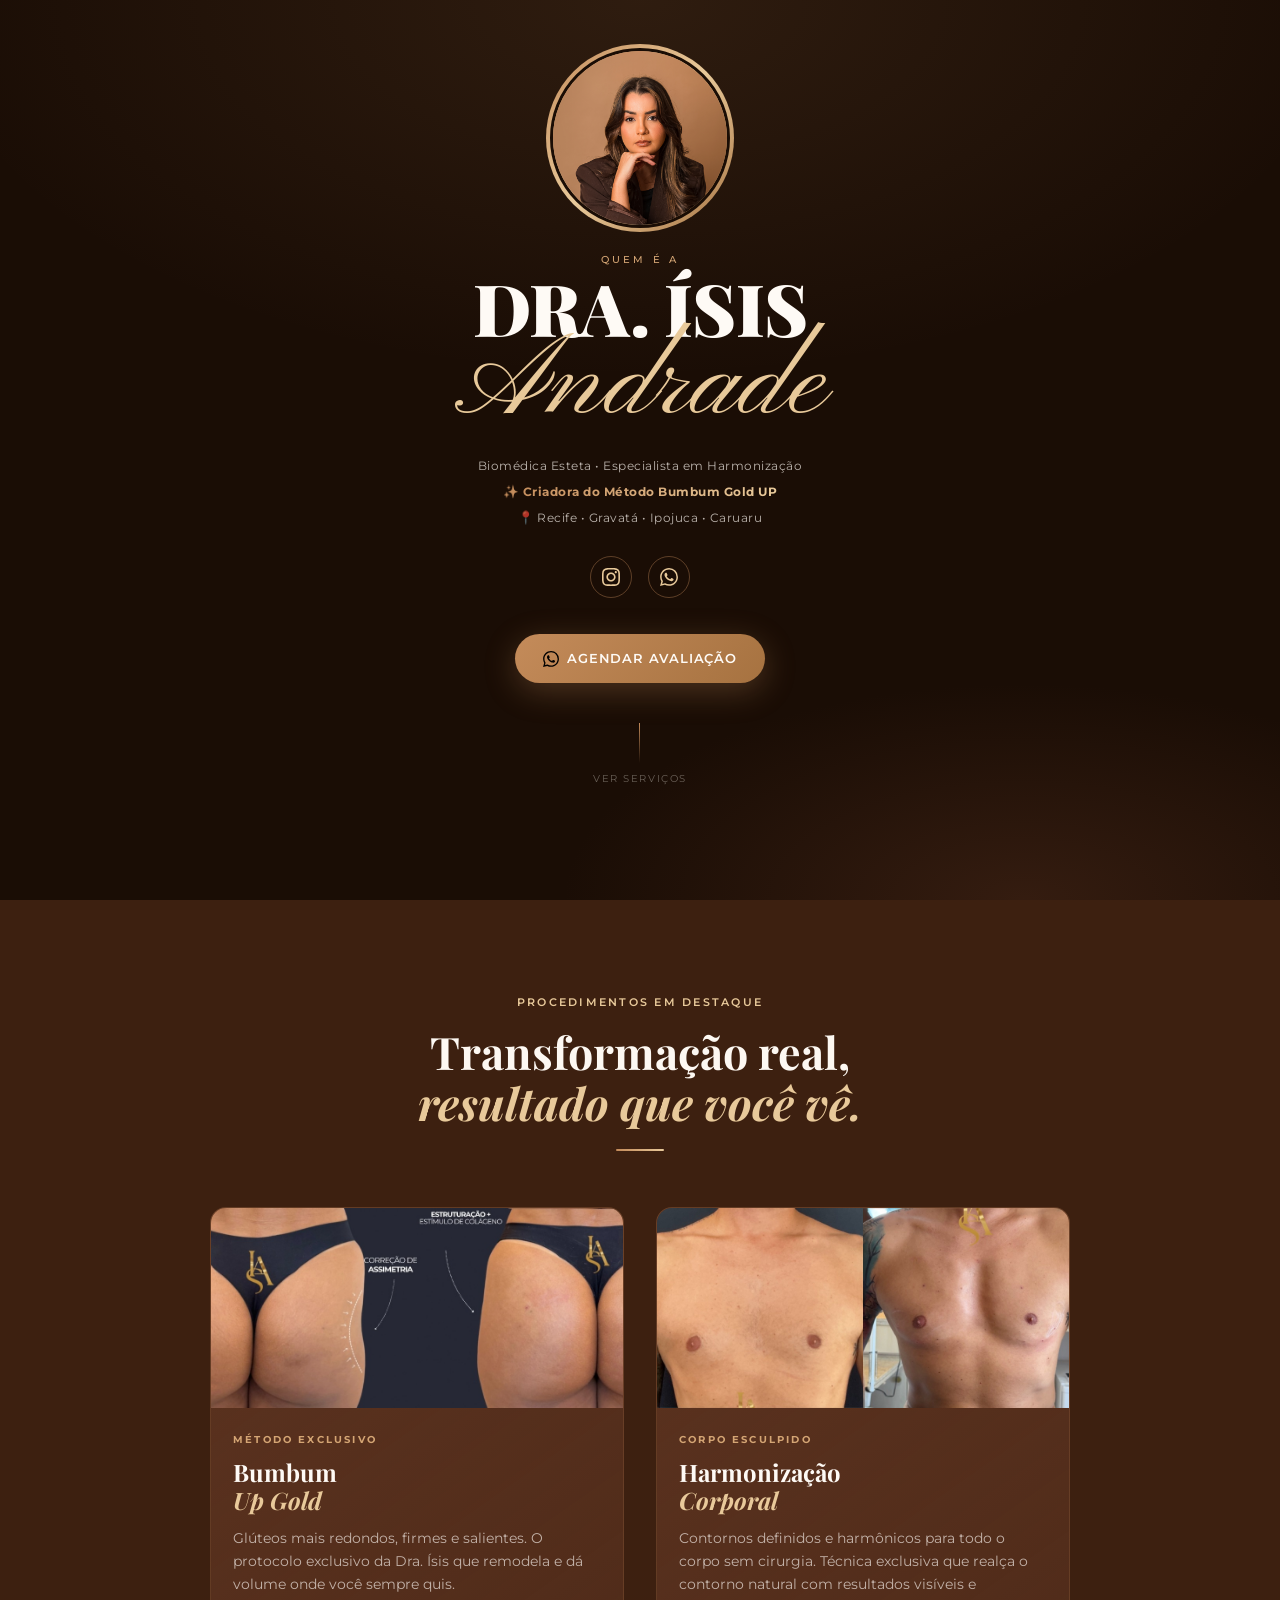
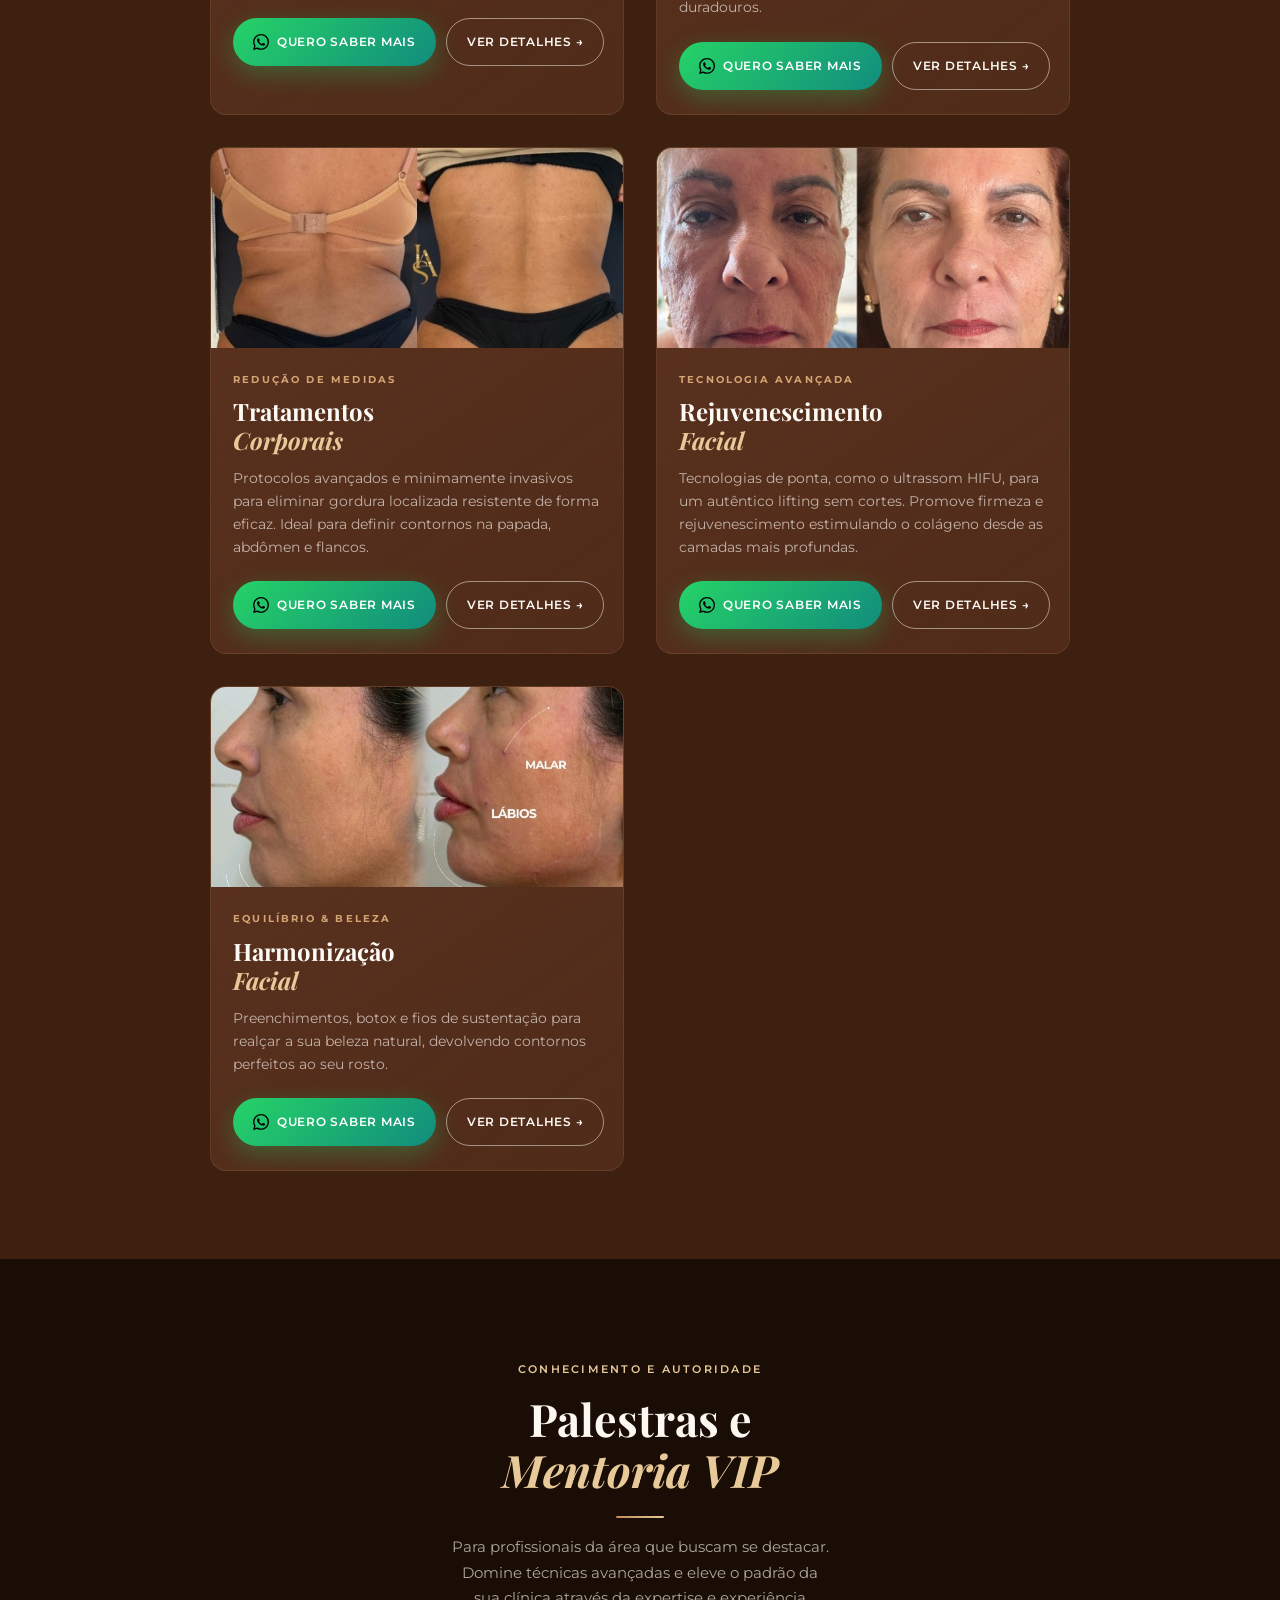
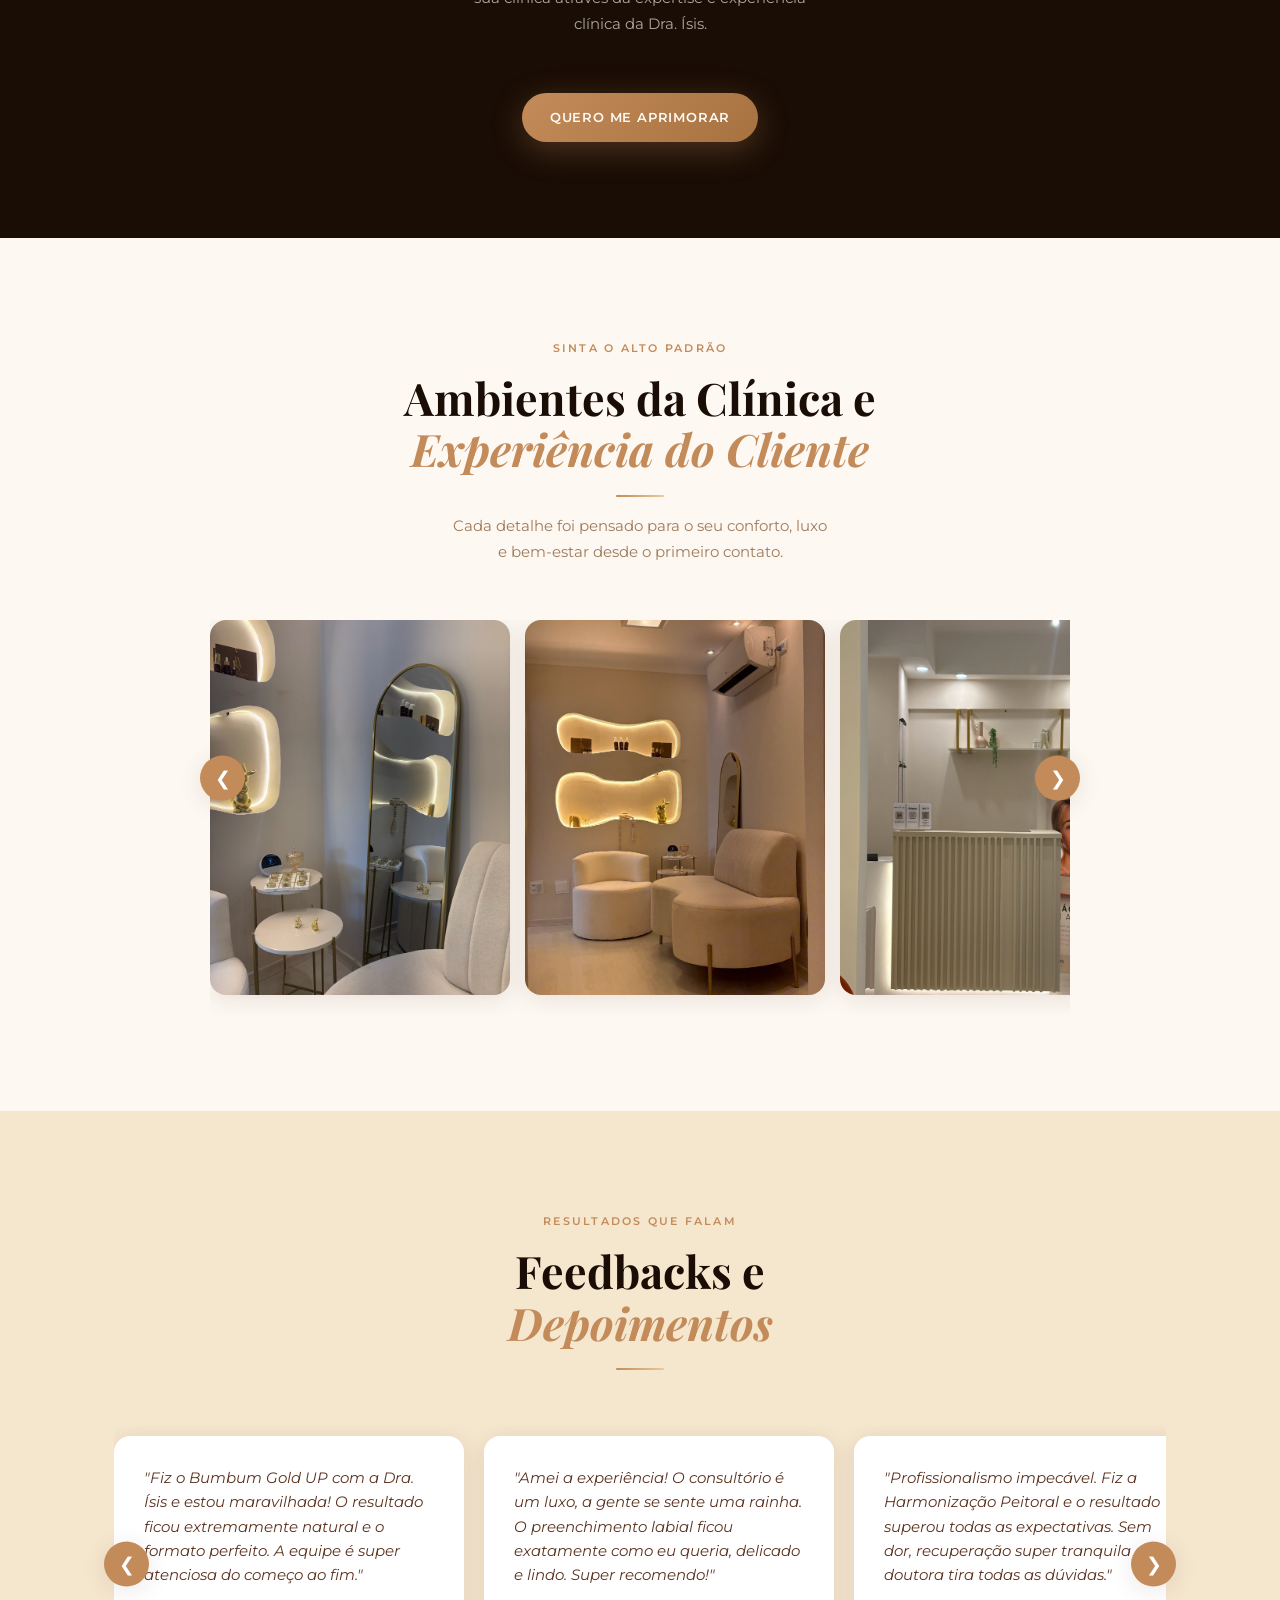
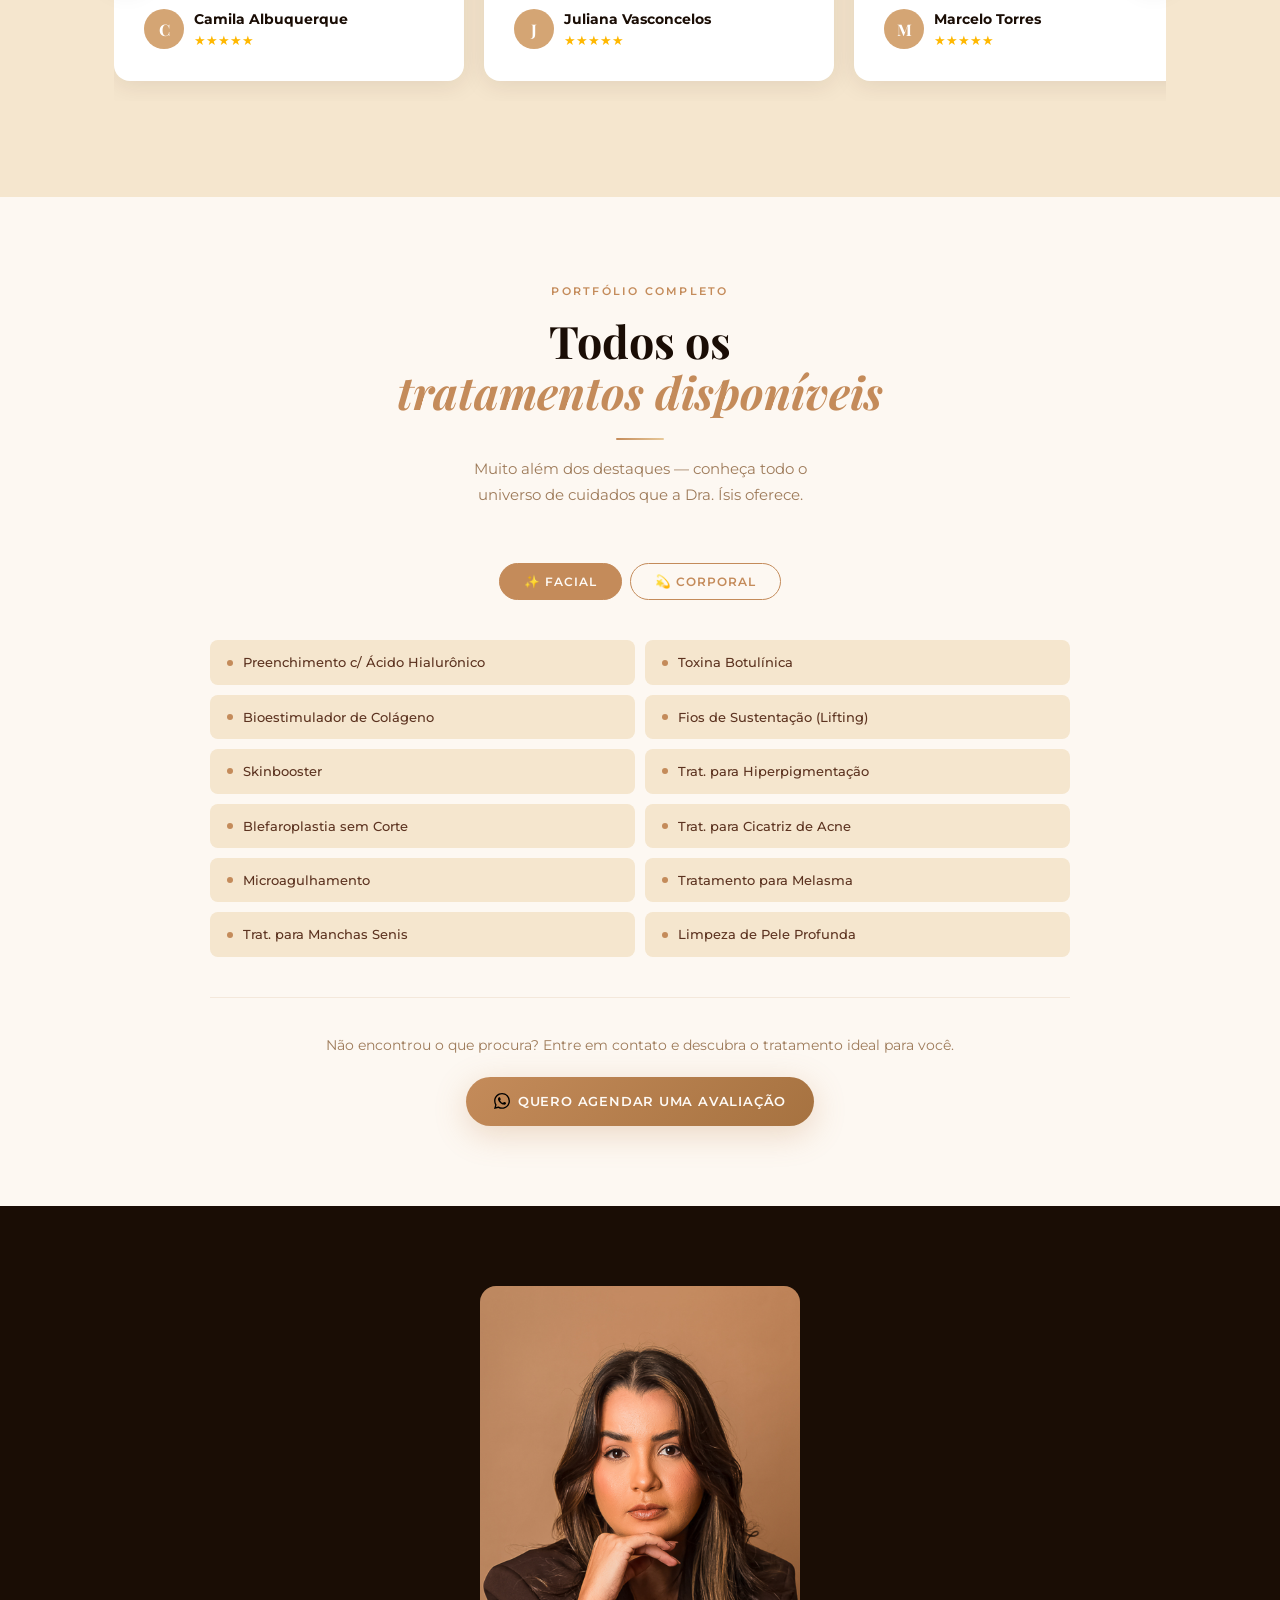
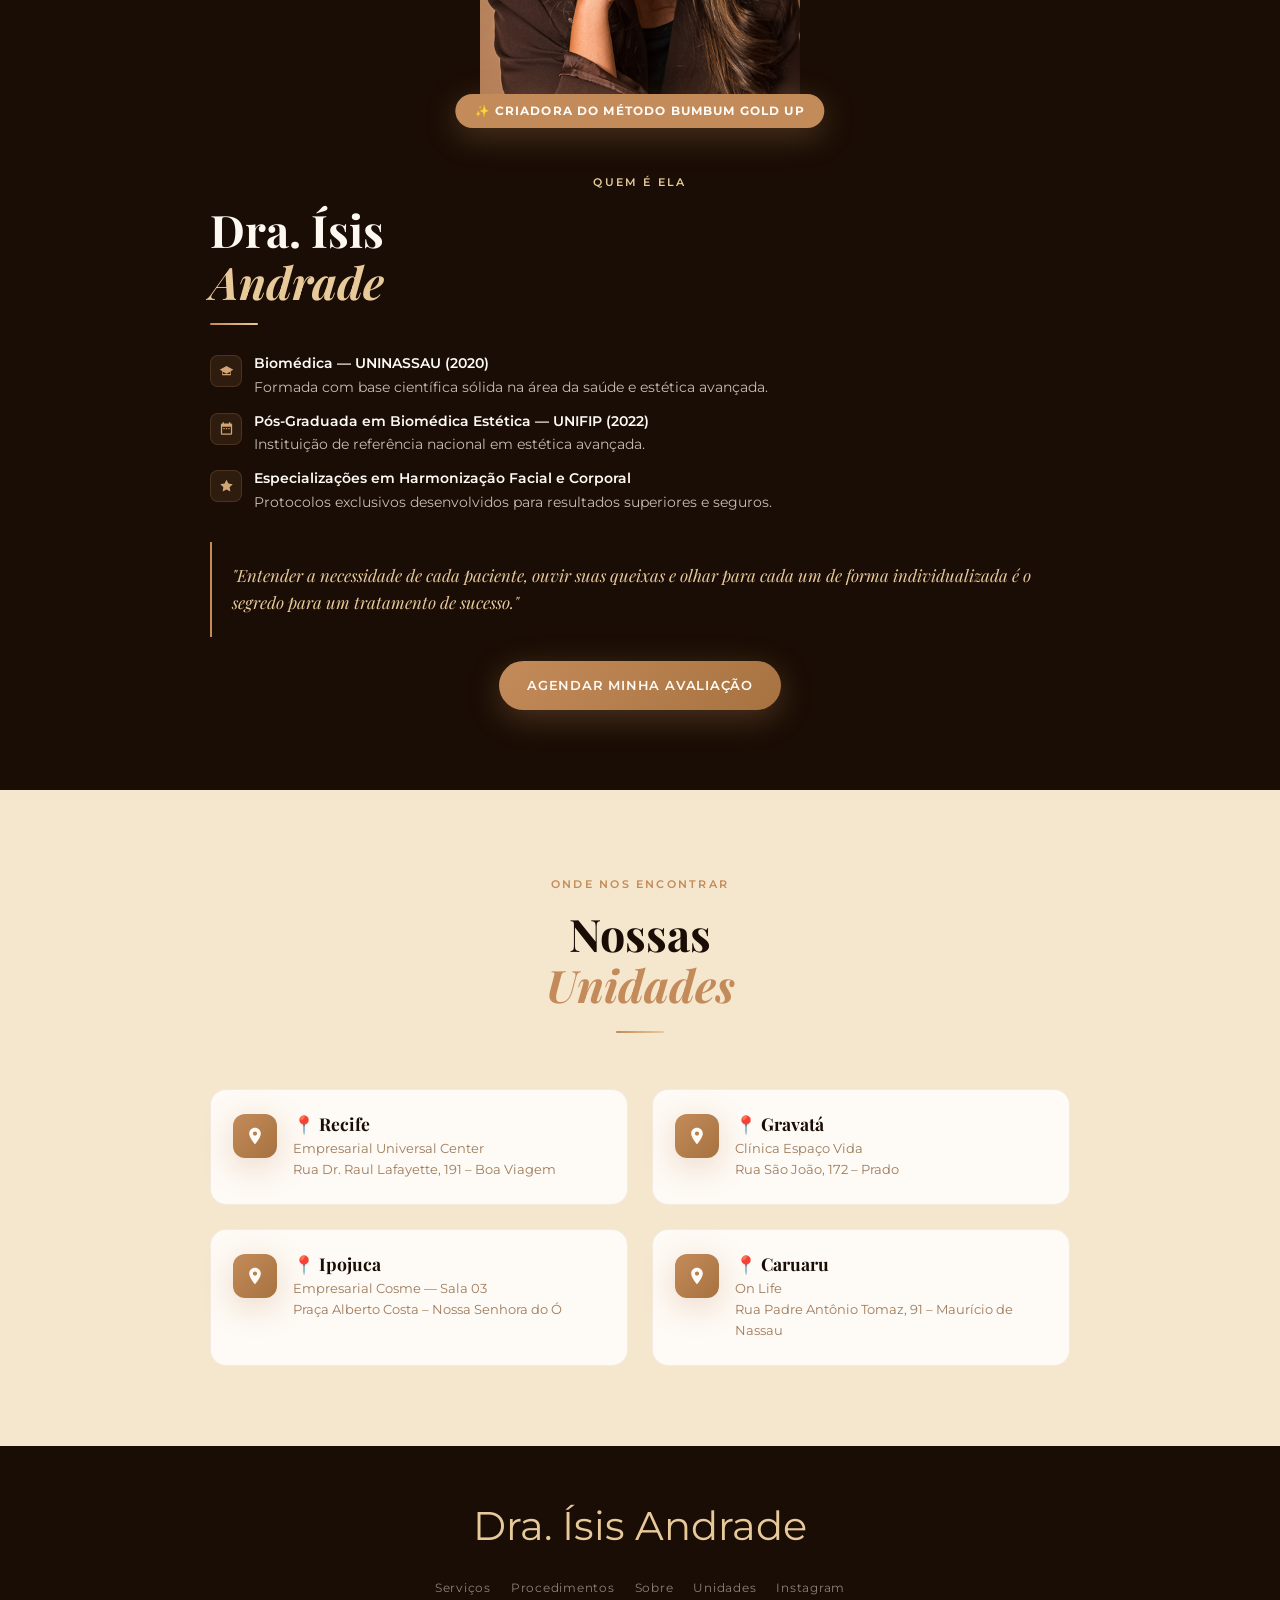
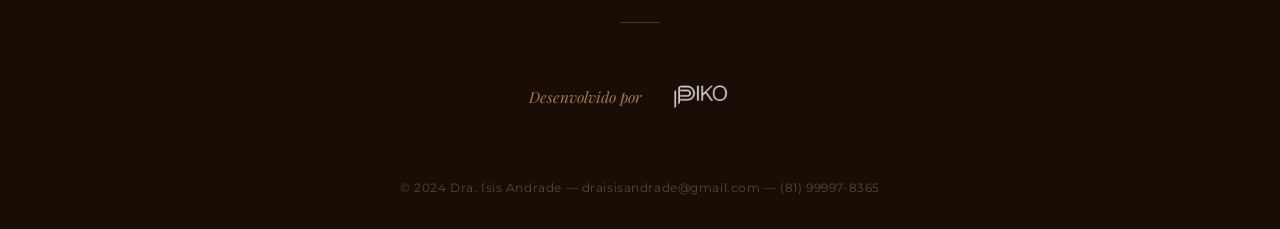
==== index.html @ 3b902f89 "Add custom generated favicons and site manifest" ====
<!DOCTYPE html>
<html lang="pt-BR">
<head>
  <meta charset="UTF-8">
  <meta name="viewport" content="width=device-width, initial-scale=1.0">
  <title>Dra. Ísis Andrade | Expert em Rejuvenescimento Corporal & Facial — Recife</title>
  <meta name="description" content="Dra. Ísis Andrade, biomédica esteta e criadora do Método Bumbum Gold UP. Especialista em harmonização corporal e facial em Recife, Gravatá, Ipojuca e Caruaru.">
  <meta property="og:title" content="Dra. Ísis Andrade | Procedimentos Estéticos">
  <meta property="og:description" content="Criadora do Método Bumbum Gold UP. Harmonização corporal e facial com protocolos exclusivos.">
  <meta property="og:type" content="website">
  <meta name="theme-color" content="#3D2010">
  <link rel="preconnect" href="https://fonts.googleapis.com">
  <link rel="preconnect" href="https://fonts.gstatic.com" crossorigin>
  <link href="https://fonts.googleapis.com/css2?family=Playfair+Display:ital,wght@0,400;0,600;0,700;0,800;0,900;1,400;1,600;1,700&family=Montserrat:wght@300;400;500;600;700&family=Pinyon+Script&display=swap" rel="stylesheet">
  <link rel="stylesheet" href="css/style.css">
  <link rel="stylesheet" href="css/index.css">

  <link rel="icon" type="image/png" href="/favicon-96x96.png" sizes="96x96">
  <link rel="shortcut icon" href="/favicon.ico">
  <link rel="apple-touch-icon" sizes="180x180" href="/apple-touch-icon.png">
  <meta name="apple-mobile-web-app-title" content="Dra. Ísis">
  <link rel="manifest" href="/site.webmanifest">
</head>
<body>



  <!-- ===== HERO ===== -->
  <header class="hero" id="inicio">
    <div class="hero__bg-pattern"></div>
    <div class="hero__content container">

      <!-- Photo -->
      <div class="hero__photo-wrapper animate-on-scroll">
        <div class="hero__photo-ring"></div>
        <img
          src="assets/images/dra-isis-perfil.png"
          alt="Dra. Ísis Andrade"
          class="hero__photo"
          id="hero-photo"
        >
      </div>

      <!-- Name -->
      <div class="hero__name-block animate-on-scroll animate-delay-1">
        <span class="hero__quem-e">Quem é a</span>
        <h1 class="hero__name">
          <span>Dra. Ísis</span>
          <span class="name-last">Andrade</span>
        </h1>
      </div>

      <!-- Tags -->
      <div class="hero__tags animate-on-scroll animate-delay-2">
        <p class="hero__tag">Biomédica Esteta • Especialista em Harmonização</p>
        <p class="hero__tag">
          <span class="highlight">✨ Criadora do Método Bumbum Gold UP</span>
        </p>
        <p class="hero__tag">📍 Recife • Gravatá • Ipojuca • Caruaru</p>
      </div>

      <!-- Socials -->
      <div class="hero__socials animate-on-scroll animate-delay-3">
        <a href="https://instagram.com/draisisandrade" target="_blank" rel="noopener"
           class="hero__social-link" aria-label="Instagram da Dra. Ísis Andrade" id="instagram-link">
          <svg viewBox="0 0 24 24" xmlns="http://www.w3.org/2000/svg">
            <path d="M12 2.163c3.204 0 3.584.012 4.85.07 3.252.148 4.771 1.691 4.919 4.919.058 1.265.069 1.645.069 4.849 0 3.205-.012 3.584-.069 4.849-.149 3.225-1.664 4.771-4.919 4.919-1.266.058-1.644.07-4.85.07-3.204 0-3.584-.012-4.849-.07-3.26-.149-4.771-1.699-4.919-4.92-.058-1.265-.07-1.644-.07-4.849 0-3.204.013-3.583.07-4.849.149-3.227 1.664-4.771 4.919-4.919 1.266-.057 1.645-.069 4.849-.069zm0-2.163c-3.259 0-3.667.014-4.947.072-4.358.2-6.78 2.618-6.98 6.98-.059 1.281-.073 1.689-.073 4.948 0 3.259.014 3.668.072 4.948.2 4.358 2.618 6.78 6.98 6.98 1.281.058 1.689.072 4.948.072 3.259 0 3.668-.014 4.948-.072 4.354-.2 6.782-2.618 6.979-6.98.059-1.28.073-1.689.073-4.948 0-3.259-.014-3.667-.072-4.947-.196-4.354-2.617-6.78-6.979-6.98-1.281-.059-1.69-.073-4.949-.073zm0 5.838c-3.403 0-6.162 2.759-6.162 6.162s2.759 6.163 6.162 6.163 6.162-2.759 6.162-6.163c0-3.403-2.759-6.162-6.162-6.162zm0 10.162c-2.209 0-4-1.79-4-4 0-2.209 1.791-4 4-4s4 1.791 4 4c0 2.21-1.791 4-4 4zm6.406-11.845c-.796 0-1.441.645-1.441 1.44s.645 1.44 1.441 1.44c.795 0 1.439-.645 1.439-1.44s-.644-1.44-1.439-1.44z"/>
          </svg>
        </a>
        <a href="https://wa.me/5581999978365" target="_blank" rel="noopener"
           class="hero__social-link" aria-label="WhatsApp da Dra. Ísis Andrade" id="whatsapp-hero-link">
          <svg viewBox="0 0 24 24" xmlns="http://www.w3.org/2000/svg">
            <path d="M17.472 14.382c-.297-.149-1.758-.867-2.03-.967-.273-.099-.471-.148-.67.15-.197.297-.767.966-.94 1.164-.173.199-.347.223-.644.075-.297-.15-1.255-.463-2.39-1.475-.883-.788-1.48-1.761-1.653-2.059-.173-.297-.018-.458.13-.606.134-.133.298-.347.446-.52.149-.174.198-.298.298-.497.099-.198.05-.371-.025-.52-.075-.149-.669-1.612-.916-2.207-.242-.579-.487-.5-.669-.51-.173-.008-.371-.01-.57-.01-.198 0-.52.074-.792.372-.272.297-1.04 1.016-1.04 2.479 0 1.462 1.065 2.875 1.213 3.074.149.198 2.096 3.2 5.077 4.487.709.306 1.262.489 1.694.625.712.227 1.36.195 1.871.118.571-.085 1.758-.719 2.006-1.413.248-.694.248-1.289.173-1.413-.074-.124-.272-.198-.57-.347m-5.421 7.403h-.004a9.87 9.87 0 01-5.031-1.378l-.361-.214-3.741.982.998-3.648-.235-.374a9.86 9.86 0 01-1.51-5.26c.001-5.45 4.436-9.884 9.888-9.884 2.64 0 5.122 1.03 6.988 2.898a9.825 9.825 0 012.893 6.994c-.003 5.45-4.437 9.884-9.885 9.884m8.413-18.297A11.815 11.815 0 0012.05 0C5.495 0 .16 5.335.157 11.892c0 2.096.547 4.142 1.588 5.945L.057 24l6.305-1.654a11.882 11.882 0 005.683 1.448h.005c6.554 0 11.89-5.335 11.893-11.893a11.821 11.821 0 00-3.48-8.413z"/>
          </svg>
        </a>
      </div>

      <!-- CTA -->
      <a href="https://wa.me/5581999978365?text=Olá%20Dra.%20Ísis!%20Vim%20pelo%20seu%20site%20e%20gostaria%20de%20agendar%20uma%20avaliação."
         target="_blank" rel="noopener"
         class="btn btn--primary hero__cta animate-on-scroll animate-delay-4"
         id="hero-cta-btn">
        <svg viewBox="0 0 24 24" xmlns="http://www.w3.org/2000/svg">
          <path d="M17.472 14.382c-.297-.149-1.758-.867-2.03-.967-.273-.099-.471-.148-.67.15-.197.297-.767.966-.94 1.164-.173.199-.347.223-.644.075-.297-.15-1.255-.463-2.39-1.475-.883-.788-1.48-1.761-1.653-2.059-.173-.297-.018-.458.13-.606.134-.133.298-.347.446-.52.149-.174.198-.298.298-.497.099-.198.05-.371-.025-.52-.075-.149-.669-1.612-.916-2.207-.242-.579-.487-.5-.669-.51-.173-.008-.371-.01-.57-.01-.198 0-.52.074-.792.372-.272.297-1.04 1.016-1.04 2.479 0 1.462 1.065 2.875 1.213 3.074.149.198 2.096 3.2 5.077 4.487.709.306 1.262.489 1.694.625.712.227 1.36.195 1.871.118.571-.085 1.758-.719 2.006-1.413.248-.694.248-1.289.173-1.413-.074-.124-.272-.198-.57-.347m-5.421 7.403h-.004a9.87 9.87 0 01-5.031-1.378l-.361-.214-3.741.982.998-3.648-.235-.374a9.86 9.86 0 01-1.51-5.26c.001-5.45 4.436-9.884 9.888-9.884 2.64 0 5.122 1.03 6.988 2.898a9.825 9.825 0 012.893 6.994c-.003 5.45-4.437 9.884-9.885 9.884m8.413-18.297A11.815 11.815 0 0012.05 0C5.495 0 .16 5.335.157 11.892c0 2.096.547 4.142 1.588 5.945L.057 24l6.305-1.654a11.882 11.882 0 005.683 1.448h.005c6.554 0 11.89-5.335 11.893-11.893a11.821 11.821 0 00-3.48-8.413z"/>
        </svg>
        Agendar Avaliação
      </a>

      <!-- Scroll hint -->
      <div class="hero__scroll">
        <div class="hero__scroll-line"></div>
        <span>Ver serviços</span>
      </div>

    </div>
  </header>

  <!-- ===== SERVICES IN HIGHLIGHT ===== -->
  <section class="services" id="servicos">
    <div class="container">
      <div class="section-header animate-on-scroll">
        <span class="label label--light">Procedimentos em Destaque</span>
        <h2 class="section-title section-title--light">
          Transformação real,<br><em>resultado que você vê.</em>
        </h2>
        <div class="divider"></div>
      </div>

      <div class="services__grid">

        <!-- Card 1: Bumbum Up Gold -->
        <article class="service-card animate-on-scroll" id="card-bumbum">
          <img src="assets/images/bumbum_up_gold_antes_depois.jpg" alt="Bumbum Up Gold Antes e Depois" class="service-card__image" style="object-position: center;">
          <div class="service-card__body">
            <p class="service-card__label">Método Exclusivo</p>
            <h3 class="service-card__title">
              Bumbum<br><em>Up Gold</em>
            </h3>
            <p class="service-card__desc">
              Glúteos mais redondos, firmes e salientes. O protocolo exclusivo da Dra. Ísis que remodela e dá volume onde você sempre quis.
            </p>
            <div class="service-card__actions">
              <a href="https://wa.me/5581999978365?text=Olá%20Dra.%20Ísis!%20Tenho%20interesse%20no%20Bumbum%20Up%20Gold.%20Pode%20me%20contar%20mais?"
                 target="_blank" rel="noopener"
                 class="btn btn--whatsapp service-card__btn"
                 id="whatsapp-bumbum-btn">
                <svg viewBox="0 0 24 24"><path d="M17.472 14.382c-.297-.149-1.758-.867-2.03-.967-.273-.099-.471-.148-.67.15-.197.297-.767.966-.94 1.164-.173.199-.347.223-.644.075-.297-.15-1.255-.463-2.39-1.475-.883-.788-1.48-1.761-1.653-2.059-.173-.297-.018-.458.13-.606.134-.133.298-.347.446-.52.149-.174.198-.298.298-.497.099-.198.05-.371-.025-.52-.075-.149-.669-1.612-.916-2.207-.242-.579-.487-.5-.669-.51-.173-.008-.371-.01-.57-.01-.198 0-.52.074-.792.372-.272.297-1.04 1.016-1.04 2.479 0 1.462 1.065 2.875 1.213 3.074.149.198 2.096 3.2 5.077 4.487.709.306 1.262.489 1.694.625.712.227 1.36.195 1.871.118.571-.085 1.758-.719 2.006-1.413.248-.694.248-1.289.173-1.413-.074-.124-.272-.198-.57-.347m-5.421 7.403h-.004a9.87 9.87 0 01-5.031-1.378l-.361-.214-3.741.982.998-3.648-.235-.374a9.86 9.86 0 01-1.51-5.26c.001-5.45 4.436-9.884 9.888-9.884 2.64 0 5.122 1.03 6.988 2.898a9.825 9.825 0 012.893 6.994c-.003 5.45-4.437 9.884-9.885 9.884m8.413-18.297A11.815 11.815 0 0012.05 0C5.495 0 .16 5.335.157 11.892c0 2.096.547 4.142 1.588 5.945L.057 24l6.305-1.654a11.882 11.882 0 005.683 1.448h.005c6.554 0 11.89-5.335 11.893-11.893a11.821 11.821 0 00-3.48-8.413z"/></svg>
                Quero Saber Mais
              </a>
              <a href="bumbum-up-gold/"
                 class="btn btn--outline-light service-card__btn"
                 id="ver-bumbum-btn">
                Ver Detalhes →
              </a>
            </div>
          </div>
        </article>

        <!-- Card 2: Harmonização Peitoral -->
        <article class="service-card animate-on-scroll animate-delay-1" id="card-harmonizacao">
          <img src="assets/images/harmonizacao_corporal_antes_depois.jpg" style="object-position: center;" alt="Harmonização Peitoral Antes e Depois" class="service-card__image">
          <div class="service-card__body">
            <p class="service-card__label">Corpo Esculpido</p>
            <h3 class="service-card__title">
              Harmonização<br><em>Corporal</em>
            </h3>
            <p class="service-card__desc">
              Contornos definidos e harmônicos para todo o corpo sem cirurgia. Técnica exclusiva que realça o contorno natural com resultados visíveis e duradouros.
            </p>
            <div class="service-card__actions">
              <a href="https://wa.me/5581999978365?text=Olá%20Dra.%20Ísis!%20Tenho%20interesse%20em%20saber%20mais%20sobre%20a%20Harmonização%20Peitoral."
                 target="_blank" rel="noopener"
                 class="btn btn--whatsapp service-card__btn"
                 id="whatsapp-peitoral-btn">
                <svg viewBox="0 0 24 24"><path d="M17.472 14.382c-.297-.149-1.758-.867-2.03-.967-.273-.099-.471-.148-.67.15-.197.297-.767.966-.94 1.164-.173.199-.347.223-.644.075-.297-.15-1.255-.463-2.39-1.475-.883-.788-1.48-1.761-1.653-2.059-.173-.297-.018-.458.13-.606.134-.133.298-.347.446-.52.149-.174.198-.298.298-.497.099-.198.05-.371-.025-.52-.075-.149-.669-1.612-.916-2.207-.242-.579-.487-.5-.669-.51-.173-.008-.371-.01-.57-.01-.198 0-.52.074-.792.372-.272.297-1.04 1.016-1.04 2.479 0 1.462 1.065 2.875 1.213 3.074.149.198 2.096 3.2 5.077 4.487.709.306 1.262.489 1.694.625.712.227 1.36.195 1.871.118.571-.085 1.758-.719 2.006-1.413.248-.694.248-1.289.173-1.413-.074-.124-.272-.198-.57-.347m-5.421 7.403h-.004a9.87 9.87 0 01-5.031-1.378l-.361-.214-3.741.982.998-3.648-.235-.374a9.86 9.86 0 01-1.51-5.26c.001-5.45 4.436-9.884 9.888-9.884 2.64 0 5.122 1.03 6.988 2.898a9.825 9.825 0 012.893 6.994c-.003 5.45-4.437 9.884-9.885 9.884m8.413-18.297A11.815 11.815 0 0012.05 0C5.495 0 .16 5.335.157 11.892c0 2.096.547 4.142 1.588 5.945L.057 24l6.305-1.654a11.882 11.882 0 005.683 1.448h.005c6.554 0 11.89-5.335 11.893-11.893a11.821 11.821 0 00-3.48-8.413z"/></svg>
                Quero Saber Mais
              </a>
              <a href="harmonizacao-corporal/"
                 class="btn btn--outline-light service-card__btn"
                 id="ver-peitoral-btn">
                Ver Detalhes →
              </a>
            </div>
          </div>
        </article>

        <!-- Card 3: Lipo Enzimática -->
        <article class="service-card animate-on-scroll animate-delay-2" id="card-lipo-enzimatica">
          <img src="assets/images/tratamentos_corporais_antes_depois.jpg" alt="Tratamentos Corporais Antes e Depois" class="service-card__image" style="object-position: center;">
          <div class="service-card__body">
            <p class="service-card__label">Redução de Medidas</p>
            <h3 class="service-card__title">
              Tratamentos<br><em>Corporais</em>
            </h3>
            <p class="service-card__desc">
              Protocolos avançados e minimamente invasivos para eliminar gordura localizada resistente de forma eficaz. Ideal para definir contornos na papada, abdômen e flancos.
            </p>
            <div class="service-card__actions">
              <a href="https://wa.me/5581999978365?text=Olá%20Dra.%20Ísis!%20Gostaria%20de%20saber%20mais%20sobre%20a%20Lipo%20Enzimática."
                 target="_blank" rel="noopener"
                 class="btn btn--whatsapp service-card__btn"
                 id="whatsapp-lipo-enzimatica-btn">
                <svg viewBox="0 0 24 24"><path d="M17.472 14.382c-.297-.149-1.758-.867-2.03-.967-.273-.099-.471-.148-.67.15-.197.297-.767.966-.94 1.164-.173.199-.347.223-.644.075-.297-.15-1.255-.463-2.39-1.475-.883-.788-1.48-1.761-1.653-2.059-.173-.297-.018-.458.13-.606.134-.133.298-.347.446-.52.149-.174.198-.298.298-.497.099-.198.05-.371-.025-.52-.075-.149-.669-1.612-.916-2.207-.242-.579-.487-.5-.669-.51-.173-.008-.371-.01-.57-.01-.198 0-.52.074-.792.372-.272.297-1.04 1.016-1.04 2.479 0 1.462 1.065 2.875 1.213 3.074.149.198 2.096 3.2 5.077 4.487.709.306 1.262.489 1.694.625.712.227 1.36.195 1.871.118.571-.085 1.758-.719 2.006-1.413.248-.694.248-1.289.173-1.413-.074-.124-.272-.198-.57-.347m-5.421 7.403h-.004a9.87 9.87 0 01-5.031-1.378l-.361-.214-3.741.982.998-3.648-.235-.374a9.86 9.86 0 01-1.51-5.26c.001-5.45 4.436-9.884 9.888-9.884 2.64 0 5.122 1.03 6.988 2.898a9.825 9.825 0 012.893 6.994c-.003 5.45-4.437 9.884-9.885 9.884m8.413-18.297A11.815 11.815 0 0012.05 0C5.495 0 .16 5.335.157 11.892c0 2.096.547 4.142 1.588 5.945L.057 24l6.305-1.654a11.882 11.882 0 005.683 1.448h.005c6.554 0 11.89-5.335 11.893-11.893a11.821 11.821 0 00-3.48-8.413z"/></svg>
                Quero Saber Mais
              </a>
              <a href="tratamentos-corporais/"
                 class="btn btn--outline-light service-card__btn"
                 id="ver-lipo-enzimatica-btn">
                Ver Detalhes →
              </a>
            </div>
          </div>
        </article>

        <!-- Card 4: UltraMed -->
        <article class="service-card animate-on-scroll animate-delay-3" id="card-ultramed">
          <img src="assets/images/rejuvenescimento_antes_depois_cropped.jpg" alt="Rejuvenescimento Facial Antes e Depois" class="service-card__image" style="object-position: center;">
          <div class="service-card__body">
            <p class="service-card__label">Tecnologia Avançada</p>
            <h3 class="service-card__title">
              Rejuvenescimento<br><em>Facial</em>
            </h3>
            <p class="service-card__desc">
              Tecnologias de ponta, como o ultrassom HIFU, para um autêntico lifting sem cortes. Promove firmeza e rejuvenescimento estimulando o colágeno desde as camadas mais profundas.
            </p>
            <div class="service-card__actions">
              <a href="https://wa.me/5581999978365?text=Olá%20Dra.%20Ísis!%20Gostaria%20de%20saber%20mais%20sobre%20o%20lifting%20sem%20cortes%20com%20UltraMed."
                 target="_blank" rel="noopener"
                 class="btn btn--whatsapp service-card__btn"
                 id="whatsapp-ultramed-btn">
                <svg viewBox="0 0 24 24"><path d="M17.472 14.382c-.297-.149-1.758-.867-2.03-.967-.273-.099-.471-.148-.67.15-.197.297-.767.966-.94 1.164-.173.199-.347.223-.644.075-.297-.15-1.255-.463-2.39-1.475-.883-.788-1.48-1.761-1.653-2.059-.173-.297-.018-.458.13-.606.134-.133.298-.347.446-.52.149-.174.198-.298.298-.497.099-.198.05-.371-.025-.52-.075-.149-.669-1.612-.916-2.207-.242-.579-.487-.5-.669-.51-.173-.008-.371-.01-.57-.01-.198 0-.52.074-.792.372-.272.297-1.04 1.016-1.04 2.479 0 1.462 1.065 2.875 1.213 3.074.149.198 2.096 3.2 5.077 4.487.709.306 1.262.489 1.694.625.712.227 1.36.195 1.871.118.571-.085 1.758-.719 2.006-1.413.248-.694.248-1.289.173-1.413-.074-.124-.272-.198-.57-.347m-5.421 7.403h-.004a9.87 9.87 0 01-5.031-1.378l-.361-.214-3.741.982.998-3.648-.235-.374a9.86 9.86 0 01-1.51-5.26c.001-5.45 4.436-9.884 9.888-9.884 2.64 0 5.122 1.03 6.988 2.898a9.825 9.825 0 012.893 6.994c-.003 5.45-4.437 9.884-9.885 9.884m8.413-18.297A11.815 11.815 0 0012.05 0C5.495 0 .16 5.335.157 11.892c0 2.096.547 4.142 1.588 5.945L.057 24l6.305-1.654a11.882 11.882 0 005.683 1.448h.005c6.554 0 11.89-5.335 11.893-11.893a11.821 11.821 0 00-3.48-8.413z"/></svg>
                Quero Saber Mais
              </a>
              <a href="rejuvenescimento-facial/"
                 class="btn btn--outline-light service-card__btn"
                 id="ver-ultramed-btn">
                Ver Detalhes →
              </a>
            </div>
          </div>
        </article>

        <!-- Card 5: Harmonização Facial -->
        <article class="service-card animate-on-scroll animate-delay-4" id="card-harmonizacao-facial">
          <img src="assets/images/harmonizacao_facial_antes_depois_cropped.jpg" alt="Harmonização Facial - Antes e Depois" class="service-card__image" style="object-position: center;">
          <div class="service-card__body">
            <p class="service-card__label">Equilíbrio & Beleza</p>
            <h3 class="service-card__title">
              Harmonização<br><em>Facial</em>
            </h3>
            <p class="service-card__desc">
              Preenchimentos, botox e fios de sustentação para realçar a sua beleza natural, devolvendo contornos perfeitos ao seu rosto.
            </p>
            <div class="service-card__actions">
              <a href="https://wa.me/5581999978365?text=Olá%20Dra.%20Ísis!%20Gostaria%20de%20saber%20mais%20sobre%20a%20Harmonização%20Facial."
                 target="_blank" rel="noopener"
                 class="btn btn--whatsapp service-card__btn"
                 id="whatsapp-harmonizacao-facial-btn">
                <svg viewBox="0 0 24 24"><path d="M17.472 14.382c-.297-.149-1.758-.867-2.03-.967-.273-.099-.471-.148-.67.15-.197.297-.767.966-.94 1.164-.173.199-.347.223-.644.075-.297-.15-1.255-.463-2.39-1.475-.883-.788-1.48-1.761-1.653-2.059-.173-.297-.018-.458.13-.606.134-.133.298-.347.446-.52.149-.174.198-.298.298-.497.099-.198.05-.371-.025-.52-.075-.149-.669-1.612-.916-2.207-.242-.579-.487-.5-.669-.51-.173-.008-.371-.01-.57-.01-.198 0-.52.074-.792.372-.272.297-1.04 1.016-1.04 2.479 0 1.462 1.065 2.875 1.213 3.074.149.198 2.096 3.2 5.077 4.487.709.306 1.262.489 1.694.625.712.227 1.36.195 1.871.118.571-.085 1.758-.719 2.006-1.413.248-.694.248-1.289.173-1.413-.074-.124-.272-.198-.57-.347m-5.421 7.403h-.004a9.87 9.87 0 01-5.031-1.378l-.361-.214-3.741.982.998-3.648-.235-.374a9.86 9.86 0 01-1.51-5.26c.001-5.45 4.436-9.884 9.888-9.884 2.64 0 5.122 1.03 6.988 2.898a9.825 9.825 0 012.893 6.994c-.003 5.45-4.437 9.884-9.885 9.884m8.413-18.297A11.815 11.815 0 0012.05 0C5.495 0 .16 5.335.157 11.892c0 2.096.547 4.142 1.588 5.945L.057 24l6.305-1.654a11.882 11.882 0 005.683 1.448h.005c6.554 0 11.89-5.335 11.893-11.893a11.821 11.821 0 00-3.48-8.413z"/></svg>
                Quero Saber Mais
              </a>
              <a href="harmonizacao-facial/"
                 class="btn btn--outline-light service-card__btn"
                 id="ver-harmonizacao-facial-btn">
                Ver Detalhes →
              </a>
            </div>
          </div>
        </article>

      </div>
    </div>
  </section>


  <!-- ===== MENTORIAS E PALESTRAS ===== -->
  <section class="section section--darker" id="mentoria">
    <div class="container container--wide">
      <div class="section-header animate-on-scroll">
        <span class="label label--light">Conhecimento e Autoridade</span>
        <h2 class="section-title section-title--light">
          Palestras e<br><em>Mentoria VIP</em>
        </h2>
        <div class="divider"></div>
        <p class="section-subtitle section-subtitle--light">
          Para profissionais da área que buscam se destacar. Domine técnicas avançadas e eleve o padrão da sua clínica através da expertise e experiência clínica da Dra. Ísis.
        </p>
      </div>
      <div class="service-card__actions" style="text-align: center; margin-top: 30px; display: flex; justify-content: center;">
        <a href="https://wa.me/5581999978365?text=Olá%20Dra.%20Ísis!%20Tenho%20interesse%20nas%20palestras%20e%20mentorias%20VIP."
           target="_blank" rel="noopener" class="btn btn--primary" id="btn-mentoria">
           Quero me aprimorar
        </a>
      </div>
    </div>
  </section>

  <!-- ===== AMBIENTES DA CLÍNICA & EXPERIÊNCIAS ===== -->
  <section class="section section--light" id="experiencia">
    <div class="container">
      <div class="section-header animate-on-scroll">
        <span class="label">Sinta o Alto Padrão</span>
        <h2 class="section-title">
          Ambientes da Clínica e<br><em>Experiência do Cliente</em>
        </h2>
        <div class="divider"></div>
        <p class="section-subtitle">
          Cada detalhe foi pensado para o seu conforto, luxo e bem-estar desde o primeiro contato.
        </p>
      </div>
      <div class="carousel-wrapper" style="position: relative; max-width: 100%; margin-top: 30px;">
        <button id="prevBtn" style="position: absolute; left: -10px; top: 40%; transform: translateY(-50%); z-index: 10; background: var(--copper); color: white; border: none; border-radius: 50%; width: 45px; height: 45px; cursor: pointer; font-size: 1.2rem; box-shadow: var(--shadow-soft); display: flex; align-items: center; justify-content: center;">&#10094;</button>
        <div class="gallery" id="galleryCarousel" style="display: flex; overflow-x: auto; scroll-snap-type: x mandatory; gap: 15px; padding-bottom: 20px; scroll-behavior: smooth; -webkit-overflow-scrolling: touch; scrollbar-width: none;">
          <img src="assets/images/ambiente1.jpg" alt="Ambiente da Clínica 1" style="flex: 0 0 85%; max-width: 300px; scroll-snap-align: center; aspect-ratio: 4/5; object-fit: cover; border-radius: var(--radius-md); box-shadow: var(--shadow-soft);">
          <img src="assets/images/ambiente2.jpg" alt="Ambiente da Clínica 2" style="flex: 0 0 85%; max-width: 300px; scroll-snap-align: center; aspect-ratio: 4/5; object-fit: cover; border-radius: var(--radius-md); box-shadow: var(--shadow-soft);">
          <img src="assets/images/ambiente3.jpg" alt="Ambiente da Clínica 3" style="flex: 0 0 85%; max-width: 300px; scroll-snap-align: center; aspect-ratio: 4/5; object-fit: cover; border-radius: var(--radius-md); box-shadow: var(--shadow-soft);">
          <img src="assets/images/ambiente4.jpg" alt="Ambiente da Clínica 4" style="flex: 0 0 85%; max-width: 300px; scroll-snap-align: center; aspect-ratio: 4/5; object-fit: cover; border-radius: var(--radius-md); box-shadow: var(--shadow-soft);">
          <img src="assets/images/ambiente5.jpg" alt="Ambiente da Clínica 5" style="flex: 0 0 85%; max-width: 300px; scroll-snap-align: center; aspect-ratio: 4/5; object-fit: cover; border-radius: var(--radius-md); box-shadow: var(--shadow-soft);">
        </div>
        <button id="nextBtn" style="position: absolute; right: -10px; top: 40%; transform: translateY(-50%); z-index: 10; background: var(--copper); color: white; border: none; border-radius: 50%; width: 45px; height: 45px; cursor: pointer; font-size: 1.2rem; box-shadow: var(--shadow-soft); display: flex; align-items: center; justify-content: center;">&#10095;</button>
      </div>

      <script>
        document.addEventListener('DOMContentLoaded', function() {
          const gallery = document.getElementById('galleryCarousel');
          const prevBtn = document.getElementById('prevBtn');
          const nextBtn = document.getElementById('nextBtn');
          
          if(prevBtn && nextBtn && gallery) {
            prevBtn.addEventListener('click', () => {
              gallery.scrollBy({ left: -320, behavior: 'smooth' });
            });
            nextBtn.addEventListener('click', () => {
              gallery.scrollBy({ left: 320, behavior: 'smooth' });
            });
          }
        });
      </script>
    </div>
  </section>

  <!-- ===== DEPOIMENTOS E FEEDBACKS ===== -->
  <section class="section section--cream" id="depoimentos">
    <div class="container container--wide">
      <div class="section-header animate-on-scroll">
        <span class="label">Resultados que Falam</span>
        <h2 class="section-title">
          Feedbacks e<br><em>Depoimentos</em>
        </h2>
        <div class="divider"></div>
      </div>
      <div class="carousel-wrapper" style="position: relative; max-width: 100%; margin-top: 30px;">
        <button id="prevFeedbackBtn" style="position: absolute; left: -10px; top: 50%; transform: translateY(-50%); z-index: 10; background: var(--copper); color: white; border: none; border-radius: 50%; width: 45px; height: 45px; cursor: pointer; font-size: 1.2rem; box-shadow: var(--shadow-soft); display: flex; align-items: center; justify-content: center;">&#10094;</button>
        
        <div class="depoimentos-carousel" id="feedbackCarousel" style="display: flex; overflow-x: auto; scroll-snap-type: x mandatory; gap: 20px; padding-bottom: 20px; padding-top: 10px; scroll-behavior: smooth; -webkit-overflow-scrolling: touch; scrollbar-width: none;">
          
          <div class="feedback-card" style="flex: 0 0 85%; max-width: 350px; scroll-snap-align: center; background: white; padding: 30px; border-radius: var(--radius-md); box-shadow: var(--shadow-soft); display: flex; flex-direction: column; justify-content: space-between;">
            <p style="font-style: italic; color: var(--text-mid); font-size: 0.95rem; line-height: 1.6;">"Fiz o Bumbum Gold UP com a Dra. Ísis e estou maravilhada! O resultado ficou extremamente natural e o formato perfeito. A equipe é super atenciosa do começo ao fim."</p>
            <div style="margin-top: 20px; display: flex; align-items: center; gap: 10px;">
              <div style="width: 40px; height: 40px; border-radius: 50%; background: var(--copper-light); display: flex; align-items: center; justify-content: center; color: white; font-weight: bold; font-family: var(--font-serif);">C</div>
              <div>
                <div style="font-weight: 700; color: var(--text-dark); font-size: 0.9rem;">Camila Albuquerque</div>
                <div style="color: #FFB800; font-size: 0.8rem;">★★★★★</div>
              </div>
            </div>
          </div>

          <div class="feedback-card" style="flex: 0 0 85%; max-width: 350px; scroll-snap-align: center; background: white; padding: 30px; border-radius: var(--radius-md); box-shadow: var(--shadow-soft); display: flex; flex-direction: column; justify-content: space-between;">
            <p style="font-style: italic; color: var(--text-mid); font-size: 0.95rem; line-height: 1.6;">"Amei a experiência! O consultório é um luxo, a gente se sente uma rainha. O preenchimento labial ficou exatamente como eu queria, delicado e lindo. Super recomendo!"</p>
            <div style="margin-top: 20px; display: flex; align-items: center; gap: 10px;">
              <div style="width: 40px; height: 40px; border-radius: 50%; background: var(--copper-light); display: flex; align-items: center; justify-content: center; color: white; font-weight: bold; font-family: var(--font-serif);">J</div>
              <div>
                <div style="font-weight: 700; color: var(--text-dark); font-size: 0.9rem;">Juliana Vasconcelos</div>
                <div style="color: #FFB800; font-size: 0.8rem;">★★★★★</div>
              </div>
            </div>
          </div>

          <div class="feedback-card" style="flex: 0 0 85%; max-width: 350px; scroll-snap-align: center; background: white; padding: 30px; border-radius: var(--radius-md); box-shadow: var(--shadow-soft); display: flex; flex-direction: column; justify-content: space-between;">
            <p style="font-style: italic; color: var(--text-mid); font-size: 0.95rem; line-height: 1.6;">"Profissionalismo impecável. Fiz a Harmonização Peitoral e o resultado superou todas as expectativas. Sem dor, recuperação super tranquila e a doutora tira todas as dúvidas."</p>
            <div style="margin-top: 20px; display: flex; align-items: center; gap: 10px;">
              <div style="width: 40px; height: 40px; border-radius: 50%; background: var(--copper-light); display: flex; align-items: center; justify-content: center; color: white; font-weight: bold; font-family: var(--font-serif);">M</div>
              <div>
                <div style="font-weight: 700; color: var(--text-dark); font-size: 0.9rem;">Marcelo Torres</div>
                <div style="color: #FFB800; font-size: 0.8rem;">★★★★★</div>
              </div>
            </div>
          </div>

          <div class="feedback-card" style="flex: 0 0 85%; max-width: 350px; scroll-snap-align: center; background: white; padding: 30px; border-radius: var(--radius-md); box-shadow: var(--shadow-soft); display: flex; flex-direction: column; justify-content: space-between;">
            <p style="font-style: italic; color: var(--text-mid); font-size: 0.95rem; line-height: 1.6;">"O UltraMed salvou meu rosto da flacidez! Senti o efeito lifting já nas primeiras semanas. A Ísis é muito competente e passa uma segurança imensa no que faz."</p>
            <div style="margin-top: 20px; display: flex; align-items: center; gap: 10px;">
              <div style="width: 40px; height: 40px; border-radius: 50%; background: var(--copper-light); display: flex; align-items: center; justify-content: center; color: white; font-weight: bold; font-family: var(--font-serif);">A</div>
              <div>
                <div style="font-weight: 700; color: var(--text-dark); font-size: 0.9rem;">Amanda Ribeiro</div>
                <div style="color: #FFB800; font-size: 0.8rem;">★★★★★</div>
              </div>
            </div>
          </div>

          <div class="feedback-card" style="flex: 0 0 85%; max-width: 350px; scroll-snap-align: center; background: white; padding: 30px; border-radius: var(--radius-md); box-shadow: var(--shadow-soft); display: flex; flex-direction: column; justify-content: space-between;">
            <p style="font-style: italic; color: var(--text-mid); font-size: 0.95rem; line-height: 1.6;">"Fiz Lipo Enzimática de papada e foi transformador para a minha autoestima. A clínica tem um café maravilhoso e o atendimento é vip de verdade."</p>
            <div style="margin-top: 20px; display: flex; align-items: center; gap: 10px;">
              <div style="width: 40px; height: 40px; border-radius: 50%; background: var(--copper-light); display: flex; align-items: center; justify-content: center; color: white; font-weight: bold; font-family: var(--font-serif);">F</div>
              <div>
                <div style="font-weight: 700; color: var(--text-dark); font-size: 0.9rem;">Fernanda Costa</div>
                <div style="color: #FFB800; font-size: 0.8rem;">★★★★★</div>
              </div>
            </div>
          </div>

        </div>
        <button id="nextFeedbackBtn" style="position: absolute; right: -10px; top: 50%; transform: translateY(-50%); z-index: 10; background: var(--copper); color: white; border: none; border-radius: 50%; width: 45px; height: 45px; cursor: pointer; font-size: 1.2rem; box-shadow: var(--shadow-soft); display: flex; align-items: center; justify-content: center;">&#10095;</button>
      </div>

      <script>
        document.addEventListener('DOMContentLoaded', function() {
          const feedbackGallery = document.getElementById('feedbackCarousel');
          const prevFBtn = document.getElementById('prevFeedbackBtn');
          const nextFBtn = document.getElementById('nextFeedbackBtn');
          
          if(prevFBtn && nextFBtn && feedbackGallery) {
            prevFBtn.addEventListener('click', () => {
              feedbackGallery.scrollBy({ left: -360, behavior: 'smooth' });
            });
            nextFBtn.addEventListener('click', () => {
              feedbackGallery.scrollBy({ left: 360, behavior: 'smooth' });
            });
          }
        });
      </script>
      </div>
    </div>
  </section>

  <!-- ===== OTHER PROCEDURES ===== -->
  <section class="procedures section--light" id="outros-procedimentos">
    <div class="container">
      <div class="section-header animate-on-scroll">
        <span class="label">Portfólio Completo</span>
        <h2 class="section-title">
          Todos os<br><em>tratamentos disponíveis</em>
        </h2>
        <div class="divider"></div>
        <p class="section-subtitle">Muito além dos destaques — conheça todo o universo de cuidados que a Dra. Ísis oferece.</p>
      </div>

      <!-- Tabs -->
      <div class="procedures__tabs" role="tablist">
        <button class="procedures__tab active" id="tab-facial" role="tab" aria-selected="true" aria-controls="panel-facial">
          ✨ Facial
        </button>
        <button class="procedures__tab" id="tab-corporal" role="tab" aria-selected="false" aria-controls="panel-corporal">
          💫 Corporal
        </button>
      </div>

      <!-- Facial -->
      <div class="procedures__panel active animate-on-scroll" id="panel-facial" role="tabpanel" aria-labelledby="tab-facial">
        <ul class="procedures__list">
          <li class="procedures__item">
            <span class="procedures__item-dot"></span>
            <span class="procedures__item-text">Preenchimento c/ Ácido Hialurônico</span>
          </li>
          <li class="procedures__item">
            <span class="procedures__item-dot"></span>
            <span class="procedures__item-text">Toxina Botulínica</span>
          </li>
          <li class="procedures__item">
            <span class="procedures__item-dot"></span>
            <span class="procedures__item-text">Bioestimulador de Colágeno</span>
          </li>
          <li class="procedures__item">
            <span class="procedures__item-dot"></span>
            <span class="procedures__item-text">Fios de Sustentação (Lifting)</span>
          </li>
          <li class="procedures__item">
            <span class="procedures__item-dot"></span>
            <span class="procedures__item-text">Skinbooster</span>
          </li>
          <li class="procedures__item">
            <span class="procedures__item-dot"></span>
            <span class="procedures__item-text">Trat. para Hiperpigmentação</span>
          </li>
          <li class="procedures__item">
            <span class="procedures__item-dot"></span>
            <span class="procedures__item-text">Blefaroplastia sem Corte</span>
          </li>
          <li class="procedures__item">
            <span class="procedures__item-dot"></span>
            <span class="procedures__item-text">Trat. para Cicatriz de Acne</span>
          </li>
          <li class="procedures__item">
            <span class="procedures__item-dot"></span>
            <span class="procedures__item-text">Microagulhamento</span>
          </li>
          <li class="procedures__item">
            <span class="procedures__item-dot"></span>
            <span class="procedures__item-text">Tratamento para Melasma</span>
          </li>
          <li class="procedures__item">
            <span class="procedures__item-dot"></span>
            <span class="procedures__item-text">Trat. para Manchas Senis</span>
          </li>
          <li class="procedures__item">
            <span class="procedures__item-dot"></span>
            <span class="procedures__item-text">Limpeza de Pele Profunda</span>
          </li>
        </ul>
      </div>

      <!-- Corporal -->
      <div class="procedures__panel" id="panel-corporal" role="tabpanel" aria-labelledby="tab-corporal">
        <ul class="procedures__list">
          <li class="procedures__item">
            <span class="procedures__item-dot"></span>
            <span class="procedures__item-text">Protocolo Gordura Localizada</span>
          </li>
          <li class="procedures__item">
            <span class="procedures__item-dot"></span>
            <span class="procedures__item-text">Drenagem Linfática</span>
          </li>
          <li class="procedures__item">
            <span class="procedures__item-dot"></span>
            <span class="procedures__item-text">Protocolo combate à Celulite</span>
          </li>
          <li class="procedures__item">
            <span class="procedures__item-dot"></span>
            <span class="procedures__item-text">Fios de Sustentação Corporal</span>
          </li>
          <li class="procedures__item">
            <span class="procedures__item-dot"></span>
            <span class="procedures__item-text">Subcisão para Celulite</span>
          </li>
          <li class="procedures__item">
            <span class="procedures__item-dot"></span>
            <span class="procedures__item-text">Protocolo para Flacidez</span>
          </li>
          <li class="procedures__item">
            <span class="procedures__item-dot"></span>
            <span class="procedures__item-text">Protocolo Exclusivo Estrias</span>
          </li>
          <li class="procedures__item">
            <span class="procedures__item-dot"></span>
            <span class="procedures__item-text">Protocolo para Emagrecimento</span>
          </li>
          <li class="procedures__item">
            <span class="procedures__item-dot"></span>
            <span class="procedures__item-text">Protocolo Definição Muscular</span>
          </li>
          <li class="procedures__item">
            <span class="procedures__item-dot"></span>
            <span class="procedures__item-text">Protocolo Bumbum GOLD UP</span>
          </li>
          <li class="procedures__item">
            <span class="procedures__item-dot"></span>
            <span class="procedures__item-text">Clareamento Íntimo</span>
          </li>
          <li class="procedures__item">
            <span class="procedures__item-dot"></span>
            <span class="procedures__item-text">Rejuvenescimento Íntimo</span>
          </li>
        </ul>
      </div>

      <div class="procedures__cta animate-on-scroll">
        <p>Não encontrou o que procura? Entre em contato e descubra o tratamento ideal para você.</p>
        <a href="https://wa.me/5581999978365?text=Olá%20Dra.%20Ísis!%20Gostaria%20de%20saber%20mais%20sobre%20os%20tratamentos%20disponíveis."
           target="_blank" rel="noopener"
           class="btn btn--primary"
           id="procedures-cta-btn">
          <svg viewBox="0 0 24 24"><path d="M17.472 14.382c-.297-.149-1.758-.867-2.03-.967-.273-.099-.471-.148-.67.15-.197.297-.767.966-.94 1.164-.173.199-.347.223-.644.075-.297-.15-1.255-.463-2.39-1.475-.883-.788-1.48-1.761-1.653-2.059-.173-.297-.018-.458.13-.606.134-.133.298-.347.446-.52.149-.174.198-.298.298-.497.099-.198.05-.371-.025-.52-.075-.149-.669-1.612-.916-2.207-.242-.579-.487-.5-.669-.51-.173-.008-.371-.01-.57-.01-.198 0-.52.074-.792.372-.272.297-1.04 1.016-1.04 2.479 0 1.462 1.065 2.875 1.213 3.074.149.198 2.096 3.2 5.077 4.487.709.306 1.262.489 1.694.625.712.227 1.36.195 1.871.118.571-.085 1.758-.719 2.006-1.413.248-.694.248-1.289.173-1.413-.074-.124-.272-.198-.57-.347m-5.421 7.403h-.004a9.87 9.87 0 01-5.031-1.378l-.361-.214-3.741.982.998-3.648-.235-.374a9.86 9.86 0 01-1.51-5.26c.001-5.45 4.436-9.884 9.888-9.884 2.64 0 5.122 1.03 6.988 2.898a9.825 9.825 0 012.893 6.994c-.003 5.45-4.437 9.884-9.885 9.884m8.413-18.297A11.815 11.815 0 0012.05 0C5.495 0 .16 5.335.157 11.892c0 2.096.547 4.142 1.588 5.945L.057 24l6.305-1.654a11.882 11.882 0 005.683 1.448h.005c6.554 0 11.89-5.335 11.893-11.893a11.821 11.821 0 00-3.48-8.413z"/></svg>
          Quero Agendar uma Avaliação
        </a>
      </div>
    </div>
  </section>

  <!-- ===== ABOUT ===== -->
  <section class="about" id="sobre">
    <div class="container">
      <div class="about__inner">
        <div class="about__photo-wrapper animate-on-scroll">
          <img src="assets/images/dra-isis-perfil.png"
               alt="Dra. Ísis Andrade — Biomédica Esteta"
               class="about__photo"
               id="about-photo">
          <div class="about__photo-badge">✨ Criadora do Método Bumbum Gold UP</div>
        </div>

        <div class="about__text animate-on-scroll animate-delay-1">
          <span class="label label--light">Quem é ela</span>
          <h2 class="section-title section-title--light" style="margin-top: 10px; text-align: left;">
            Dra. Ísis<br><em>Andrade</em>
          </h2>
          <div class="divider" style="margin: 16px 0;"></div>

          <div class="about__credentials">
            <div class="about__credential">
              <div class="about__credential-icon">
                <svg viewBox="0 0 24 24"><path d="M12 3L1 9l4 2.18V17a1 1 0 001 1h12a1 1 0 001-1v-5.82L23 9 12 3zm6 13H6v-3.6l6 3.27 6-3.27V16z"/></svg>
              </div>
              <p class="about__credential-text">
                <strong>Biomédica — UNINASSAU (2020)</strong>
                Formada com base científica sólida na área da saúde e estética avançada.
              </p>
            </div>
            <div class="about__credential">
              <div class="about__credential-icon">
                <svg viewBox="0 0 24 24"><path d="M9 11H7v2h2v-2zm4 0h-2v2h2v-2zm4 0h-2v2h2v-2zm2-7h-1V2h-2v2H8V2H6v2H5c-1.11 0-1.99.9-1.99 2L3 20c0 1.1.89 2 2 2h14c1.1 0 2-.9 2-2V6c0-1.1-.9-2-2-2zm0 16H5V9h14v11z"/></svg>
              </div>
              <p class="about__credential-text">
                <strong>Pós-Graduada em Biomédica Estética — UNIFIP (2022)</strong>
                Instituição de referência nacional em estética avançada.
              </p>
            </div>
            <div class="about__credential">
              <div class="about__credential-icon">
                <svg viewBox="0 0 24 24"><path d="M12 1l3.09 6.26L22 8.27l-5 4.87 1.18 6.88L12 16.77l-6.18 3.25L7 13.14 2 8.27l6.91-1.01L12 1z"/></svg>
              </div>
              <p class="about__credential-text">
                <strong>Especializações em Harmonização Facial e Corporal</strong>
                Protocolos exclusivos desenvolvidos para resultados superiores e seguros.
              </p>
            </div>
          </div>

          <blockquote class="about__quote">
            "Entender a necessidade de cada paciente, ouvir suas queixas e olhar para cada um de forma individualizada é o segredo para um tratamento de sucesso."
          </blockquote>

          <a href="https://wa.me/5581999978365?text=Olá%20Dra.%20Ísis!%20Quero%20agendar%20minha%20avaliação."
             target="_blank" rel="noopener"
             class="btn btn--primary"
             id="about-cta-btn">
            Agendar Minha Avaliação
          </a>
        </div>
      </div>
    </div>
  </section>

  <!-- ===== LOCATIONS ===== -->
  <section class="locations section--cream" id="unidades">
    <div class="container">
      <div class="section-header animate-on-scroll">
        <span class="label">Onde nos encontrar</span>
        <h2 class="section-title">
          Nossas<br><em>Unidades</em>
        </h2>
        <div class="divider"></div>
      </div>

      <div class="locations__grid">
        <div class="location-card animate-on-scroll">
          <div class="location-card__icon">
            <svg viewBox="0 0 24 24"><path d="M12 2C8.13 2 5 5.13 5 9c0 5.25 7 13 7 13s7-7.75 7-13c0-3.87-3.13-7-7-7zm0 9.5c-1.38 0-2.5-1.12-2.5-2.5s1.12-2.5 2.5-2.5 2.5 1.12 2.5 2.5-1.12 2.5-2.5 2.5z"/></svg>
          </div>
          <div class="location-card__info">
            <h3 class="location-card__city">📍 Recife</h3>
            <p class="location-card__address">
              Empresarial Universal Center<br>
              Rua Dr. Raul Lafayette, 191 – Boa Viagem
            </p>
          </div>
        </div>

        <div class="location-card animate-on-scroll animate-delay-1">
          <div class="location-card__icon">
            <svg viewBox="0 0 24 24"><path d="M12 2C8.13 2 5 5.13 5 9c0 5.25 7 13 7 13s7-7.75 7-13c0-3.87-3.13-7-7-7zm0 9.5c-1.38 0-2.5-1.12-2.5-2.5s1.12-2.5 2.5-2.5 2.5 1.12 2.5 2.5-1.12 2.5-2.5 2.5z"/></svg>
          </div>
          <div class="location-card__info">
            <h3 class="location-card__city">📍 Gravatá</h3>
            <p class="location-card__address">
              Clínica Espaço Vida<br>
              Rua São João, 172 – Prado
            </p>
          </div>
        </div>

        <div class="location-card animate-on-scroll animate-delay-2">
          <div class="location-card__icon">
            <svg viewBox="0 0 24 24"><path d="M12 2C8.13 2 5 5.13 5 9c0 5.25 7 13 7 13s7-7.75 7-13c0-3.87-3.13-7-7-7zm0 9.5c-1.38 0-2.5-1.12-2.5-2.5s1.12-2.5 2.5-2.5 2.5 1.12 2.5 2.5-1.12 2.5-2.5 2.5z"/></svg>
          </div>
          <div class="location-card__info">
            <h3 class="location-card__city">📍 Ipojuca</h3>
            <p class="location-card__address">
              Empresarial Cosme — Sala 03<br>
              Praça Alberto Costa – Nossa Senhora do Ó
            </p>
          </div>
        </div>

        <div class="location-card animate-on-scroll animate-delay-3">
          <div class="location-card__icon">
            <svg viewBox="0 0 24 24"><path d="M12 2C8.13 2 5 5.13 5 9c0 5.25 7 13 7 13s7-7.75 7-13c0-3.87-3.13-7-7-7zm0 9.5c-1.38 0-2.5-1.12-2.5-2.5s1.12-2.5 2.5-2.5 2.5 1.12 2.5 2.5-1.12 2.5-2.5 2.5z"/></svg>
          </div>
          <div class="location-card__info">
            <h3 class="location-card__city">📍 Caruaru</h3>
            <p class="location-card__address">
              On Life<br>
              Rua Padre Antônio Tomaz, 91 – Maurício de Nassau
            </p>
          </div>
        </div>
      </div>
    </div>
  </section>

  <!-- ===== FOOTER ===== -->
  <footer class="footer" id="contato">
    <div class="container">
      <div class="footer__logo">
        Dra. Ísis <span>Andrade</span>
      </div>

      <nav class="footer__links" aria-label="Links do rodapé">
        <a href="#servicos" class="footer__link">Serviços</a>
        <a href="#outros-procedimentos" class="footer__link">Procedimentos</a>
        <a href="#sobre" class="footer__link">Sobre</a>
        <a href="#unidades" class="footer__link">Unidades</a>
        <a href="https://instagram.com/draisisandrade" target="_blank" rel="noopener" class="footer__link">Instagram</a>
      </nav>

      <div class="footer__divider"></div>

      <div class="footer__developer" style="display: flex; align-items: center; justify-content: center; gap: 10px; margin-bottom: 32px;">
        <span style="font-family: var(--font-serif); font-style: italic; color: var(--text-muted); font-size: 0.95rem;">Desenvolvido por</span>
        <a href="https://www.instagram.com/piko.hub/" target="_blank" rel="noopener" style="display: flex; align-items: center; transition: opacity 0.3s; opacity: 0.8;" onmouseover="this.style.opacity='1'" onmouseout="this.style.opacity='0.8'">
          <img src="assets/images/logo_piko.png" alt="PIKO" style="height: 100px; object-fit: contain; mix-blend-mode: screen;">
        </a>
      </div>

      <p class="footer__copy">
        &copy; 2024 Dra. &Iacute;sis Andrade &mdash; draisisandrade@gmail.com &mdash; (81) 99997-8365
      </p>
    </div>
  </footer>

  <script src="js/main.js"></script>
</body>
</html>
---- css/style.css ----
/* ============================================
   DRA. ÍSIS ANDRADE — DESIGN SYSTEM
   Paleta: Chocolate Escuro + Creme + Cobre
   ============================================ */

@import url('https://fonts.googleapis.com/css2?family=Playfair+Display:ital,wght@0,400;0,500;0,600;0,700;0,800;0,900;1,400;1,500;1,600;1,700&family=Montserrat:wght@300;400;500;600;700&family=Pinyon+Script&display=swap');

/* ---- TOKENS ---- */
:root {
  --chocolate:     #3D2010;
  --chocolate-mid: #5C3320;
  --chocolate-deep:#1A0D05;
  --cream:         #F5E6CE;
  --cream-light:   #FDF8F2;
  --champagne:     #E8C99A;
  --copper:        #C48B5A;
  --copper-dark:   #A67240;
  --copper-light:  #D4A574;
  --white-warm:    #FEFAF5;
  --text-dark:     #1A0D05;
  --text-mid:      #5C3320;
  --text-light:    #FDF8F2;
  --text-muted:    #9E7B5A;

  --font-serif: 'Playfair Display', Georgia, serif;
  --font-sans:  'Montserrat', sans-serif;
  --font-cursive: 'Pinyon Script', cursive;

  --radius-sm:  8px;
  --radius-md:  16px;
  --radius-lg:  32px;
  --radius-xl:  48px;

  --shadow-soft:   0 4px 24px rgba(61, 32, 16, 0.10);
  --shadow-medium: 0 8px 40px rgba(61, 32, 16, 0.18);
  --shadow-strong: 0 16px 64px rgba(61, 32, 16, 0.28);
  --shadow-copper: 0 8px 32px rgba(196, 139, 90, 0.30);

  --transition: all 0.35s cubic-bezier(0.4, 0, 0.2, 1);
  --transition-fast: all 0.2s ease;
}

/* ---- RESET ---- */
*, *::before, *::after {
  box-sizing: border-box;
  margin: 0;
  padding: 0;
}

html {
  scroll-behavior: smooth;
  font-size: 16px;
}

body {
  font-family: var(--font-sans);
  background-color: var(--cream-light);
  color: var(--text-dark);
  line-height: 1.6;
  overflow-x: hidden;
  -webkit-font-smoothing: antialiased;
}

img {
  max-width: 100%;
  height: auto;
  display: block;
}

a {
  text-decoration: none;
  color: inherit;
}

ul { list-style: none; }

/* ---- TYPOGRAPHY ---- */
.serif { font-family: var(--font-serif); }
.sans  { font-family: var(--font-sans); }

.label {
  font-family: var(--font-sans);
  font-size: 0.7rem;
  font-weight: 600;
  letter-spacing: 0.2em;
  text-transform: uppercase;
  color: var(--copper);
}

.label--light {
  color: var(--champagne);
}

h1, h2, h3, h4 {
  font-family: var(--font-serif);
  line-height: 1.15;
}

/* ---- BUTTONS ---- */
.btn {
  display: inline-flex;
  align-items: center;
  justify-content: center;
  gap: 8px;
  padding: 14px 28px;
  border-radius: 100px;
  font-family: var(--font-sans);
  font-size: 0.82rem;
  font-weight: 600;
  letter-spacing: 0.06em;
  text-transform: uppercase;
  cursor: pointer;
  border: none;
  transition: var(--transition);
  white-space: nowrap;
}

.btn--primary {
  background: linear-gradient(135deg, var(--copper) 0%, var(--copper-dark) 100%);
  color: var(--white-warm);
  box-shadow: var(--shadow-copper);
}

.btn--primary:hover {
  transform: translateY(-2px);
  box-shadow: 0 12px 40px rgba(196, 139, 90, 0.45);
  background: linear-gradient(135deg, var(--copper-light) 0%, var(--copper) 100%);
}

.btn--outline {
  background: transparent;
  border: 1.5px solid var(--copper);
  color: var(--copper);
}

.btn--outline:hover {
  background: var(--copper);
  color: var(--white-warm);
  transform: translateY(-2px);
  box-shadow: var(--shadow-copper);
}

.btn--outline-light {
  background: transparent;
  border: 1.5px solid rgba(253, 248, 242, 0.5);
  color: var(--white-warm);
}

.btn--outline-light:hover {
  background: rgba(253, 248, 242, 0.1);
  border-color: var(--white-warm);
  transform: translateY(-2px);
}

.btn--whatsapp {
  background: linear-gradient(135deg, #25D366, #128C7E);
  color: #fff;
  box-shadow: 0 8px 24px rgba(37, 211, 102, 0.3);
}

.btn--whatsapp:hover {
  transform: translateY(-2px);
  box-shadow: 0 12px 32px rgba(37, 211, 102, 0.45);
}

.btn svg {
  width: 16px;
  height: 16px;
  flex-shrink: 0;
}

/* ---- SECTIONS ---- */
.section {
  padding: 96px 0;
}

.section--dark {
  background-color: var(--chocolate);
  color: var(--white-warm);
}

.section--darker {
  background-color: var(--chocolate-deep);
  color: var(--white-warm);
}

.section--cream {
  background-color: var(--cream);
}

.section--light {
  background-color: var(--cream-light);
}

.container {
  max-width: 480px;
  margin: 0 auto;
  padding: 0 20px;
}

/* Para páginas de serviço - container mais largo */
.container--wide {
  max-width: 860px;
  margin: 0 auto;
  padding: 0 24px;
}

.section-header {
  text-align: center;
  margin-bottom: 56px;
}

.section-title {
  font-family: var(--font-serif);
  font-size: clamp(1.8rem, 5vw, 2.8rem);
  font-weight: 700;
  line-height: 1.15;
  margin-top: 12px;
}

.section-title em {
  font-style: italic;
  color: var(--copper);
}

.section-title--light {
  color: var(--text-light);
}

.section-title--light em {
  color: var(--champagne);
}

.section-subtitle {
  font-size: 0.95rem;
  color: var(--text-muted);
  margin-top: 16px;
  max-width: 380px;
  margin-left: auto;
  margin-right: auto;
  line-height: 1.7;
}

.section-subtitle--light {
  color: rgba(253, 248, 242, 0.65);
}

/* ---- DIVIDER ---- */
.divider {
  width: 48px;
  height: 2px;
  background: linear-gradient(90deg, var(--copper), var(--champagne));
  margin: 20px auto 0;
  border-radius: 2px;
}

/* ---- COPPER LINE ---- */
.copper-line {
  display: inline-block;
  width: 32px;
  height: 1.5px;
  background: var(--copper);
  vertical-align: middle;
  margin: 0 10px;
}

/* ---- ANIMATIONS ---- */
@keyframes fadeUp {
  from {
    opacity: 0;
    transform: translateY(32px);
  }
  to {
    opacity: 1;
    transform: translateY(0);
  }
}

@keyframes fadeIn {
  from { opacity: 0; }
  to   { opacity: 1; }
}

@keyframes shimmer {
  0%   { background-position: -200% center; }
  100% { background-position: 200% center; }
}

@keyframes float {
  0%, 100% { transform: translateY(0px); }
  50%       { transform: translateY(-8px); }
}

@keyframes pulse-glow {
  0%, 100% { box-shadow: 0 0 0 0 rgba(196, 139, 90, 0.4); }
  50%       { box-shadow: 0 0 0 12px rgba(196, 139, 90, 0); }
}

.animate-on-scroll {
  opacity: 0;
  transform: translateY(28px);
  transition: opacity 0.65s ease, transform 0.65s ease;
}

.animate-on-scroll.visible {
  opacity: 1;
  transform: translateY(0);
}

.animate-delay-1 { transition-delay: 0.1s; }
.animate-delay-2 { transition-delay: 0.2s; }
.animate-delay-3 { transition-delay: 0.3s; }
.animate-delay-4 { transition-delay: 0.4s; }

/* ---- FLOATING WHATSAPP ---- */
.whatsapp-float {
  position: fixed;
  bottom: 28px;
  right: 24px;
  z-index: 9999;
  width: 56px;
  height: 56px;
  border-radius: 50%;
  background: linear-gradient(135deg, #25D366, #128C7E);
  display: flex;
  align-items: center;
  justify-content: center;
  box-shadow: 0 6px 24px rgba(37, 211, 102, 0.4);
  /* Garante camada de composição própria — sem animação que cause jitter */
  will-change: transform;
  transform: translateZ(0);
  transition: box-shadow 0.2s ease;
}

.whatsapp-float:hover {
  box-shadow: 0 10px 32px rgba(37, 211, 102, 0.55);
}

.whatsapp-float svg {
  width: 28px;
  height: 28px;
  fill: #fff;
  pointer-events: none;
}

/* ---- SCROLLBAR ---- */
::-webkit-scrollbar {
  width: 6px;
}
::-webkit-scrollbar-track {
  background: var(--cream);
}
::-webkit-scrollbar-thumb {
  background: var(--copper);
  border-radius: 3px;
}

/* ---- RESPONSIVE ---- */
@media (max-width: 480px) {
  .section {
    padding: 72px 0;
  }

  .btn {
    padding: 12px 22px;
    font-size: 0.78rem;
  }
}

/* DESKTOP LAYOUT IMPROVEMENTS */
@media (min-width: 768px) {
  .container {
    max-width: 900px; /* Reduzido de 1200px para os quadros ficarem mais finos */
  }
  .container--wide {
    max-width: 1100px;
  }
}
---- css/index.css ----
/* ============================================
   INDEX.CSS — Página Principal (LinkBio)
   ============================================ */

/* ---- HERO ---- */
.hero {
  position: relative;
  background-color: var(--chocolate-deep);
  overflow: hidden;
  min-height: 100svh;
  display: flex;
  flex-direction: column;
}

.hero__bg-pattern {
  position: absolute;
  inset: 0;
  background-image:
    radial-gradient(ellipse 80% 60% at 50% 0%, rgba(196,139,90,0.12) 0%, transparent 70%),
    radial-gradient(ellipse 60% 40% at 80% 100%, rgba(92,51,32,0.4) 0%, transparent 60%);
  pointer-events: none;
}

.hero__content {
  position: relative;
  z-index: 2;
  display: flex;
  flex-direction: column;
  align-items: center;
  padding-top: 48px;
  padding-bottom: 56px;
  text-align: center;
  flex: 1;
}

/* Profile photo */
.hero__photo-wrapper {
  position: relative;
  width: 140px;
  height: 140px;
  margin-bottom: 24px;
}

.hero__photo-ring {
  position: absolute;
  inset: -4px;
  border-radius: 50%;
  background: linear-gradient(135deg, var(--copper) 0%, var(--champagne) 50%, var(--copper-dark) 100%);
}

.hero__photo {
  position: relative;
  width: 100%;
  height: 100%;
  border-radius: 50%;
  object-fit: cover;
  object-position: top center;
  border: 3px solid var(--chocolate-deep);
  z-index: 1;
}

/* Name block */
.hero__label {
  margin-bottom: 8px;
  opacity: 0.8;
}

.hero__name-block {
  margin-bottom: 16px;
}

.hero__quem-e {
  font-family: var(--font-sans);
  font-size: 0.65rem;
  font-weight: 500;
  letter-spacing: 0.3em;
  text-transform: uppercase;
  color: var(--copper-light);
  display: block;
  margin-bottom: 4px;
}

.hero__name {
  font-family: var(--font-serif);
  font-size: clamp(2.4rem, 9vw, 3.6rem);
  font-weight: 900;
  color: var(--white-warm);
  line-height: 0.95;
  text-transform: uppercase;
  letter-spacing: -0.01em;
}

.hero__name span {
  display: block;
}

.hero__name .name-last {
  color: var(--champagne);
  font-family: var(--font-cursive);
  font-size: 1.6em;
  text-transform: none;
  font-weight: 400;
  display: block;
  margin-top: -10px;
}

/* Taglines */
.hero__tags {
  display: flex;
  flex-direction: column;
  gap: 6px;
  margin-bottom: 28px;
}

.hero__tag {
  font-family: var(--font-sans);
  font-size: 0.78rem;
  font-weight: 400;
  color: rgba(253, 248, 242, 0.7);
  letter-spacing: 0.04em;
}

.hero__tag strong {
  color: var(--copper-light);
  font-weight: 600;
}

.hero__tag .highlight {
  background: linear-gradient(90deg, var(--copper), var(--champagne), var(--copper));
  background-size: 200% auto;
  -webkit-background-clip: text;
  -webkit-text-fill-color: transparent;
  background-clip: text;
  animation: shimmer 3s linear infinite;
  font-weight: 700;
}

/* Social icons */
.hero__socials {
  display: flex;
  gap: 16px;
  margin-bottom: 36px;
}

.hero__social-link {
  width: 42px;
  height: 42px;
  border-radius: 50%;
  border: 1.5px solid rgba(196, 139, 90, 0.4);
  display: flex;
  align-items: center;
  justify-content: center;
  color: var(--champagne);
  transition: var(--transition);
}

.hero__social-link:hover {
  background: var(--copper);
  border-color: var(--copper);
  color: var(--white-warm);
  transform: translateY(-3px);
  box-shadow: var(--shadow-copper);
}

.hero__social-link svg {
  width: 18px;
  height: 18px;
  fill: currentColor;
}

/* CTA button */
.hero__cta {
  animation: float 4s ease-in-out infinite;
  animation-delay: 0.5s;
}

/* Scroll indicator */
.hero__scroll {
  display: flex;
  flex-direction: column;
  align-items: center;
  gap: 8px;
  margin-top: 40px;
  color: rgba(253, 248, 242, 0.35);
  font-size: 0.65rem;
  letter-spacing: 0.15em;
  text-transform: uppercase;
}

.hero__scroll-line {
  width: 1px;
  height: 40px;
  background: linear-gradient(to bottom, var(--copper), transparent);
  animation: float 2s ease-in-out infinite;
}

/* ---- SERVICES SECTION ---- */
.services {
  background: var(--chocolate);
  padding: 88px 0;
}

.services__grid {
  display: flex;
  flex-direction: column;
  gap: 24px;
  margin-top: 0;
}

/* Service Card */
.service-card {
  background: linear-gradient(145deg, var(--chocolate-mid) 0%, rgba(92,51,32,0.6) 100%);
  border: 1px solid rgba(196, 139, 90, 0.15);
  border-radius: var(--radius-md);
  overflow: hidden;
  transition: var(--transition);
  position: relative;
}

.service-card::before {
  content: '';
  position: absolute;
  top: 0;
  left: 0;
  right: 0;
  height: 2px;
  background: linear-gradient(90deg, transparent, var(--copper), var(--champagne), transparent);
  opacity: 0;
  transition: var(--transition);
}

.service-card:hover {
  transform: translateY(-4px);
  border-color: rgba(196, 139, 90, 0.35);
  box-shadow: 0 16px 48px rgba(0,0,0,0.3), 0 0 0 1px rgba(196,139,90,0.1);
}

.service-card:hover::before {
  opacity: 1;
}

.service-card__image {
  width: 100%;
  height: 200px;
  object-fit: cover;
  object-position: top center;
}

.service-card__image--placeholder {
  width: 100%;
  height: 200px;
  background: linear-gradient(135deg, var(--chocolate-deep) 0%, var(--chocolate-mid) 100%);
  display: flex;
  align-items: center;
  justify-content: center;
  font-size: 3rem;
}

.service-card__body {
  padding: 24px 22px;
}

.service-card__label {
  font-size: 0.62rem;
  font-weight: 700;
  letter-spacing: 0.22em;
  text-transform: uppercase;
  color: var(--copper-light);
  margin-bottom: 10px;
}

.service-card__title {
  font-family: var(--font-serif);
  font-size: 1.5rem;
  font-weight: 700;
  color: var(--white-warm);
  line-height: 1.2;
  margin-bottom: 12px;
}

.service-card__title em {
  font-style: italic;
  color: var(--champagne);
}

.service-card__desc {
  font-size: 0.85rem;
  color: rgba(253, 248, 242, 0.65);
  line-height: 1.7;
  margin-bottom: 22px;
}

.service-card__actions {
  display: flex;
  flex-direction: column;
  gap: 10px;
}

.service-card__btn {
  width: 100%;
  padding: 13px 20px;
  font-size: 0.78rem;
}

/* ---- OTHER PROCEDURES ---- */
.procedures {
  background: var(--cream-light);
  padding: 80px 0;
}

.procedures__tabs {
  display: flex;
  gap: 8px;
  justify-content: center;
  margin-bottom: 40px;
}

.procedures__tab {
  padding: 10px 24px;
  border-radius: 100px;
  font-family: var(--font-sans);
  font-size: 0.78rem;
  font-weight: 600;
  letter-spacing: 0.08em;
  text-transform: uppercase;
  cursor: pointer;
  border: 1.5px solid var(--copper);
  color: var(--copper);
  background: transparent;
  transition: var(--transition);
}

.procedures__tab.active,
.procedures__tab:hover {
  background: var(--copper);
  color: var(--white-warm);
}

.procedures__panel {
  display: none;
}

.procedures__panel.active {
  display: block;
  animation: fadeIn 0.35s ease;
}

.procedures__list {
  display: grid;
  grid-template-columns: 1fr 1fr;
  gap: 10px;
}

.procedures__item {
  display: flex;
  align-items: center;
  gap: 10px;
  padding: 12px 16px;
  background: var(--cream);
  border-radius: var(--radius-sm);
  border: 1px solid transparent;
  transition: var(--transition);
}

.procedures__item:hover {
  border-color: rgba(196, 139, 90, 0.25);
  background: #fff;
  transform: translateX(4px);
}

.procedures__item-dot {
  width: 6px;
  height: 6px;
  border-radius: 50%;
  background: var(--copper);
  flex-shrink: 0;
}

.procedures__item-text {
  font-size: 0.82rem;
  color: var(--text-mid);
  font-weight: 500;
  line-height: 1.4;
}

.procedures__cta {
  text-align: center;
  margin-top: 40px;
  padding-top: 36px;
  border-top: 1px solid rgba(196,139,90,0.15);
}

.procedures__cta p {
  font-size: 0.9rem;
  color: var(--text-muted);
  margin-bottom: 20px;
}

/* ---- ABOUT SECTION ---- */
.about {
  background: var(--chocolate-deep);
  padding: 80px 0;
}

.about__inner {
  display: flex;
  flex-direction: column;
  align-items: center;
  gap: 32px;
  text-align: center;
}

.about__photo-wrapper {
  position: relative;
  width: 100%;
  max-width: 320px;
}

.about__photo {
  width: 100%;
  border-radius: var(--radius-md);
  object-fit: cover;
  aspect-ratio: 3/4;
}

.about__photo-badge {
  position: absolute;
  bottom: -16px;
  left: 50%;
  transform: translateX(-50%);
  background: var(--copper);
  color: var(--white-warm);
  padding: 8px 20px;
  border-radius: 100px;
  font-size: 0.72rem;
  font-weight: 700;
  letter-spacing: 0.1em;
  text-transform: uppercase;
  white-space: nowrap;
  box-shadow: var(--shadow-copper);
}

.about__text {
  padding-top: 24px;
}

.about__credentials {
  display: flex;
  flex-direction: column;
  gap: 12px;
  margin: 28px 0;
  text-align: left;
}

.about__credential {
  display: flex;
  gap: 12px;
  align-items: flex-start;
}

.about__credential-icon {
  width: 32px;
  height: 32px;
  border-radius: 8px;
  background: rgba(196, 139, 90, 0.12);
  border: 1px solid rgba(196, 139, 90, 0.2);
  display: flex;
  align-items: center;
  justify-content: center;
  flex-shrink: 0;
  margin-top: 2px;
}

.about__credential-icon svg {
  width: 15px;
  height: 15px;
  fill: var(--copper-light);
}

.about__credential-text {
  font-size: 0.85rem;
  color: rgba(253,248,242,0.75);
  line-height: 1.6;
}

.about__credential-text strong {
  display: block;
  color: var(--white-warm);
  font-weight: 600;
  margin-bottom: 2px;
}

.about__quote {
  font-family: var(--font-serif);
  font-style: italic;
  font-size: 1.05rem;
  color: var(--champagne);
  line-height: 1.65;
  padding: 20px;
  border-left: 2px solid var(--copper);
  margin: 24px 0;
  text-align: left;
}

/* ---- LOCATIONS ---- */
.locations {
  background: var(--cream);
  padding: 80px 0;
}

.locations__grid {
  display: flex;
  flex-direction: column;
  gap: 16px;
}

.location-card {
  background: var(--white-warm);
  border-radius: var(--radius-md);
  padding: 24px 22px;
  border: 1px solid rgba(196,139,90,0.15);
  transition: var(--transition);
  display: flex;
  gap: 16px;
  align-items: flex-start;
}

.location-card:hover {
  border-color: var(--copper);
  box-shadow: var(--shadow-soft);
  transform: translateY(-2px);
}

.location-card__icon {
  width: 44px;
  height: 44px;
  border-radius: 12px;
  background: linear-gradient(135deg, var(--copper), var(--copper-dark));
  display: flex;
  align-items: center;
  justify-content: center;
  flex-shrink: 0;
  box-shadow: var(--shadow-copper);
}

.location-card__icon svg {
  width: 20px;
  height: 20px;
  fill: var(--white-warm);
}

.location-card__info {
  flex: 1;
}

.location-card__city {
  font-family: var(--font-serif);
  font-size: 1.1rem;
  font-weight: 700;
  color: var(--text-dark);
  margin-bottom: 4px;
}

.location-card__address {
  font-size: 0.82rem;
  color: var(--text-muted);
  line-height: 1.6;
}

/* ---- FOOTER ---- */
.footer {
  background: var(--chocolate-deep);
  padding: 48px 0 32px;
  text-align: center;
}

.footer__logo {
  font-family: var(--font-script);
  font-size: 2.5rem;
  font-weight: 400;
  color: var(--champagne);
  margin-bottom: 20px;
}

.footer__logo span {
  color: inherit;
}

.footer__links {
  display: flex;
  justify-content: center;
  flex-wrap: wrap;
  gap: 20px;
  margin-bottom: 24px;
}

.footer__link {
  font-size: 0.78rem;
  color: rgba(253,248,242,0.5);
  letter-spacing: 0.06em;
  transition: var(--transition-fast);
}

.footer__link:hover {
  color: var(--copper-light);
}

.footer__divider {
  width: 40px;
  height: 1px;
  background: var(--copper);
  margin: 24px auto;
  opacity: 0.3;
}

.footer__copy {
  font-size: 0.72rem;
  color: rgba(253,248,242,0.25);
  letter-spacing: 0.05em;
}

/* ---- RESPONSIVE ADJUSTMENTS ---- */
@media (min-width: 400px) {
  .service-card__actions {
    flex-direction: row;
  }
  .service-card__btn {
    width: auto;
    flex: 1;
  }
}

@media (max-width: 360px) {
  .procedures__list {
    grid-template-columns: 1fr;
  }
}

/* DESKTOP LAYOUT IMPROVEMENTS */
@media (min-width: 768px) {
  /* Hero changes for wider screens */
  .hero__name {
    font-size: clamp(3rem, 6vw, 4.5rem);
  }
  .hero__photo-wrapper {
    width: 180px;
    height: 180px;
  }
  
  /* Services Grid to 2 columns on tablet/small desktop */
  .services__grid {
    display: grid;
    grid-template-columns: repeat(2, 1fr);
    gap: 32px;
  }
  
  /* Locations Grid to side-by-side */
  .locations__grid {
    display: grid;
    grid-template-columns: repeat(2, 1fr);
    gap: 24px;
  }
}

@media (min-width: 1024px) {
  /* Services Grid to 2 columns (2x2) on large desktop to prevent squeezing */
  .services__grid {
    grid-template-columns: repeat(2, 1fr);
  }
}
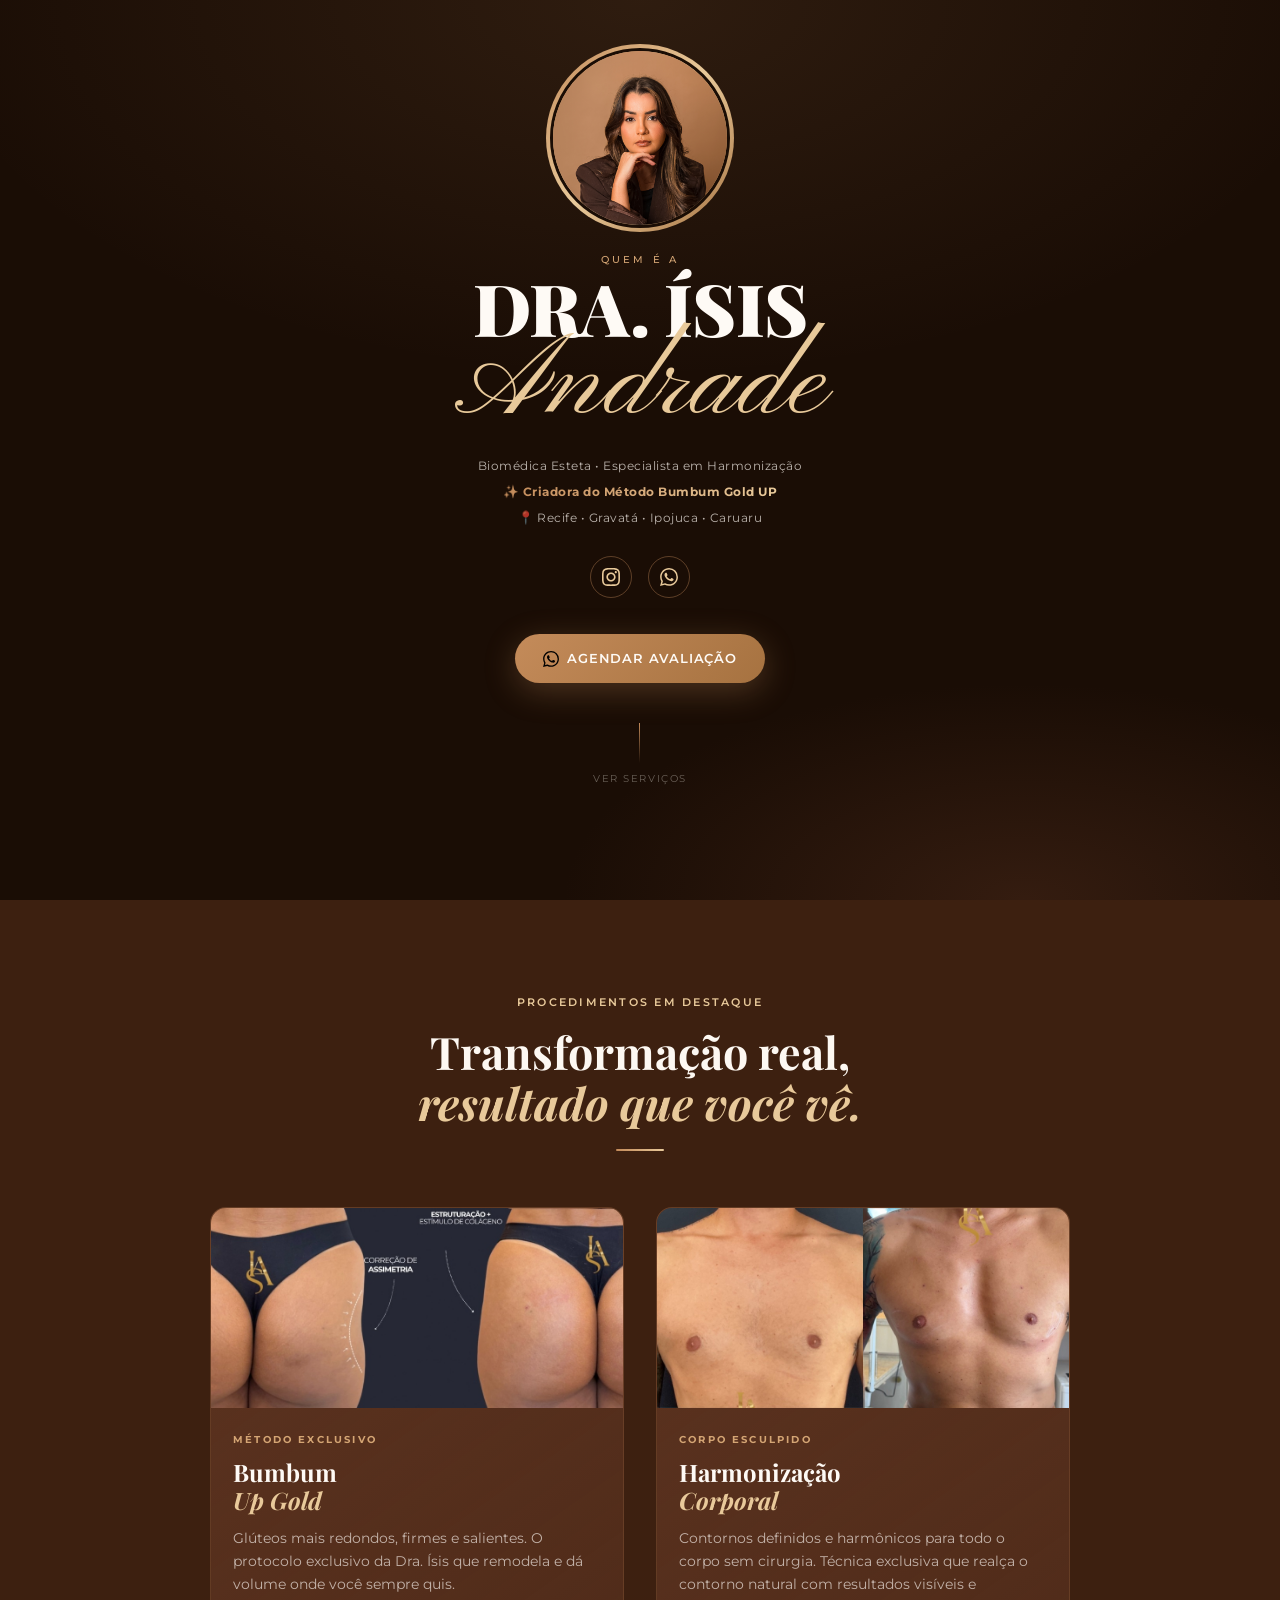
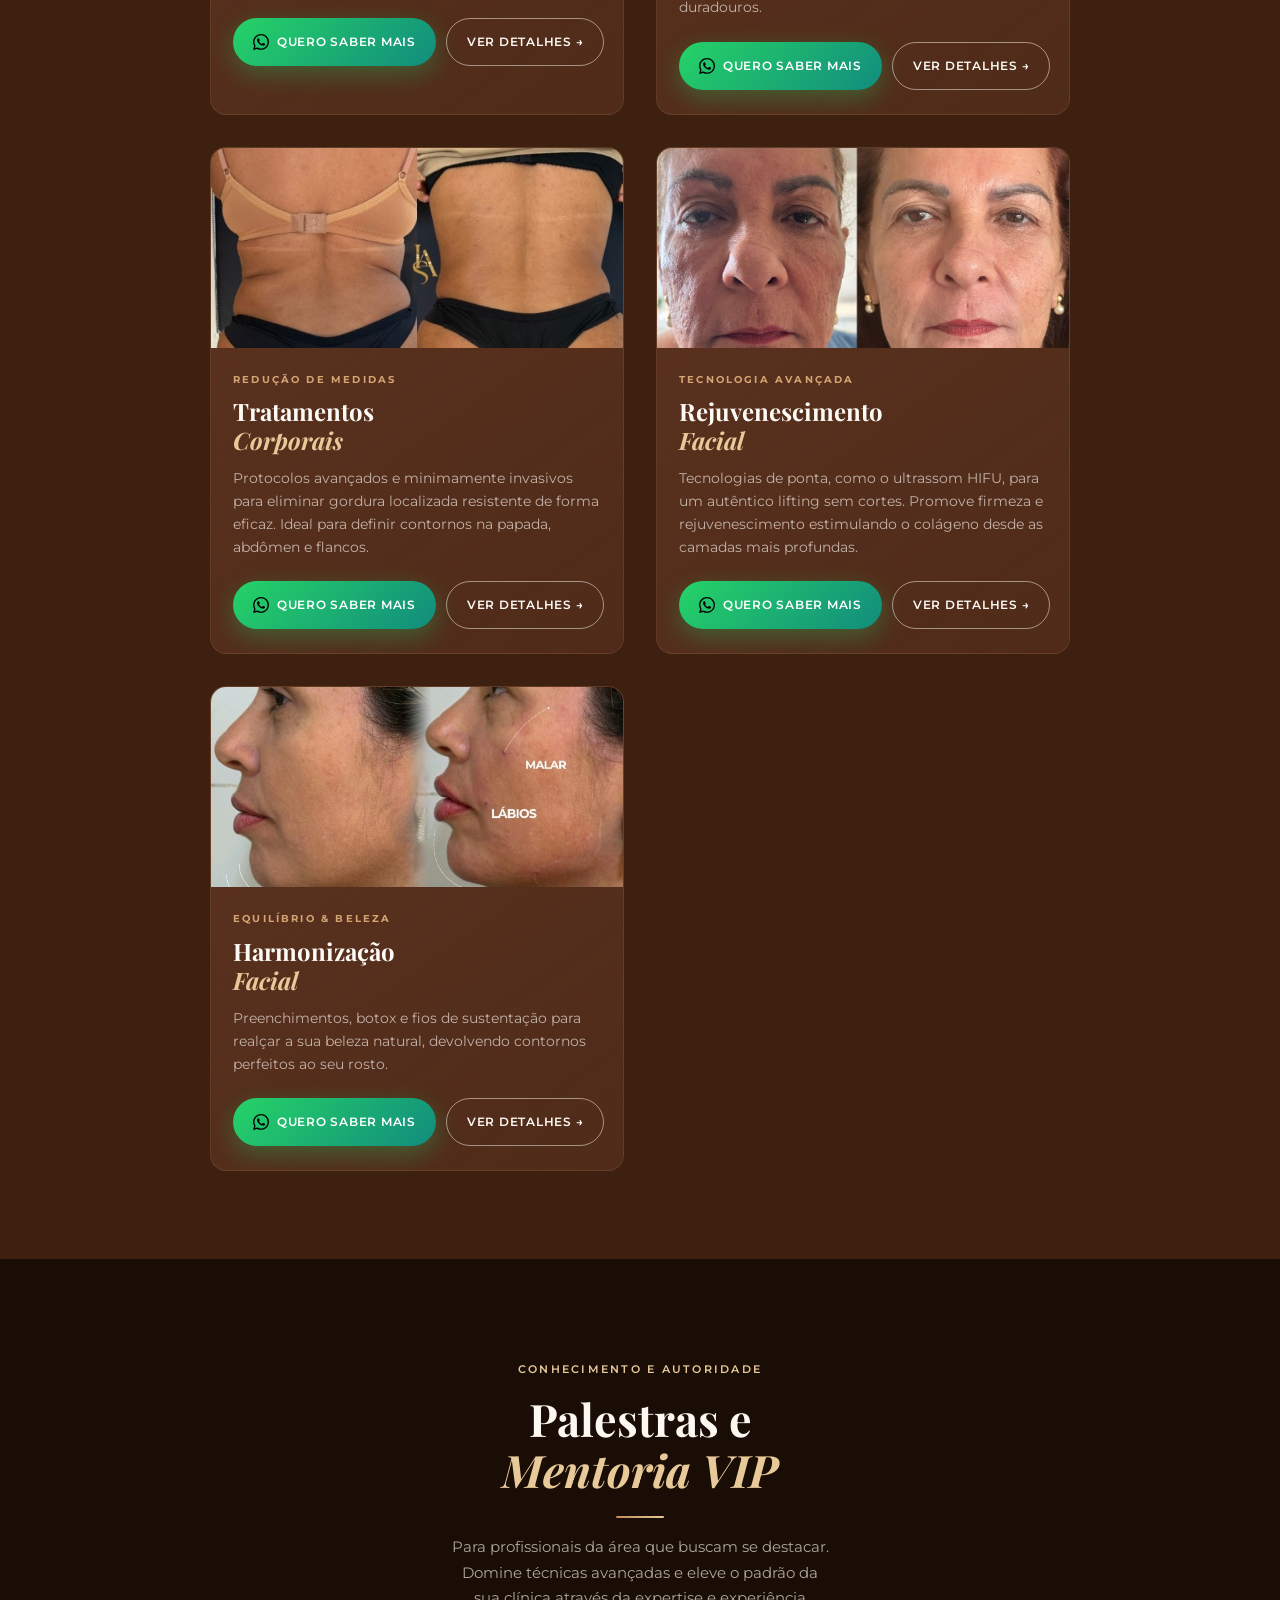
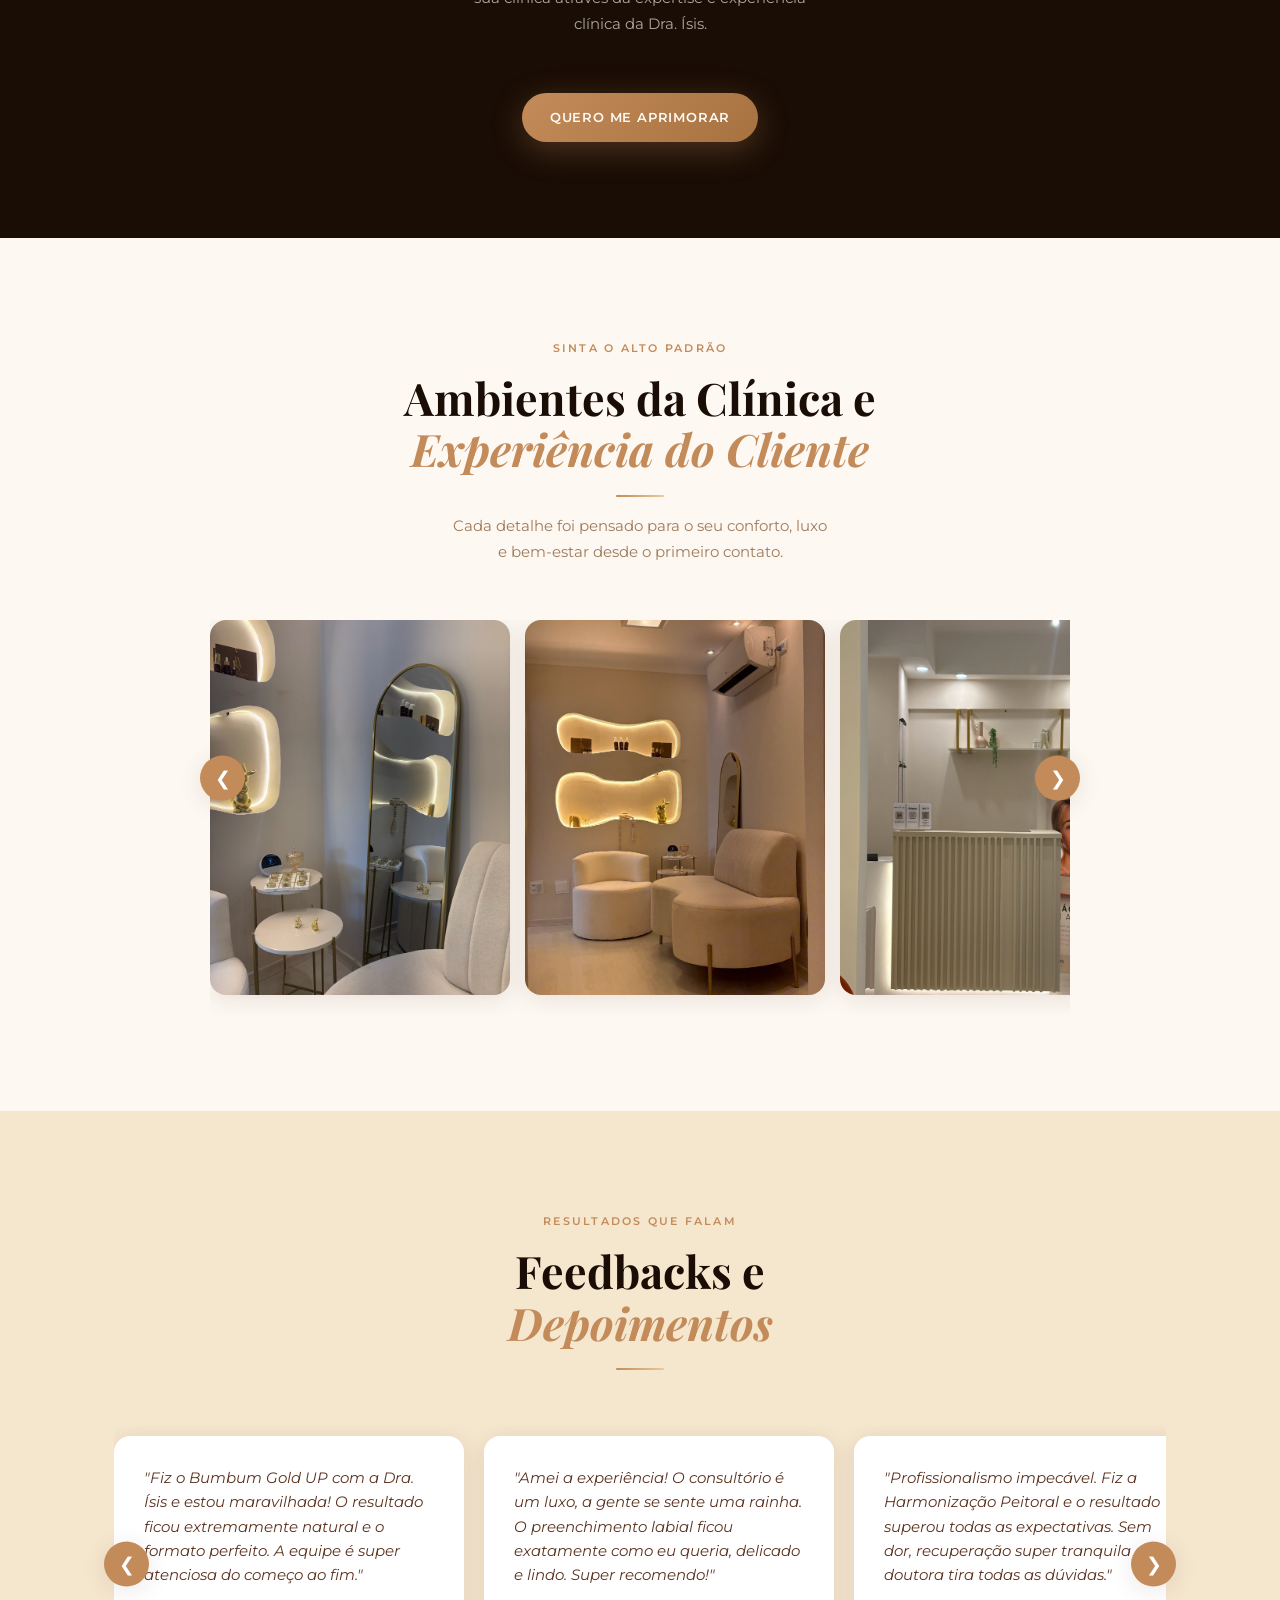
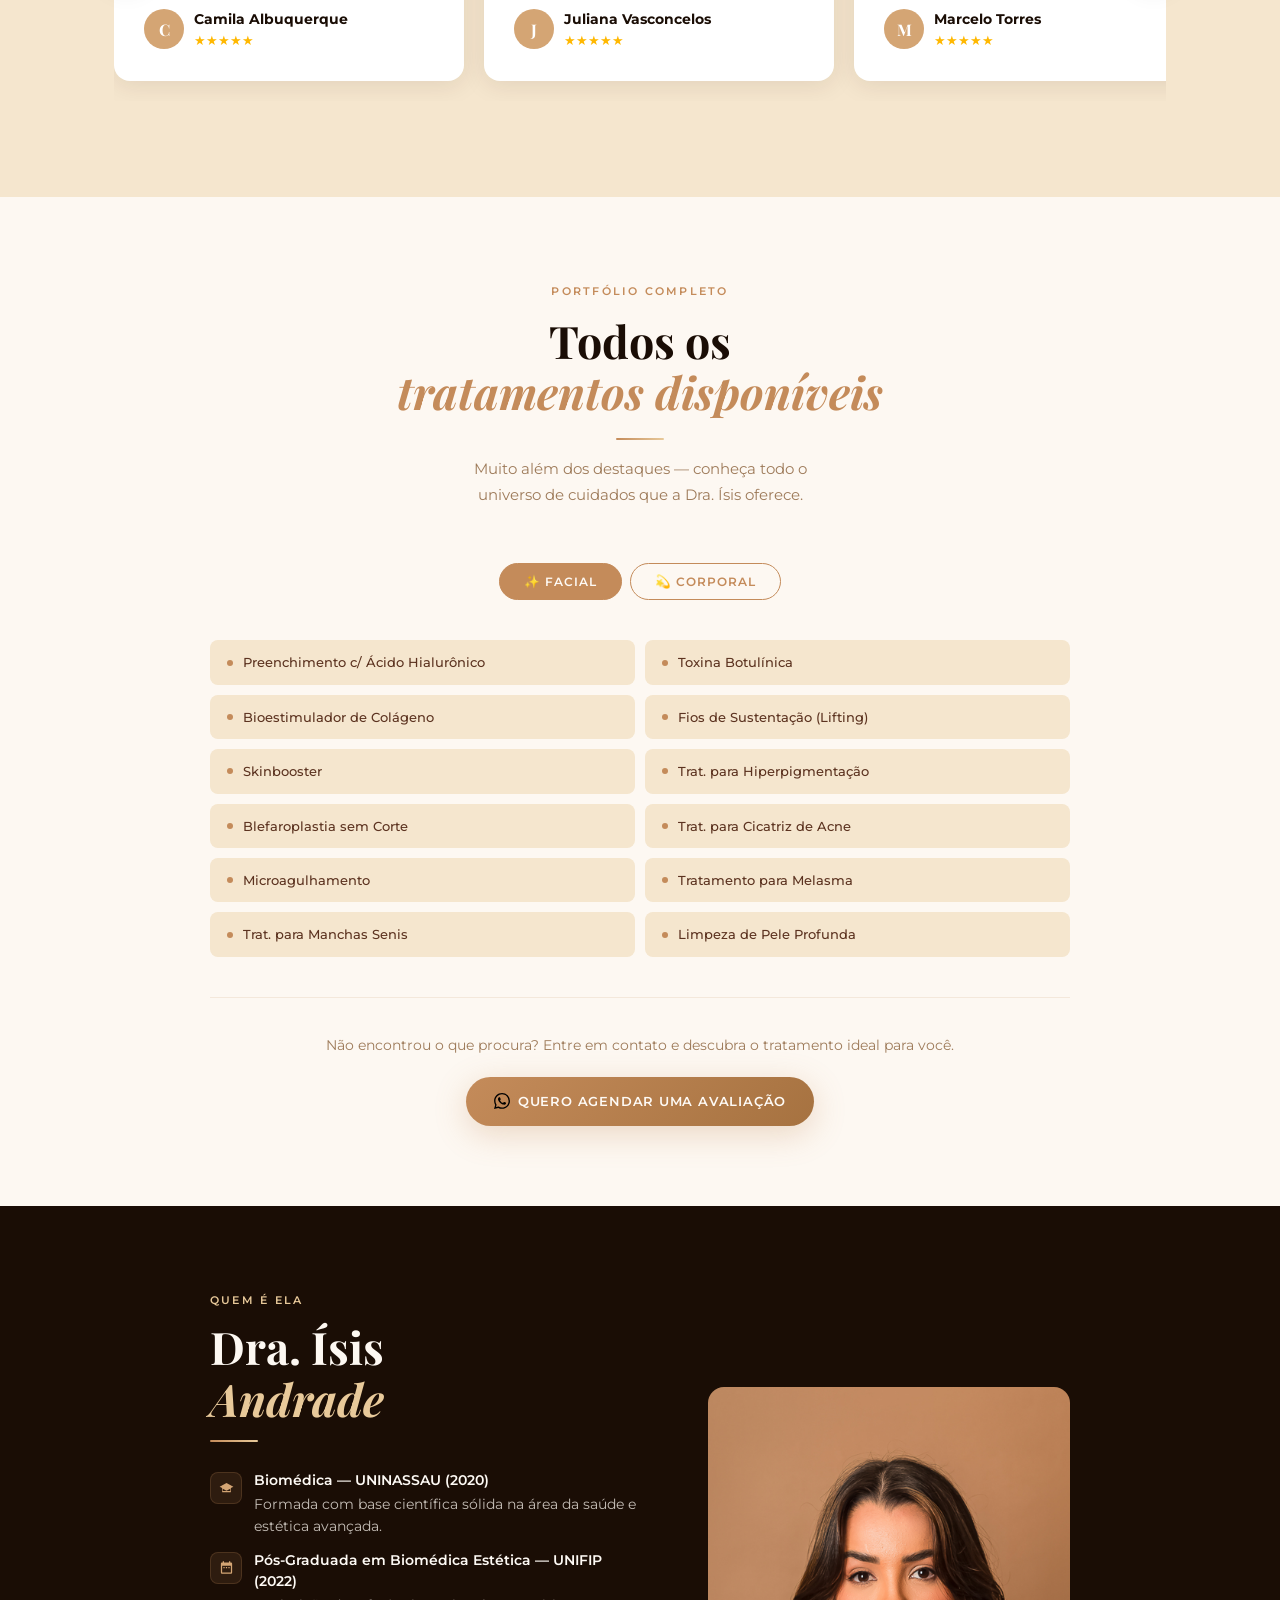
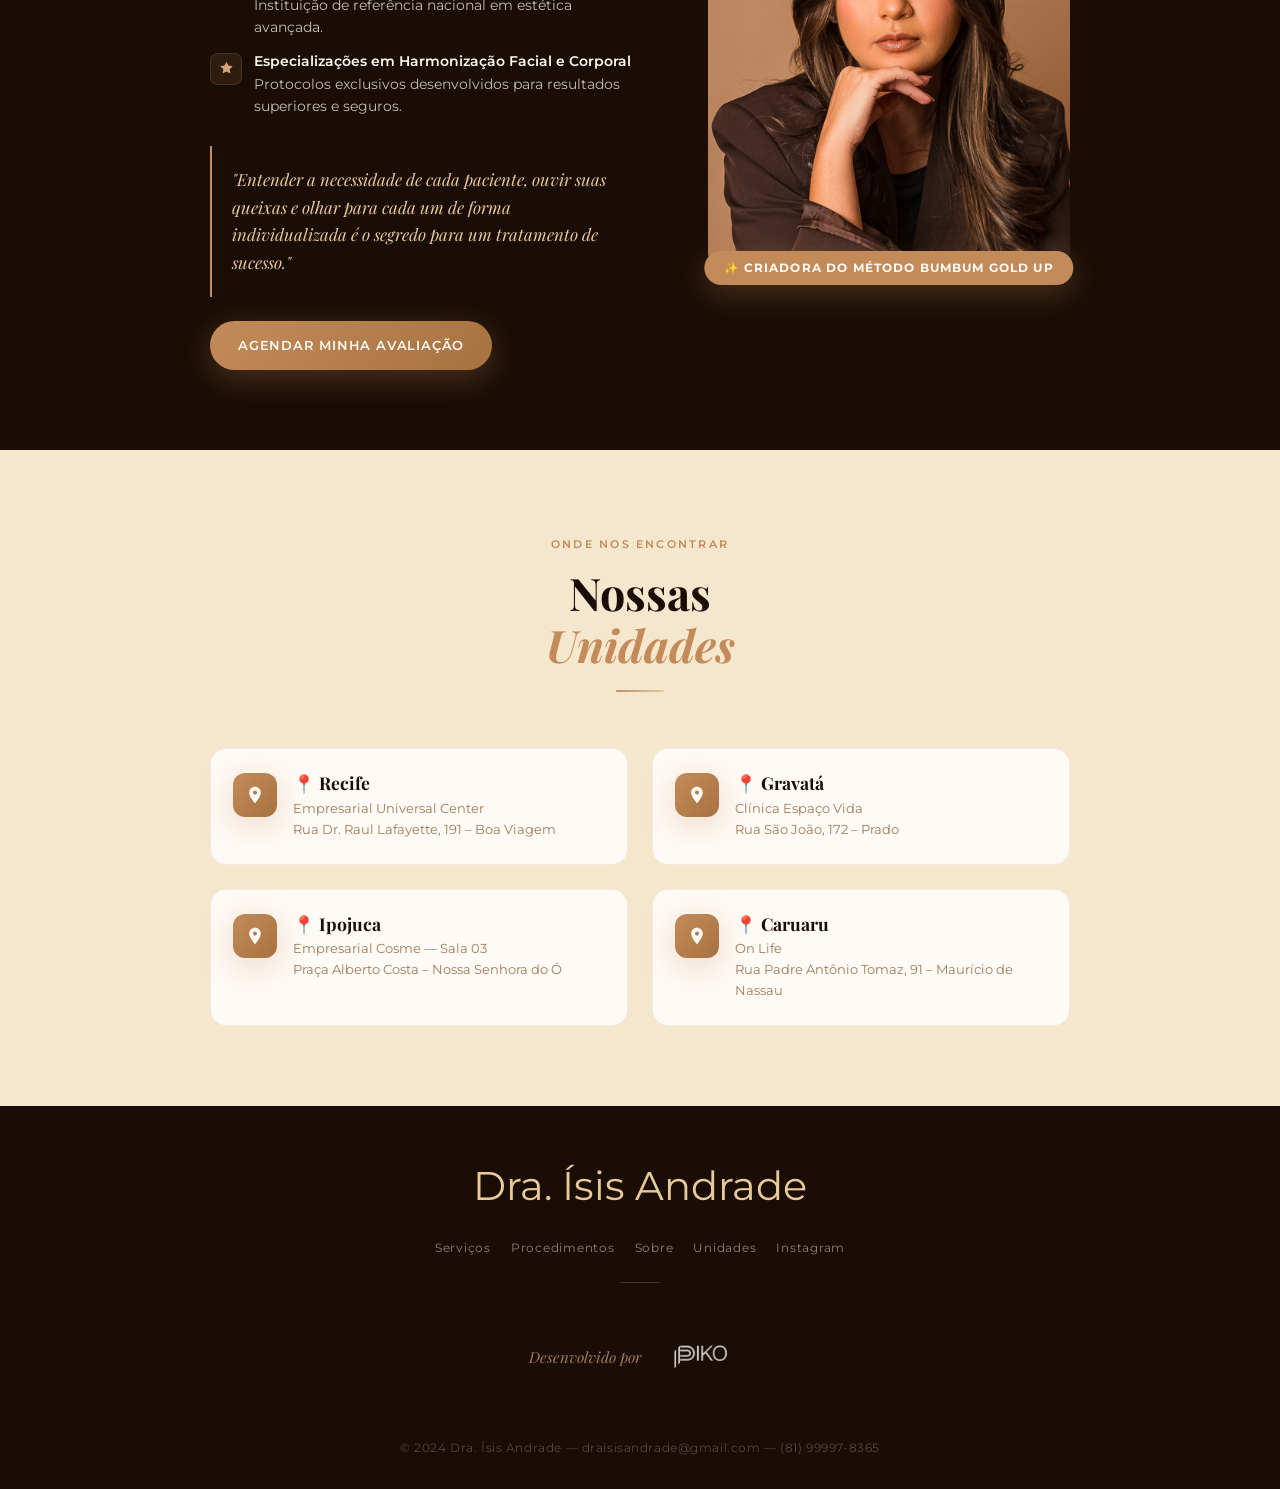
==== commit 811700dc: "Add Google Ads tag to all pages" ====
--- a/index.html
+++ b/index.html
@@ -20,6 +20,16 @@
   <link rel="apple-touch-icon" sizes="180x180" href="/apple-touch-icon.png">
   <meta name="apple-mobile-web-app-title" content="Dra. Ísis">
   <link rel="manifest" href="/site.webmanifest">
+
+<!-- Google tag (gtag.js) -->
+<script async src="https://www.googletagmanager.com/gtag/js?id=AW-11051005989"></script>
+<script>
+  window.dataLayer = window.dataLayer || [];
+  function gtag(){dataLayer.push(arguments);}
+  gtag('js', new Date());
+
+  gtag('config', 'AW-11051005989');
+</script>
 </head>
 <body>
 
--- a/css/index.css
+++ b/css/index.css
@@ -660,6 +660,23 @@
     grid-template-columns: repeat(2, 1fr);
     gap: 24px;
   }
+  
+  /* About section side-by-side layout (Photo on Right, Text on Left) */
+  .about__inner {
+    flex-direction: row-reverse;
+    align-items: center;
+    justify-content: space-between;
+    gap: 64px;
+    text-align: left;
+  }
+  .about__photo-wrapper {
+    flex: 1;
+    max-width: 450px;
+  }
+  .about__text {
+    flex: 1.2;
+    padding-top: 0;
+  }
 }
 
 @media (min-width: 1024px) {
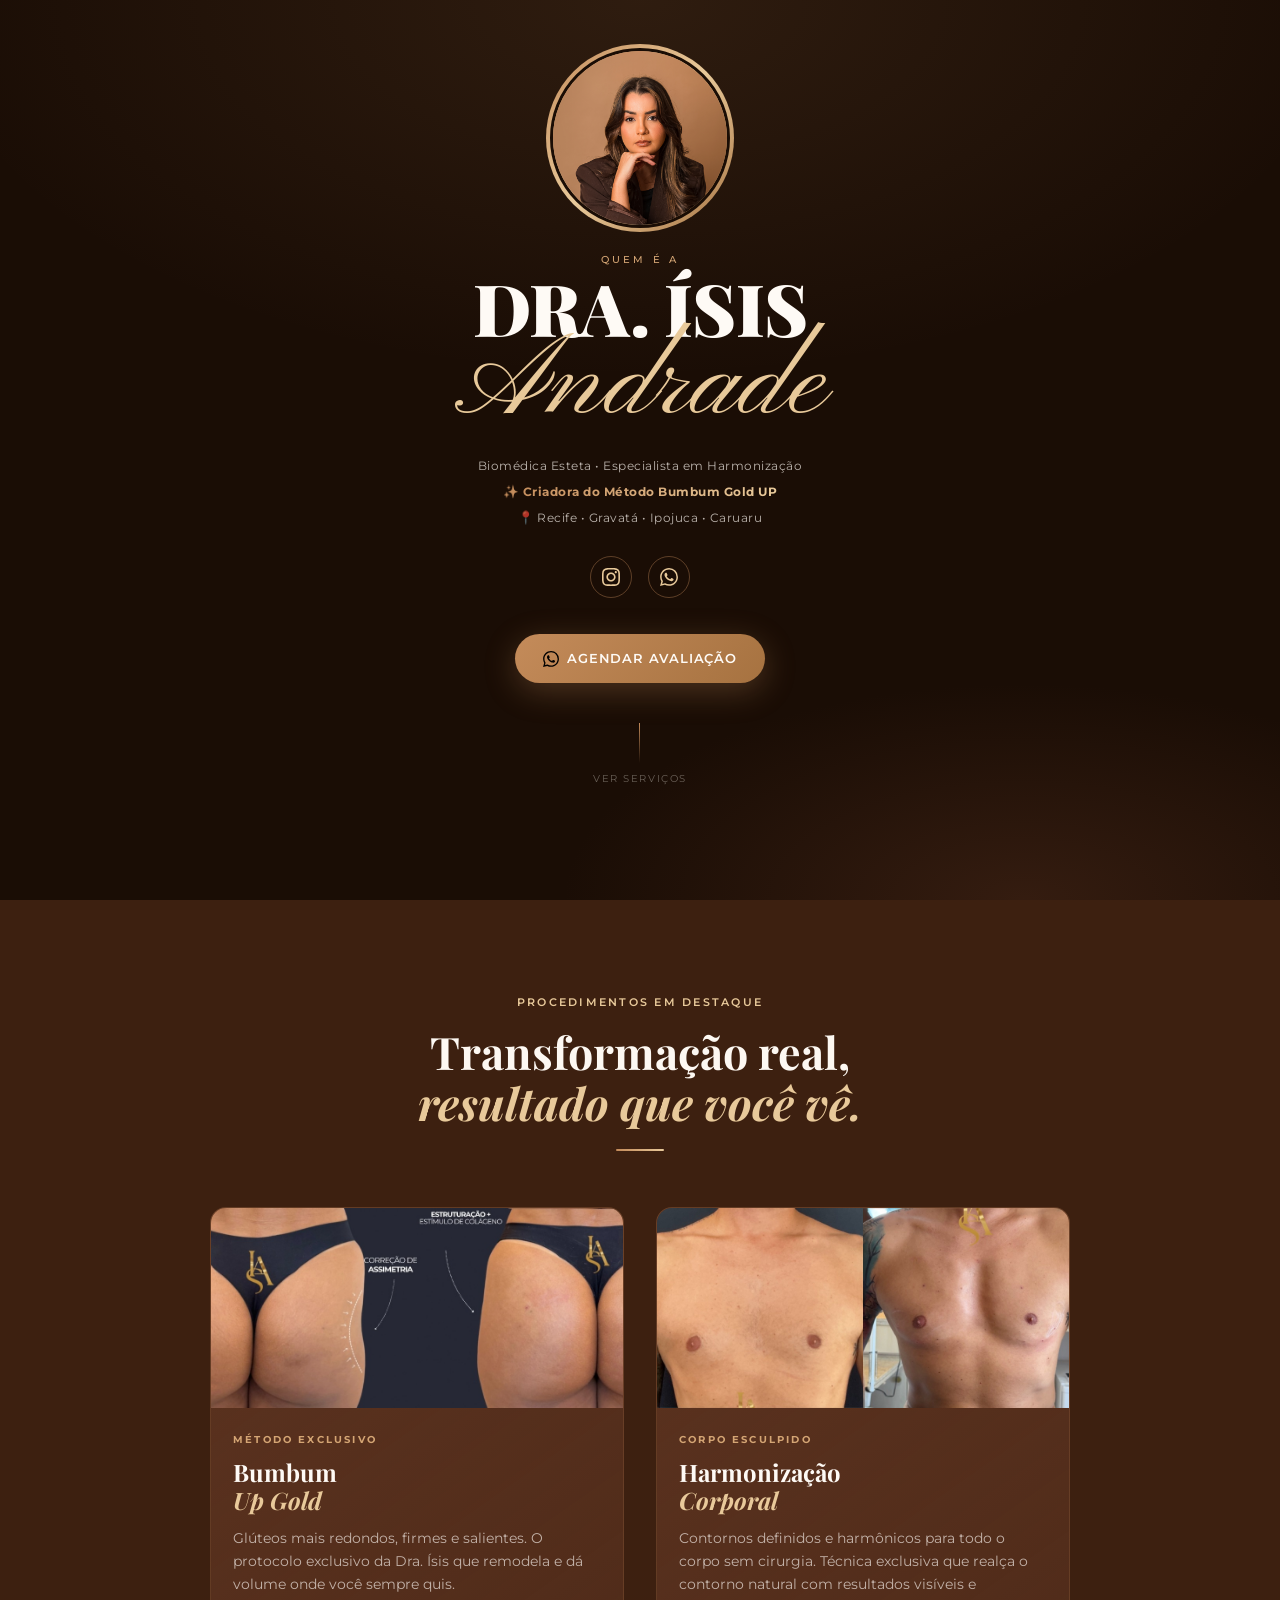
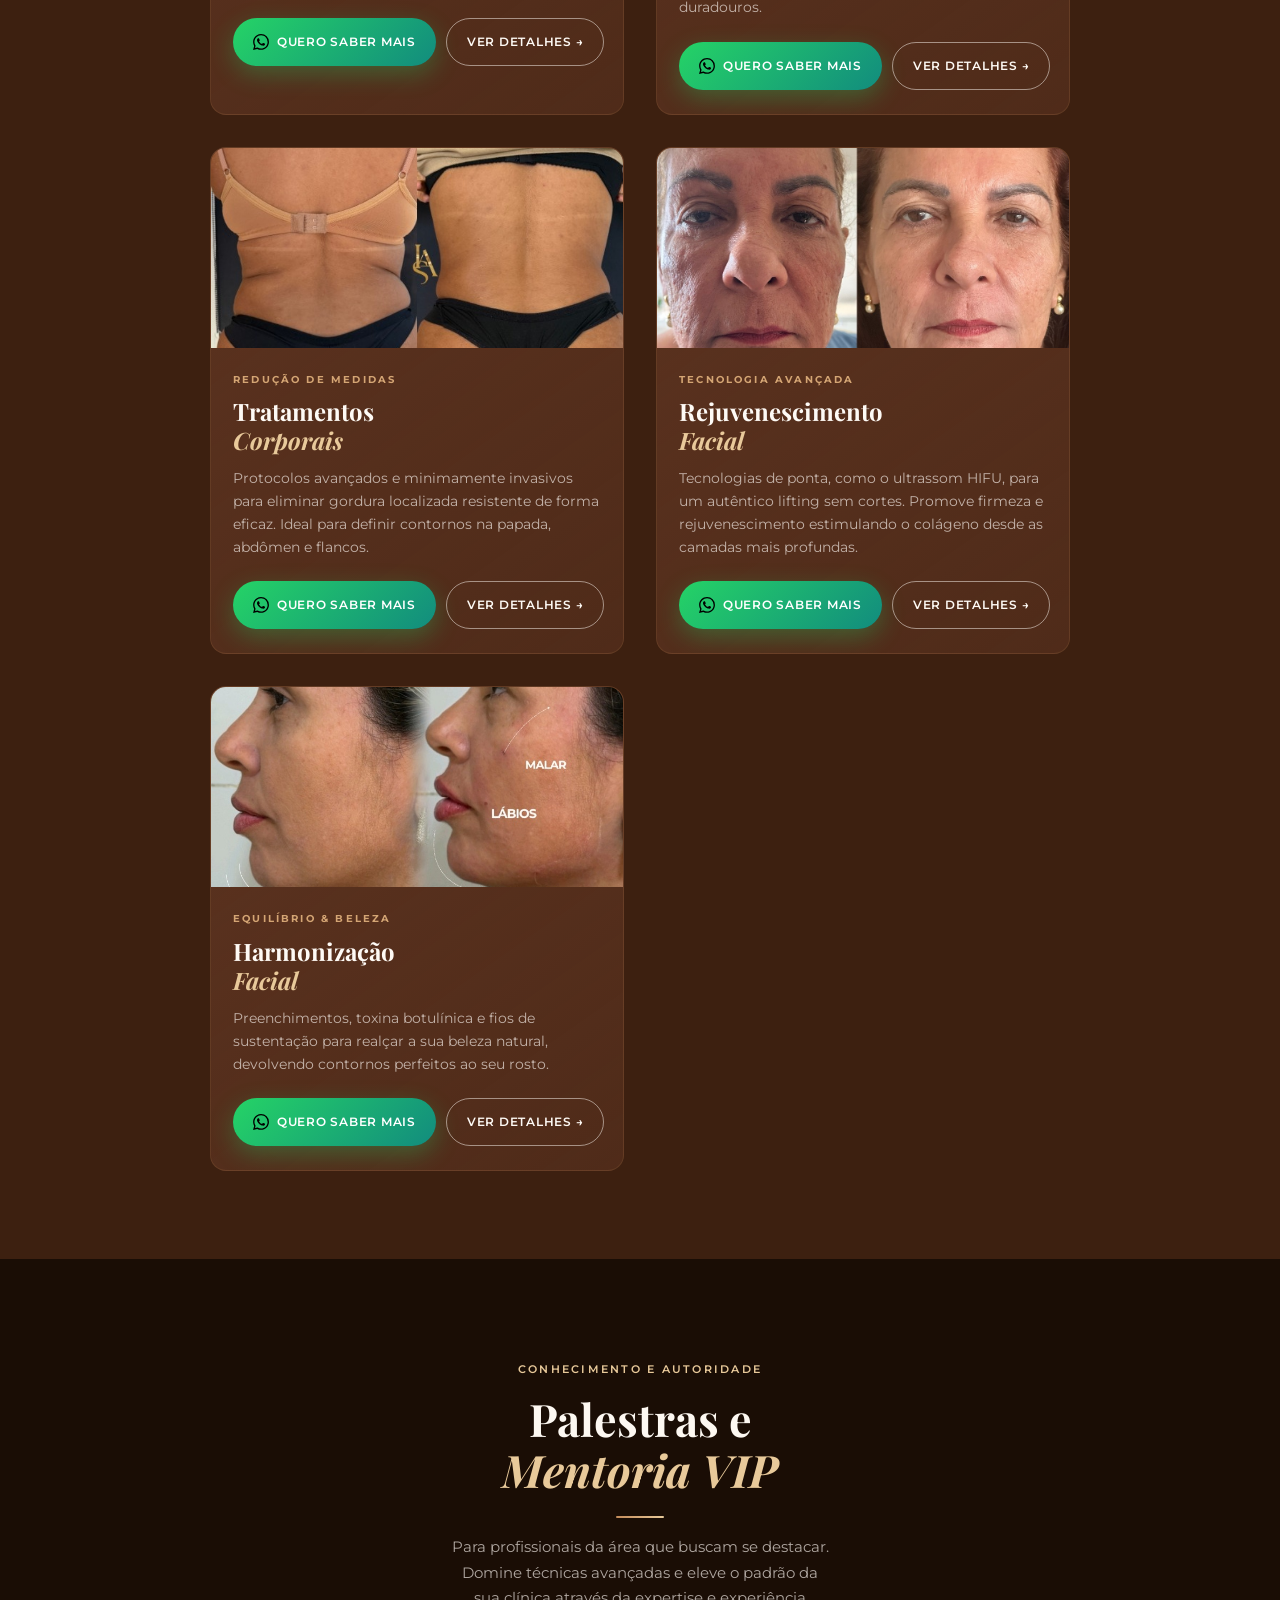
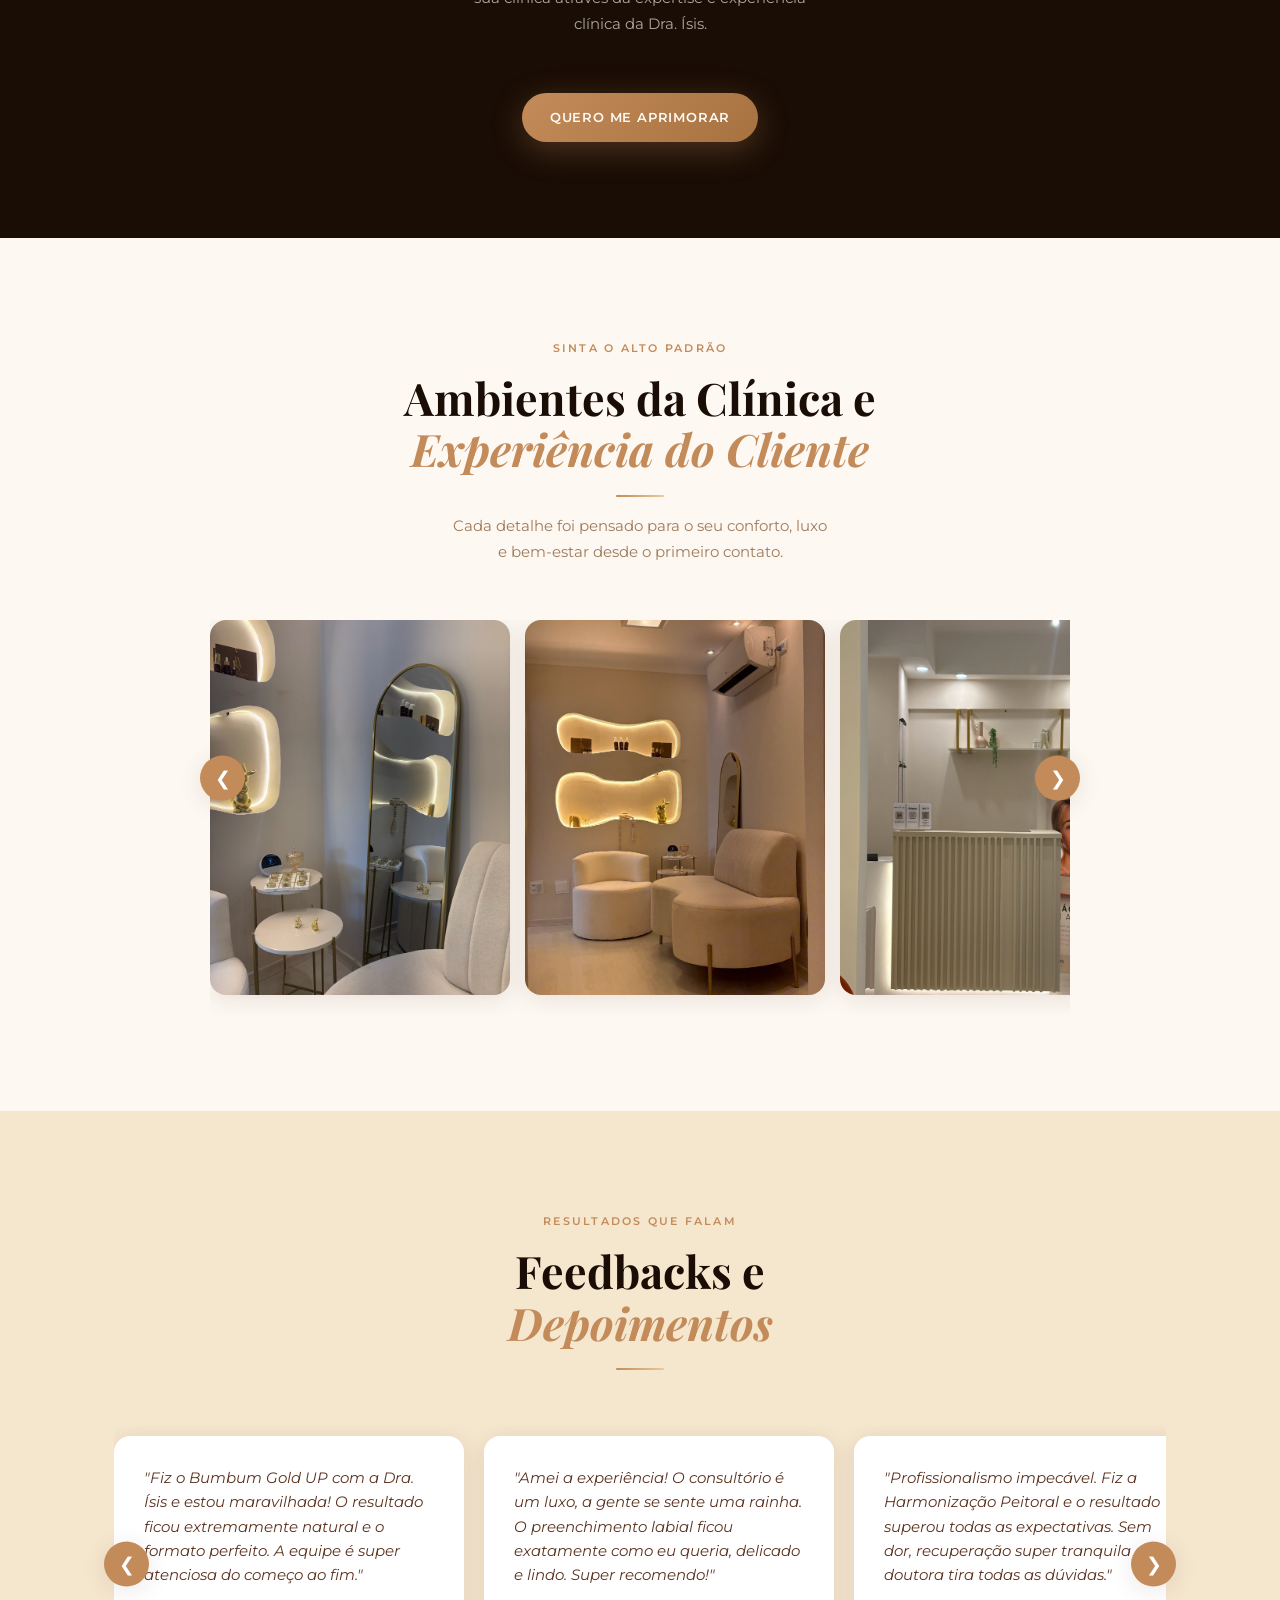
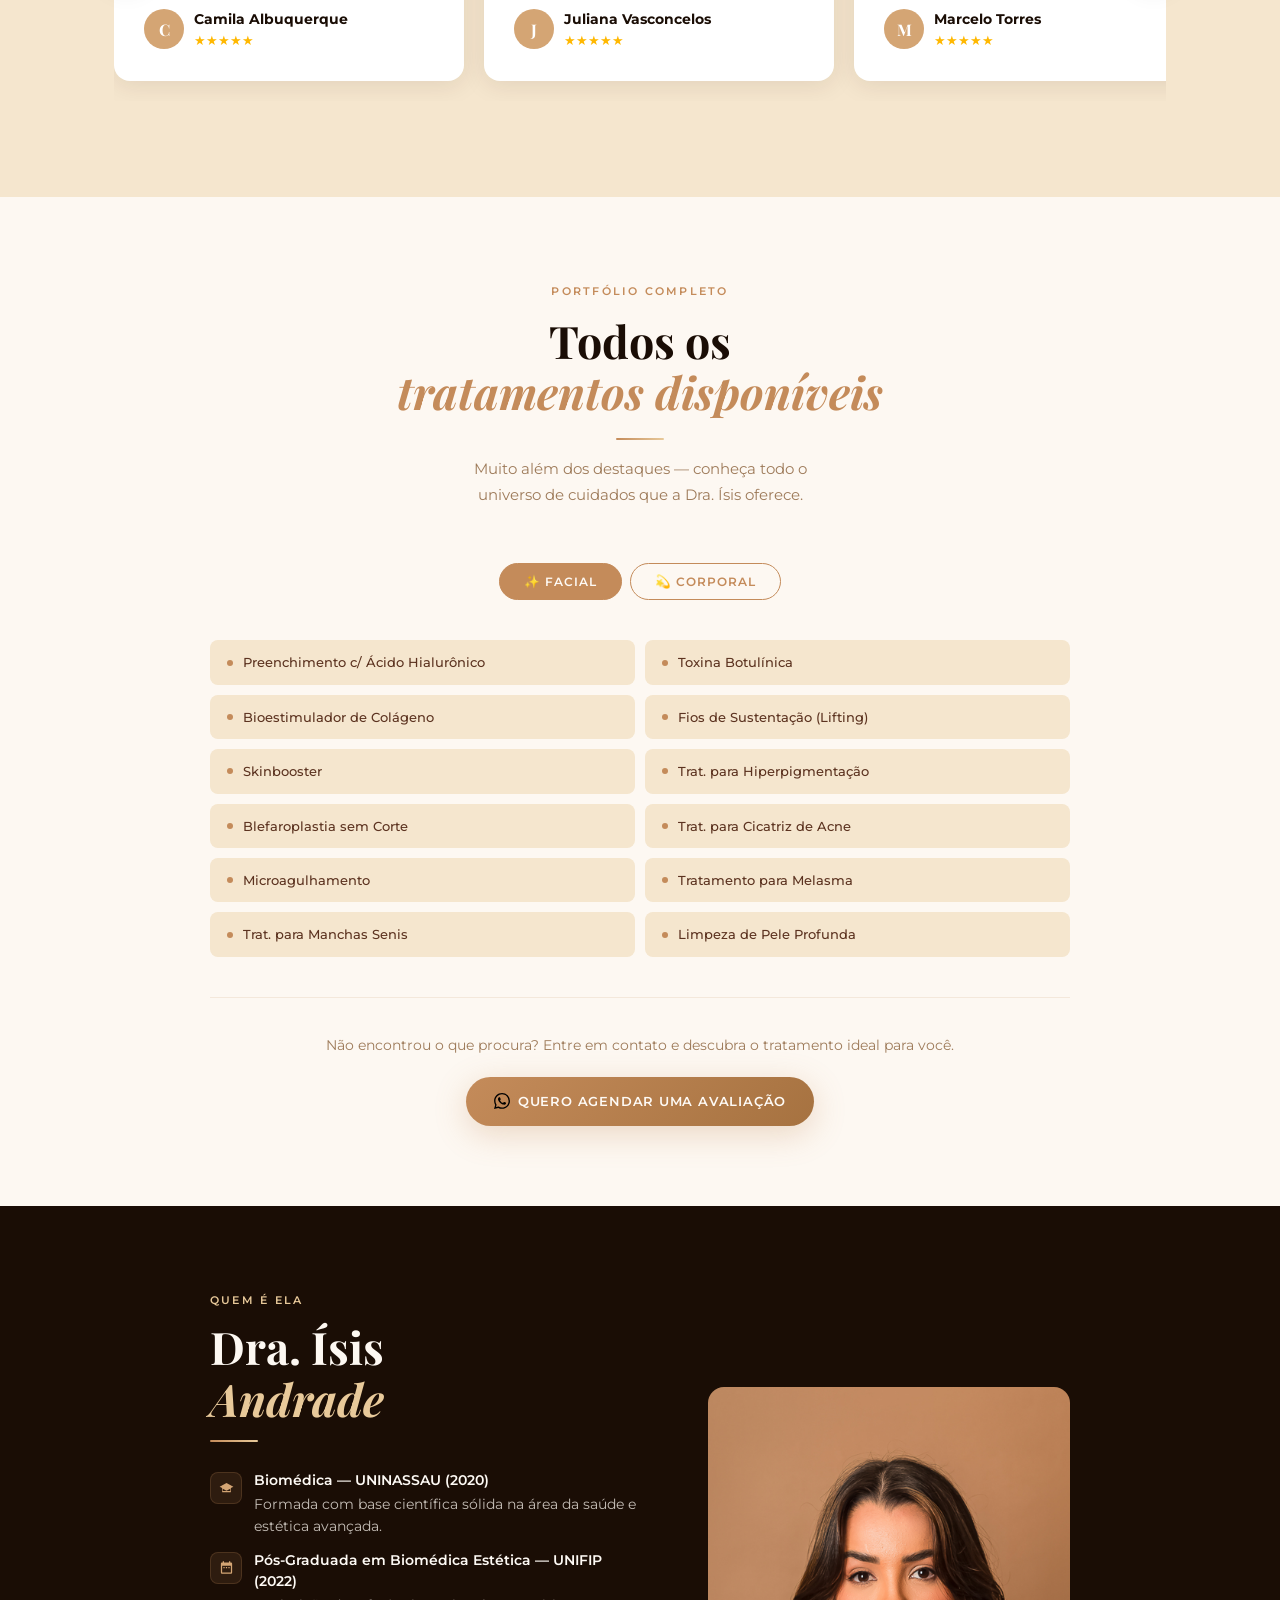
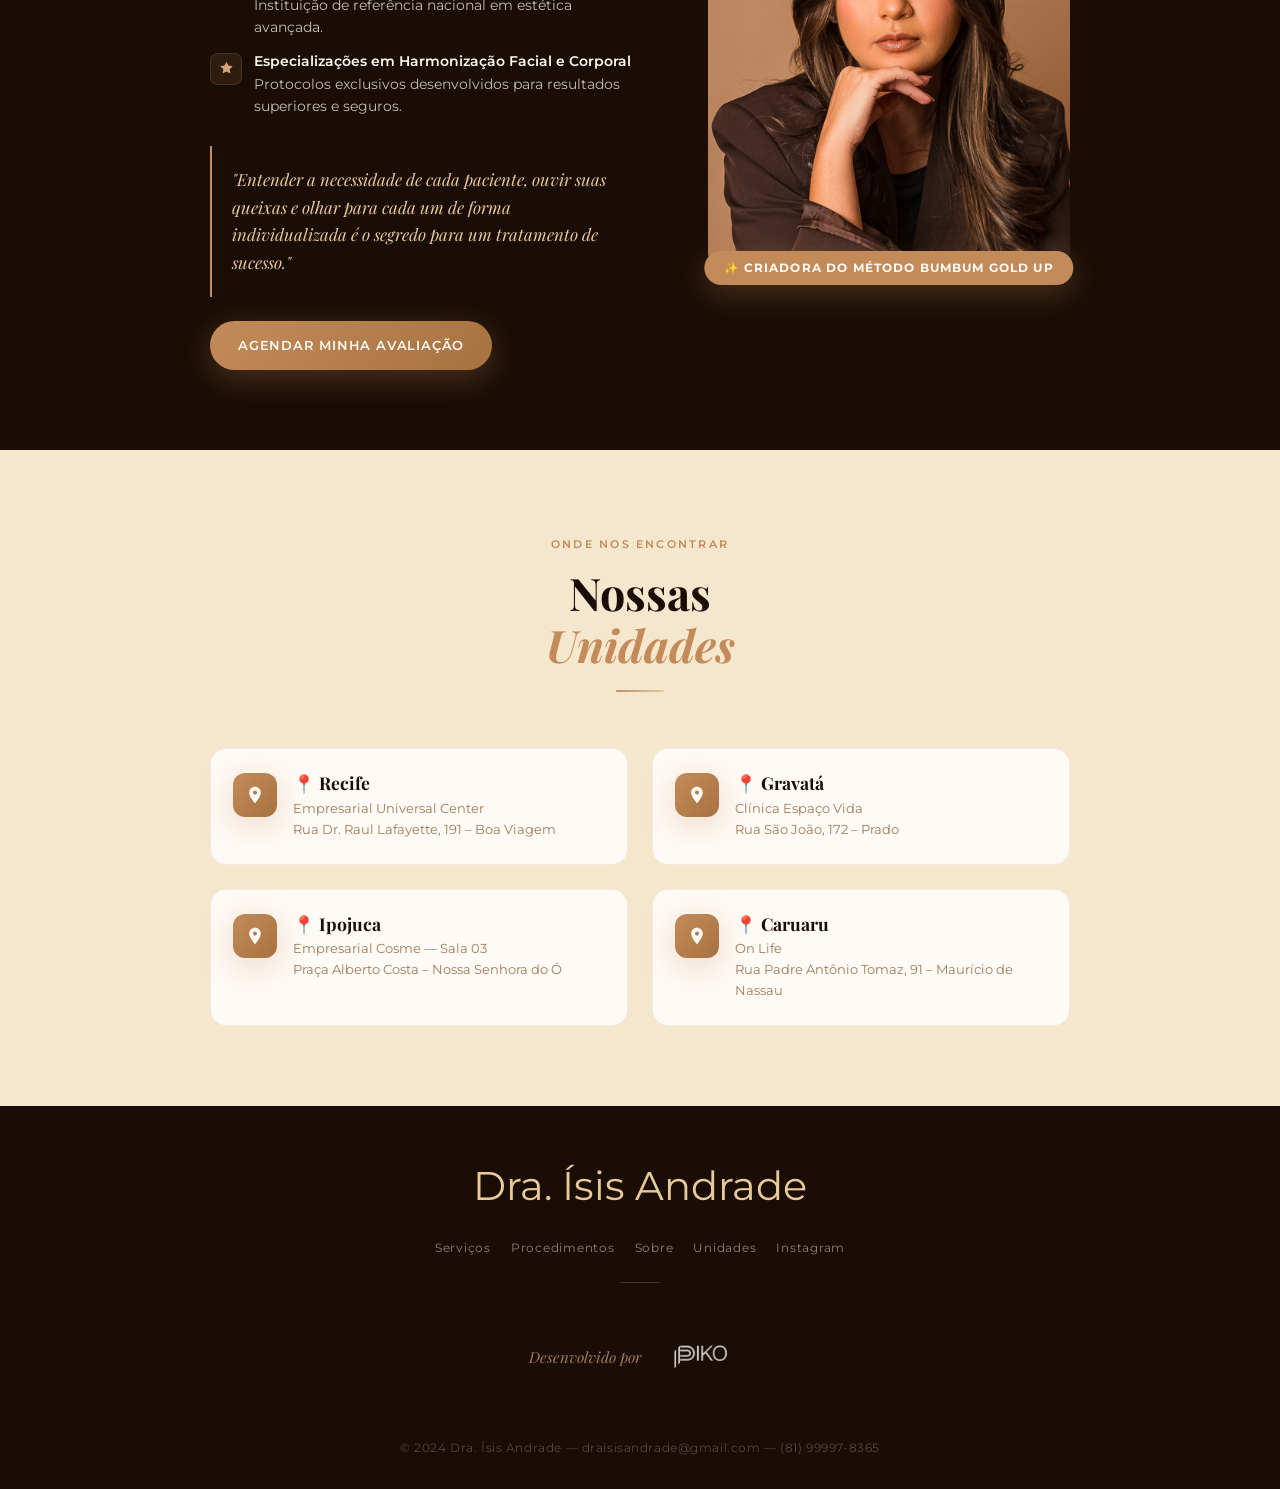
==== commit 85311e34: "Replace BOTOX with toxina botulinica to comply with Google Ads policy" ====
--- a/index.html
+++ b/index.html
@@ -239,7 +239,7 @@
               Harmonização<br><em>Facial</em>
             </h3>
             <p class="service-card__desc">
-              Preenchimentos, botox e fios de sustentação para realçar a sua beleza natural, devolvendo contornos perfeitos ao seu rosto.
+              Preenchimentos, toxina botulínica e fios de sustentação para realçar a sua beleza natural, devolvendo contornos perfeitos ao seu rosto.
             </p>
             <div class="service-card__actions">
               <a href="https://wa.me/5581999978365?text=Olá%20Dra.%20Ísis!%20Gostaria%20de%20saber%20mais%20sobre%20a%20Harmonização%20Facial."
@@ -728,5 +728,20 @@
   </footer>
 
   <script src="js/main.js"></script>
+
+<!-- WhatsApp Conversion Tracking (Google Ads) -->
+<script>
+  document.addEventListener('click', function (event) {
+    var link = event.target.closest('a');
+    if (!link) return;
+    var href = link.getAttribute('href') || '';
+    var isWhatsApp = href.includes('wa.me') || href.includes('api.whatsapp.com');
+    if (isWhatsApp && typeof gtag === 'function') {
+      gtag('event', 'conversion', {
+        'send_to': 'AW-11051005989/I5JMCNSbtcQcEKXww5Up'
+      });
+    }
+  });
+</script>
 </body>
 </html>
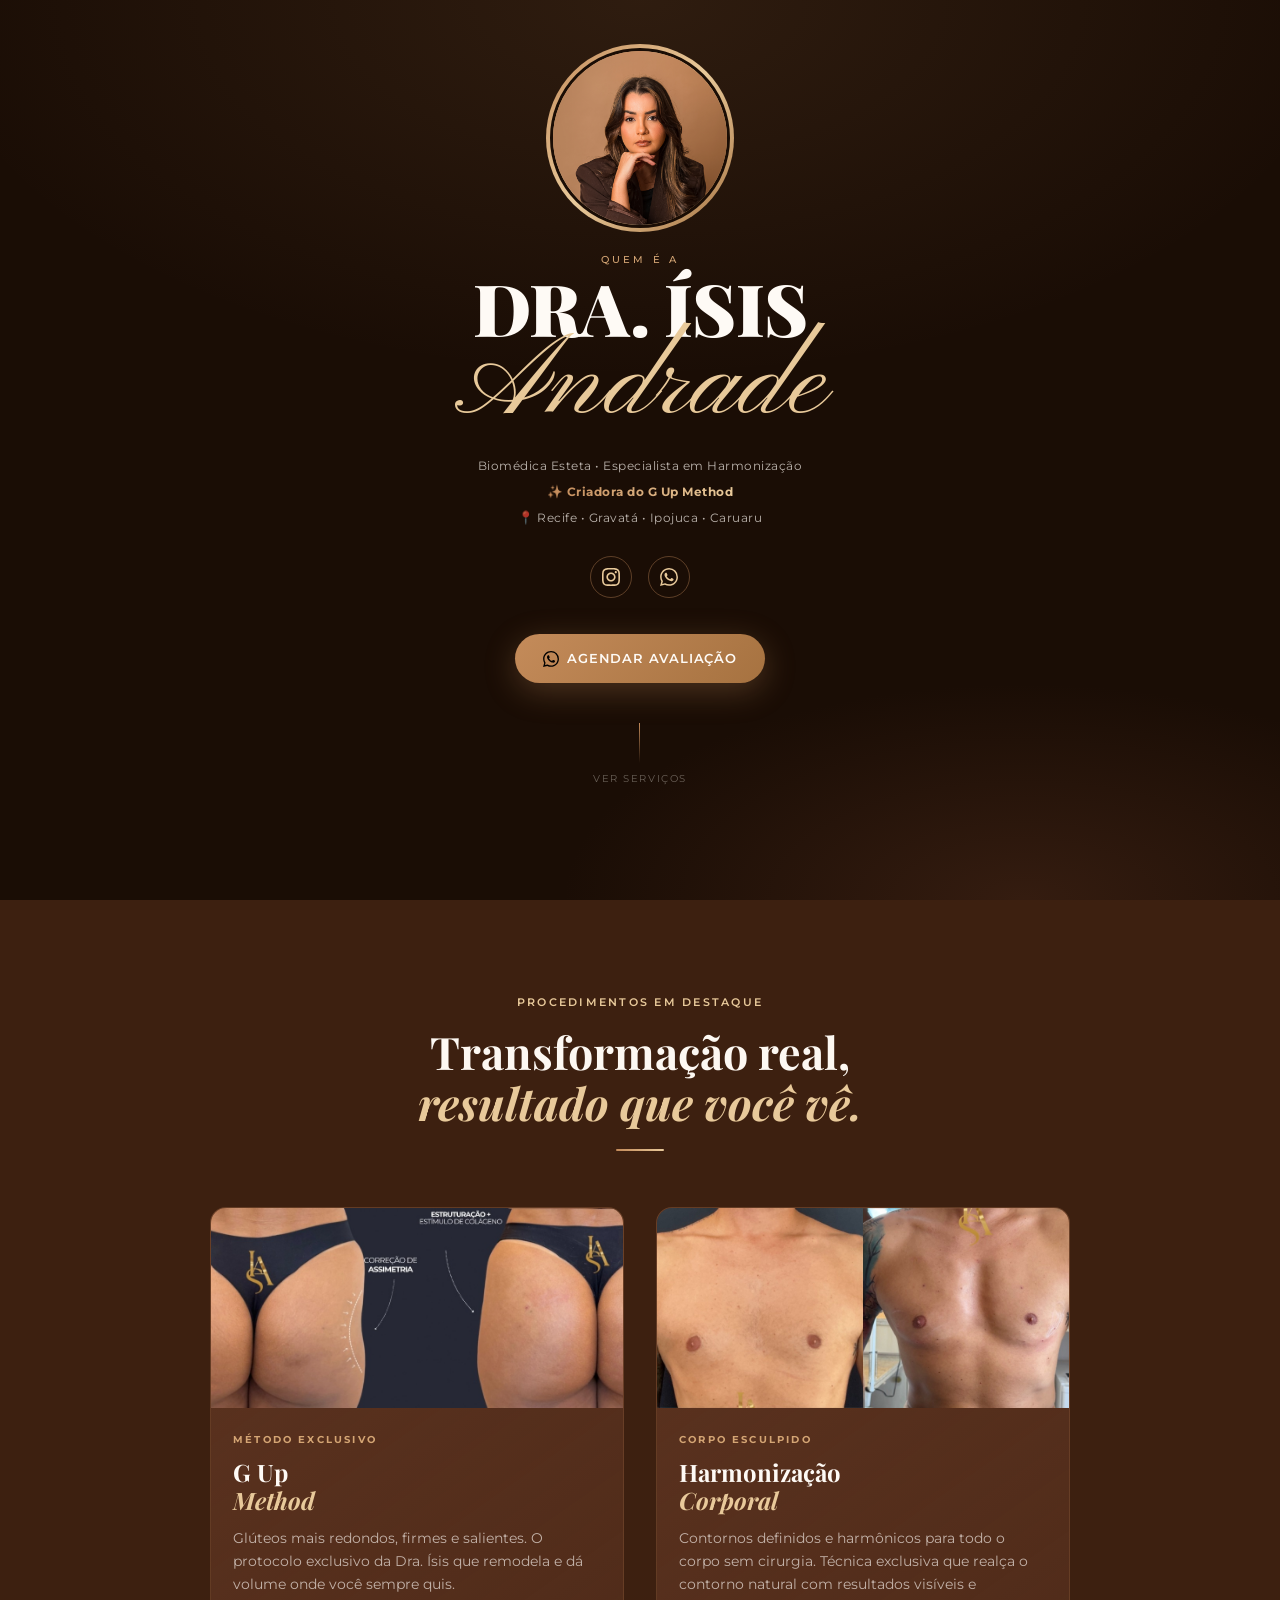
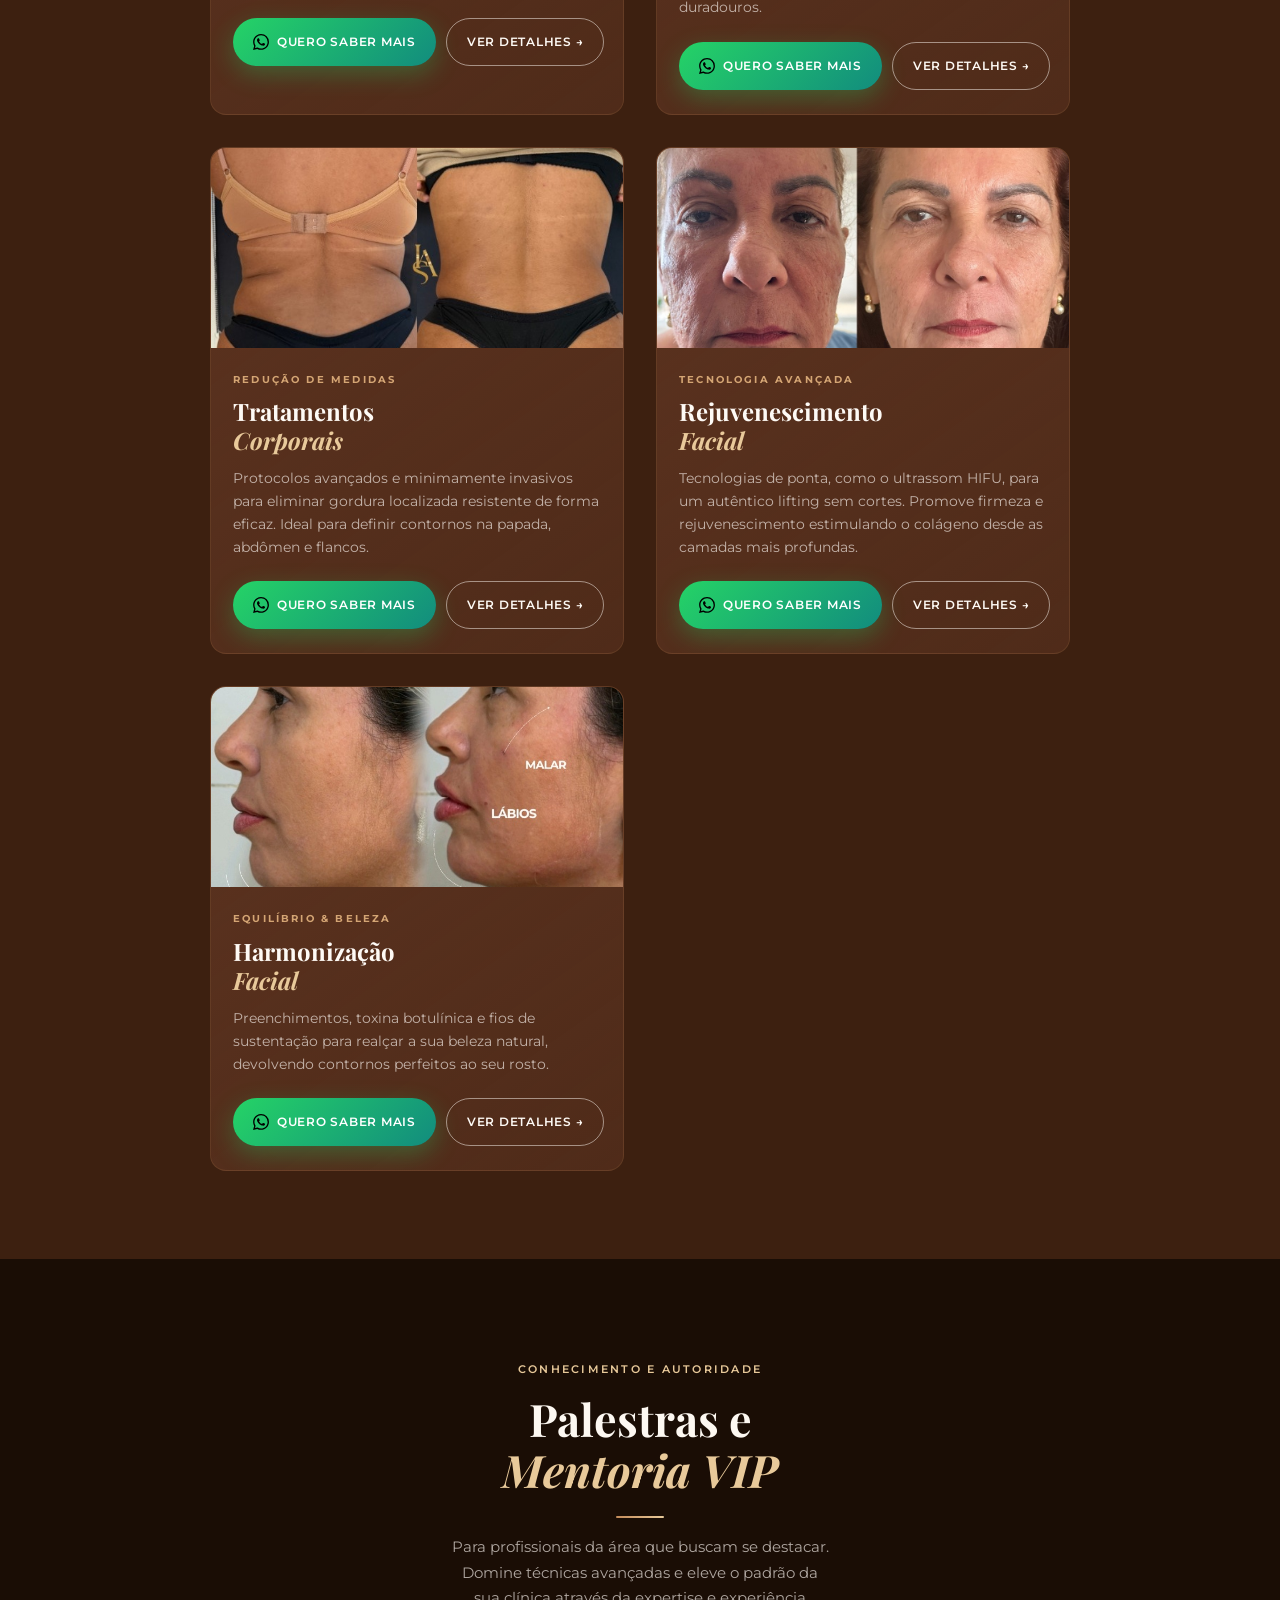
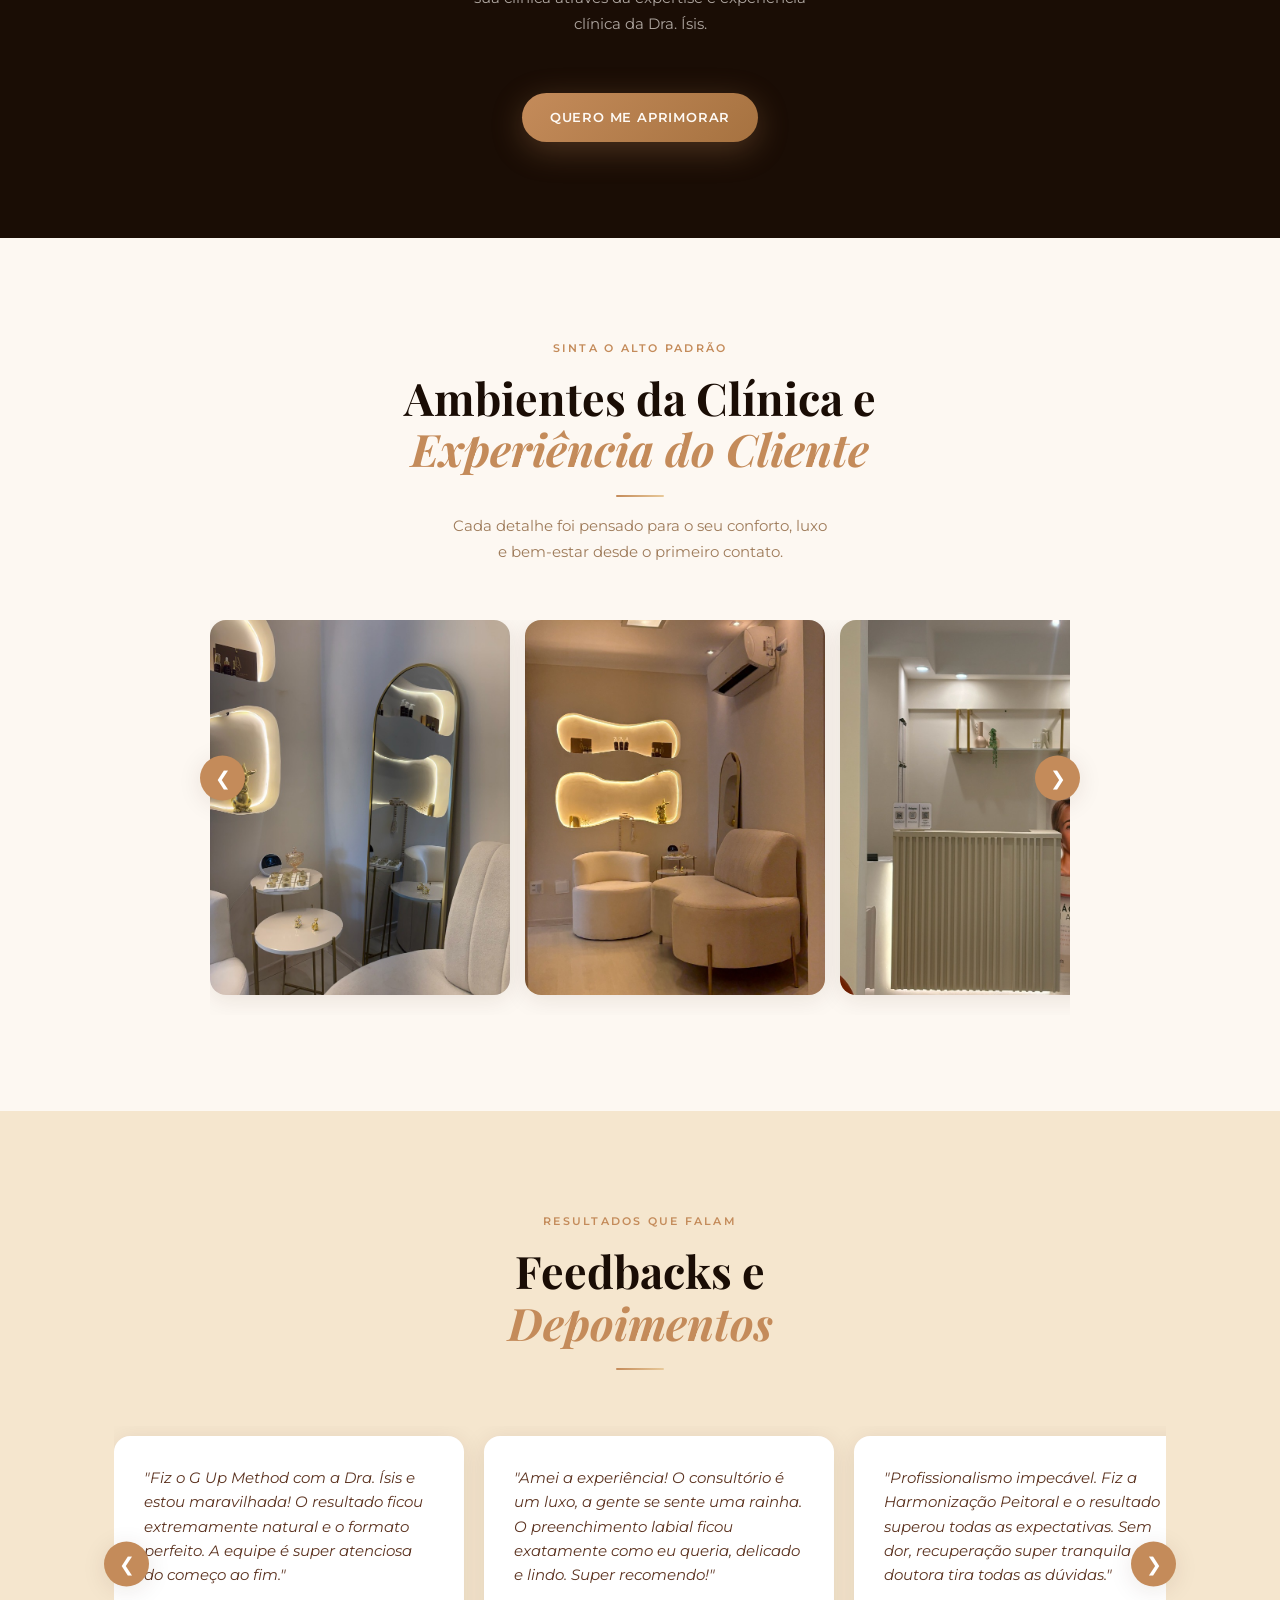
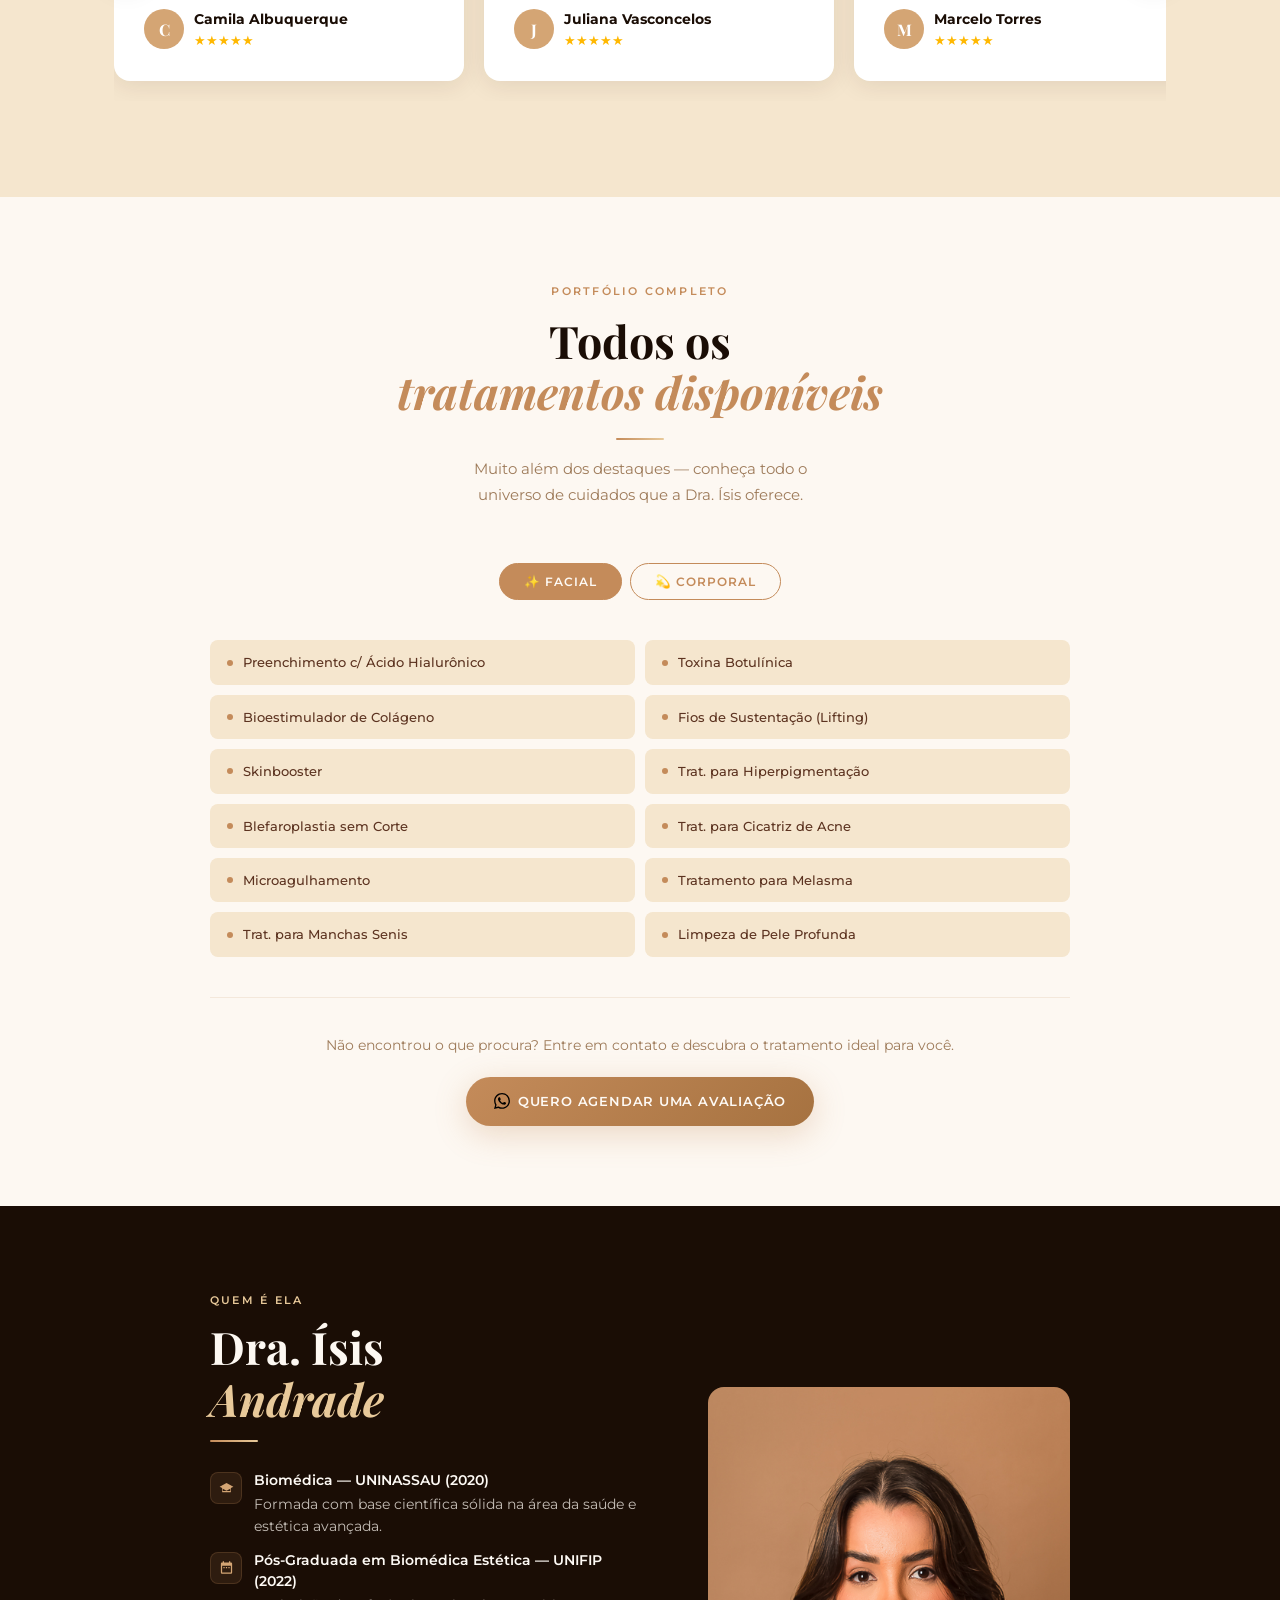
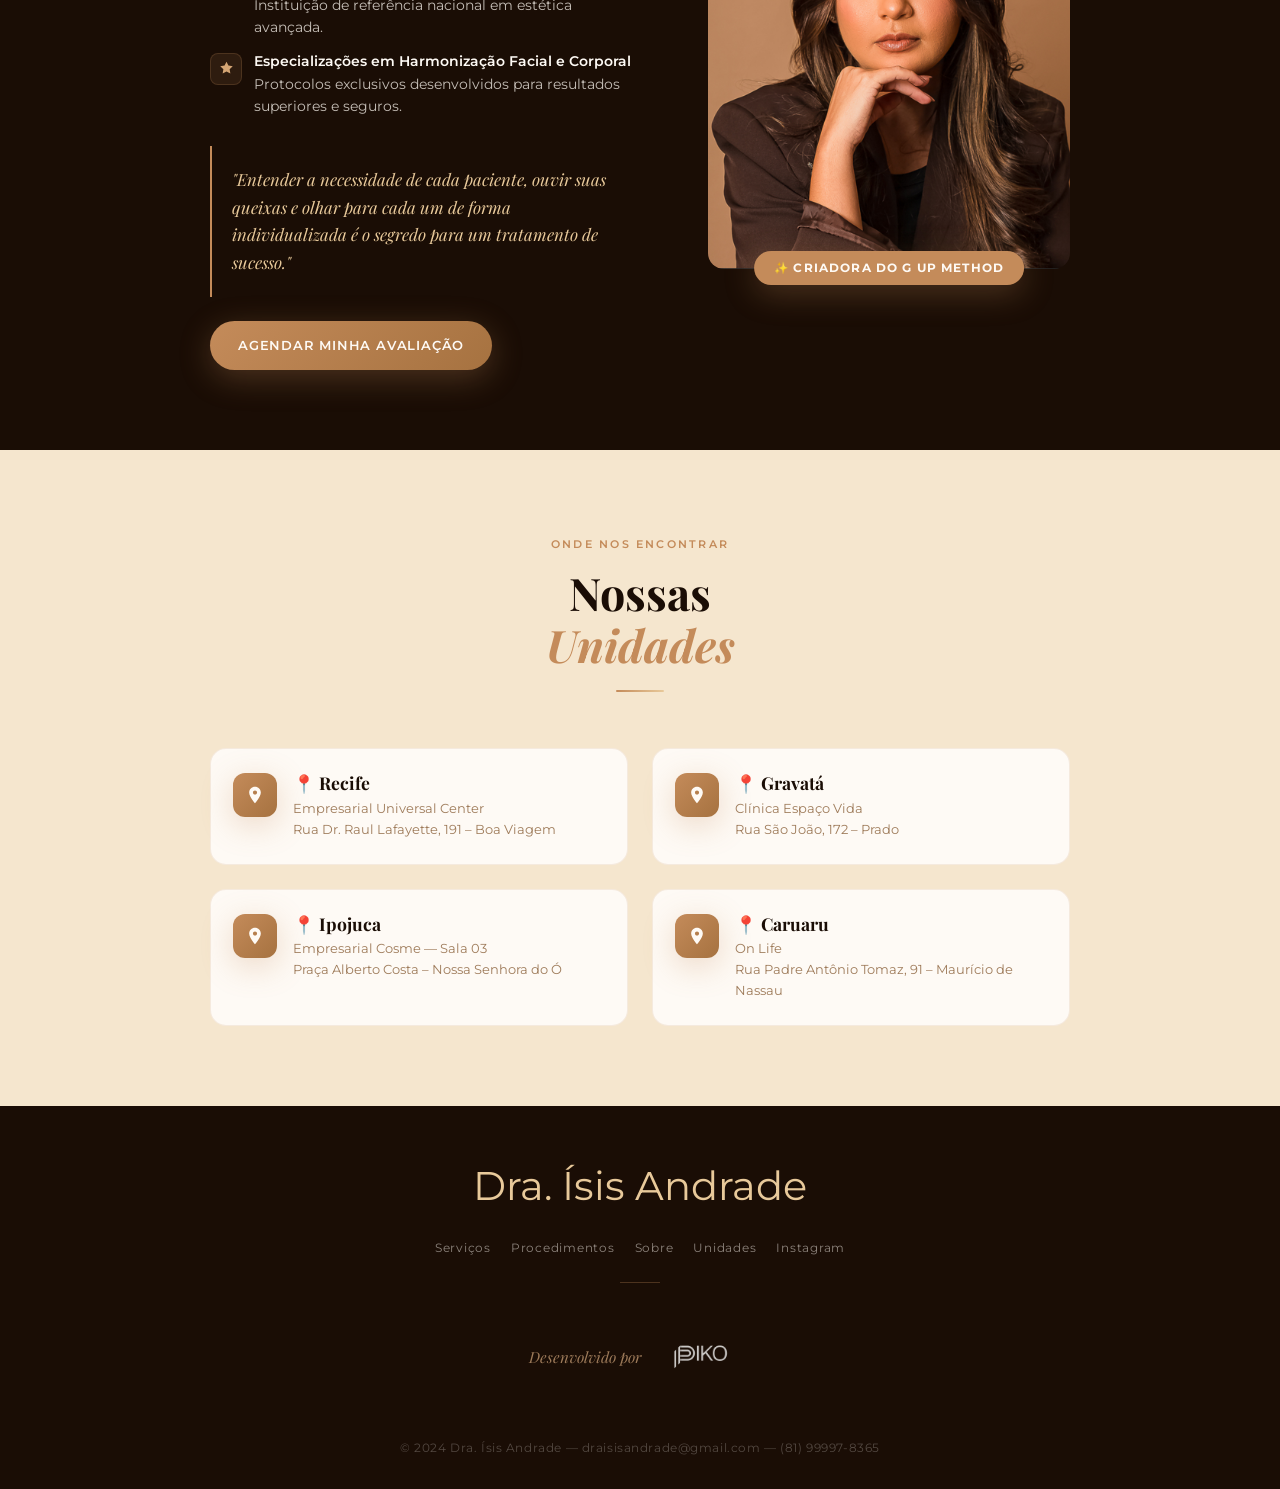
==== commit efec8cbc: "Rename product Bumbum Up Gold to G Up Method Co-Authored-By: Claude Sonnet 5.5 <noreply@anthropic.co" ====
--- a/index.html
+++ b/index.html
@@ -4,9 +4,9 @@
   <meta charset="UTF-8">
   <meta name="viewport" content="width=device-width, initial-scale=1.0">
   <title>Dra. Ísis Andrade | Expert em Rejuvenescimento Corporal & Facial — Recife</title>
-  <meta name="description" content="Dra. Ísis Andrade, biomédica esteta e criadora do Método Bumbum Gold UP. Especialista em harmonização corporal e facial em Recife, Gravatá, Ipojuca e Caruaru.">
+  <meta name="description" content="Dra. Ísis Andrade, biomédica esteta e criadora do G Up Method. Especialista em harmonização corporal e facial em Recife, Gravatá, Ipojuca e Caruaru.">
   <meta property="og:title" content="Dra. Ísis Andrade | Procedimentos Estéticos">
-  <meta property="og:description" content="Criadora do Método Bumbum Gold UP. Harmonização corporal e facial com protocolos exclusivos.">
+  <meta property="og:description" content="Criadora do G Up Method. Harmonização corporal e facial com protocolos exclusivos.">
   <meta property="og:type" content="website">
   <meta name="theme-color" content="#3D2010">
   <link rel="preconnect" href="https://fonts.googleapis.com">
@@ -30,6 +30,7 @@
 
   gtag('config', 'AW-11051005989');
 </script>
+  <script src="https://metrics.app.br/track.js" data-metrics="90c06334-b7a6-4c51-a132-1f77a3c645e3" data-metrics-auto></script>
 </head>
 <body>
 
@@ -64,7 +65,7 @@
       <div class="hero__tags animate-on-scroll animate-delay-2">
         <p class="hero__tag">Biomédica Esteta • Especialista em Harmonização</p>
         <p class="hero__tag">
-          <span class="highlight">✨ Criadora do Método Bumbum Gold UP</span>
+          <span class="highlight">✨ Criadora do G Up Method</span>
         </p>
         <p class="hero__tag">📍 Recife • Gravatá • Ipojuca • Caruaru</p>
       </div>
@@ -77,7 +78,7 @@
             <path d="M12 2.163c3.204 0 3.584.012 4.85.07 3.252.148 4.771 1.691 4.919 4.919.058 1.265.069 1.645.069 4.849 0 3.205-.012 3.584-.069 4.849-.149 3.225-1.664 4.771-4.919 4.919-1.266.058-1.644.07-4.85.07-3.204 0-3.584-.012-4.849-.07-3.26-.149-4.771-1.699-4.919-4.92-.058-1.265-.07-1.644-.07-4.849 0-3.204.013-3.583.07-4.849.149-3.227 1.664-4.771 4.919-4.919 1.266-.057 1.645-.069 4.849-.069zm0-2.163c-3.259 0-3.667.014-4.947.072-4.358.2-6.78 2.618-6.98 6.98-.059 1.281-.073 1.689-.073 4.948 0 3.259.014 3.668.072 4.948.2 4.358 2.618 6.78 6.98 6.98 1.281.058 1.689.072 4.948.072 3.259 0 3.668-.014 4.948-.072 4.354-.2 6.782-2.618 6.979-6.98.059-1.28.073-1.689.073-4.948 0-3.259-.014-3.667-.072-4.947-.196-4.354-2.617-6.78-6.979-6.98-1.281-.059-1.69-.073-4.949-.073zm0 5.838c-3.403 0-6.162 2.759-6.162 6.162s2.759 6.163 6.162 6.163 6.162-2.759 6.162-6.163c0-3.403-2.759-6.162-6.162-6.162zm0 10.162c-2.209 0-4-1.79-4-4 0-2.209 1.791-4 4-4s4 1.791 4 4c0 2.21-1.791 4-4 4zm6.406-11.845c-.796 0-1.441.645-1.441 1.44s.645 1.44 1.441 1.44c.795 0 1.439-.645 1.439-1.44s-.644-1.44-1.439-1.44z"/>
           </svg>
         </a>
-        <a href="https://wa.me/5581999978365" target="_blank" rel="noopener"
+        <a href="https://wa.me/5581999978365?text=Olá%20Dra.%20Ísis!%20Vim%20pelo%20seu%20site%20e%20gostaria%20de%20falar%20com%20você." target="_blank" rel="noopener"
            class="hero__social-link" aria-label="WhatsApp da Dra. Ísis Andrade" id="whatsapp-hero-link">
           <svg viewBox="0 0 24 24" xmlns="http://www.w3.org/2000/svg">
             <path d="M17.472 14.382c-.297-.149-1.758-.867-2.03-.967-.273-.099-.471-.148-.67.15-.197.297-.767.966-.94 1.164-.173.199-.347.223-.644.075-.297-.15-1.255-.463-2.39-1.475-.883-.788-1.48-1.761-1.653-2.059-.173-.297-.018-.458.13-.606.134-.133.298-.347.446-.52.149-.174.198-.298.298-.497.099-.198.05-.371-.025-.52-.075-.149-.669-1.612-.916-2.207-.242-.579-.487-.5-.669-.51-.173-.008-.371-.01-.57-.01-.198 0-.52.074-.792.372-.272.297-1.04 1.016-1.04 2.479 0 1.462 1.065 2.875 1.213 3.074.149.198 2.096 3.2 5.077 4.487.709.306 1.262.489 1.694.625.712.227 1.36.195 1.871.118.571-.085 1.758-.719 2.006-1.413.248-.694.248-1.289.173-1.413-.074-.124-.272-.198-.57-.347m-5.421 7.403h-.004a9.87 9.87 0 01-5.031-1.378l-.361-.214-3.741.982.998-3.648-.235-.374a9.86 9.86 0 01-1.51-5.26c.001-5.45 4.436-9.884 9.888-9.884 2.64 0 5.122 1.03 6.988 2.898a9.825 9.825 0 012.893 6.994c-.003 5.45-4.437 9.884-9.885 9.884m8.413-18.297A11.815 11.815 0 0012.05 0C5.495 0 .16 5.335.157 11.892c0 2.096.547 4.142 1.588 5.945L.057 24l6.305-1.654a11.882 11.882 0 005.683 1.448h.005c6.554 0 11.89-5.335 11.893-11.893a11.821 11.821 0 00-3.48-8.413z"/>
@@ -118,19 +119,19 @@
 
       <div class="services__grid">
 
-        <!-- Card 1: Bumbum Up Gold -->
+        <!-- Card 1: G Up Method -->
         <article class="service-card animate-on-scroll" id="card-bumbum">
-          <img src="assets/images/bumbum_up_gold_antes_depois.jpg" alt="Bumbum Up Gold Antes e Depois" class="service-card__image" style="object-position: center;">
+          <img src="assets/images/bumbum_up_gold_antes_depois.jpg" alt="G Up Method Antes e Depois" class="service-card__image" style="object-position: center;">
           <div class="service-card__body">
             <p class="service-card__label">Método Exclusivo</p>
             <h3 class="service-card__title">
-              Bumbum<br><em>Up Gold</em>
+              G Up<br><em>Method</em>
             </h3>
             <p class="service-card__desc">
               Glúteos mais redondos, firmes e salientes. O protocolo exclusivo da Dra. Ísis que remodela e dá volume onde você sempre quis.
             </p>
             <div class="service-card__actions">
-              <a href="https://wa.me/5581999978365?text=Olá%20Dra.%20Ísis!%20Tenho%20interesse%20no%20Bumbum%20Up%20Gold.%20Pode%20me%20contar%20mais?"
+              <a href="https://wa.me/5581999978365?text=Olá%20Dra.%20Ísis!%20Vim%20pelo%20seu%20site%20e%20tenho%20interesse%20no%20G%20Up%20Method.%20Pode%20me%20contar%20mais?"
                  target="_blank" rel="noopener"
                  class="btn btn--whatsapp service-card__btn"
                  id="whatsapp-bumbum-btn">
@@ -158,7 +159,7 @@
               Contornos definidos e harmônicos para todo o corpo sem cirurgia. Técnica exclusiva que realça o contorno natural com resultados visíveis e duradouros.
             </p>
             <div class="service-card__actions">
-              <a href="https://wa.me/5581999978365?text=Olá%20Dra.%20Ísis!%20Tenho%20interesse%20em%20saber%20mais%20sobre%20a%20Harmonização%20Peitoral."
+              <a href="https://wa.me/5581999978365?text=Olá%20Dra.%20Ísis!%20Vim%20pelo%20seu%20site%20e%20tenho%20interesse%20em%20saber%20mais%20sobre%20a%20Harmonização%20Peitoral."
                  target="_blank" rel="noopener"
                  class="btn btn--whatsapp service-card__btn"
                  id="whatsapp-peitoral-btn">
@@ -186,7 +187,7 @@
               Protocolos avançados e minimamente invasivos para eliminar gordura localizada resistente de forma eficaz. Ideal para definir contornos na papada, abdômen e flancos.
             </p>
             <div class="service-card__actions">
-              <a href="https://wa.me/5581999978365?text=Olá%20Dra.%20Ísis!%20Gostaria%20de%20saber%20mais%20sobre%20a%20Lipo%20Enzimática."
+              <a href="https://wa.me/5581999978365?text=Olá%20Dra.%20Ísis!%20Vim%20pelo%20seu%20site%20e%20gostaria%20de%20saber%20mais%20sobre%20a%20Lipo%20Enzimática."
                  target="_blank" rel="noopener"
                  class="btn btn--whatsapp service-card__btn"
                  id="whatsapp-lipo-enzimatica-btn">
@@ -214,7 +215,7 @@
               Tecnologias de ponta, como o ultrassom HIFU, para um autêntico lifting sem cortes. Promove firmeza e rejuvenescimento estimulando o colágeno desde as camadas mais profundas.
             </p>
             <div class="service-card__actions">
-              <a href="https://wa.me/5581999978365?text=Olá%20Dra.%20Ísis!%20Gostaria%20de%20saber%20mais%20sobre%20o%20lifting%20sem%20cortes%20com%20UltraMed."
+              <a href="https://wa.me/5581999978365?text=Olá%20Dra.%20Ísis!%20Vim%20pelo%20seu%20site%20e%20gostaria%20de%20saber%20mais%20sobre%20o%20lifting%20sem%20cortes%20com%20UltraMed."
                  target="_blank" rel="noopener"
                  class="btn btn--whatsapp service-card__btn"
                  id="whatsapp-ultramed-btn">
@@ -242,7 +243,7 @@
               Preenchimentos, toxina botulínica e fios de sustentação para realçar a sua beleza natural, devolvendo contornos perfeitos ao seu rosto.
             </p>
             <div class="service-card__actions">
-              <a href="https://wa.me/5581999978365?text=Olá%20Dra.%20Ísis!%20Gostaria%20de%20saber%20mais%20sobre%20a%20Harmonização%20Facial."
+              <a href="https://wa.me/5581999978365?text=Olá%20Dra.%20Ísis!%20Vim%20pelo%20seu%20site%20e%20gostaria%20de%20saber%20mais%20sobre%20a%20Harmonização%20Facial."
                  target="_blank" rel="noopener"
                  class="btn btn--whatsapp service-card__btn"
                  id="whatsapp-harmonizacao-facial-btn">
@@ -277,7 +278,7 @@
         </p>
       </div>
       <div class="service-card__actions" style="text-align: center; margin-top: 30px; display: flex; justify-content: center;">
-        <a href="https://wa.me/5581999978365?text=Olá%20Dra.%20Ísis!%20Tenho%20interesse%20nas%20palestras%20e%20mentorias%20VIP."
+        <a href="https://wa.me/5581999978365?text=Olá%20Dra.%20Ísis!%20Vim%20pelo%20seu%20site%20e%20tenho%20interesse%20nas%20palestras%20e%20mentorias%20VIP."
            target="_blank" rel="noopener" class="btn btn--primary" id="btn-mentoria">
            Quero me aprimorar
         </a>
@@ -345,7 +346,7 @@
         <div class="depoimentos-carousel" id="feedbackCarousel" style="display: flex; overflow-x: auto; scroll-snap-type: x mandatory; gap: 20px; padding-bottom: 20px; padding-top: 10px; scroll-behavior: smooth; -webkit-overflow-scrolling: touch; scrollbar-width: none;">
           
           <div class="feedback-card" style="flex: 0 0 85%; max-width: 350px; scroll-snap-align: center; background: white; padding: 30px; border-radius: var(--radius-md); box-shadow: var(--shadow-soft); display: flex; flex-direction: column; justify-content: space-between;">
-            <p style="font-style: italic; color: var(--text-mid); font-size: 0.95rem; line-height: 1.6;">"Fiz o Bumbum Gold UP com a Dra. Ísis e estou maravilhada! O resultado ficou extremamente natural e o formato perfeito. A equipe é super atenciosa do começo ao fim."</p>
+            <p style="font-style: italic; color: var(--text-mid); font-size: 0.95rem; line-height: 1.6;">"Fiz o G Up Method com a Dra. Ísis e estou maravilhada! O resultado ficou extremamente natural e o formato perfeito. A equipe é super atenciosa do começo ao fim."</p>
             <div style="margin-top: 20px; display: flex; align-items: center; gap: 10px;">
               <div style="width: 40px; height: 40px; border-radius: 50%; background: var(--copper-light); display: flex; align-items: center; justify-content: center; color: white; font-weight: bold; font-family: var(--font-serif);">C</div>
               <div>
@@ -540,7 +541,7 @@
           </li>
           <li class="procedures__item">
             <span class="procedures__item-dot"></span>
-            <span class="procedures__item-text">Protocolo Bumbum GOLD UP</span>
+            <span class="procedures__item-text">Protocolo G Up Method</span>
           </li>
           <li class="procedures__item">
             <span class="procedures__item-dot"></span>
@@ -555,7 +556,7 @@
 
       <div class="procedures__cta animate-on-scroll">
         <p>Não encontrou o que procura? Entre em contato e descubra o tratamento ideal para você.</p>
-        <a href="https://wa.me/5581999978365?text=Olá%20Dra.%20Ísis!%20Gostaria%20de%20saber%20mais%20sobre%20os%20tratamentos%20disponíveis."
+        <a href="https://wa.me/5581999978365?text=Olá%20Dra.%20Ísis!%20Vim%20pelo%20seu%20site%20e%20gostaria%20de%20saber%20mais%20sobre%20os%20tratamentos%20disponíveis."
            target="_blank" rel="noopener"
            class="btn btn--primary"
            id="procedures-cta-btn">
@@ -575,7 +576,7 @@
                alt="Dra. Ísis Andrade — Biomédica Esteta"
                class="about__photo"
                id="about-photo">
-          <div class="about__photo-badge">✨ Criadora do Método Bumbum Gold UP</div>
+          <div class="about__photo-badge">✨ Criadora do G Up Method</div>
         </div>
 
         <div class="about__text animate-on-scroll animate-delay-1">
@@ -619,7 +620,7 @@
             "Entender a necessidade de cada paciente, ouvir suas queixas e olhar para cada um de forma individualizada é o segredo para um tratamento de sucesso."
           </blockquote>
 
-          <a href="https://wa.me/5581999978365?text=Olá%20Dra.%20Ísis!%20Quero%20agendar%20minha%20avaliação."
+          <a href="https://wa.me/5581999978365?text=Olá%20Dra.%20Ísis!%20Vim%20pelo%20seu%20site%20e%20quero%20agendar%20minha%20avaliação."
              target="_blank" rel="noopener"
              class="btn btn--primary"
              id="about-cta-btn">
